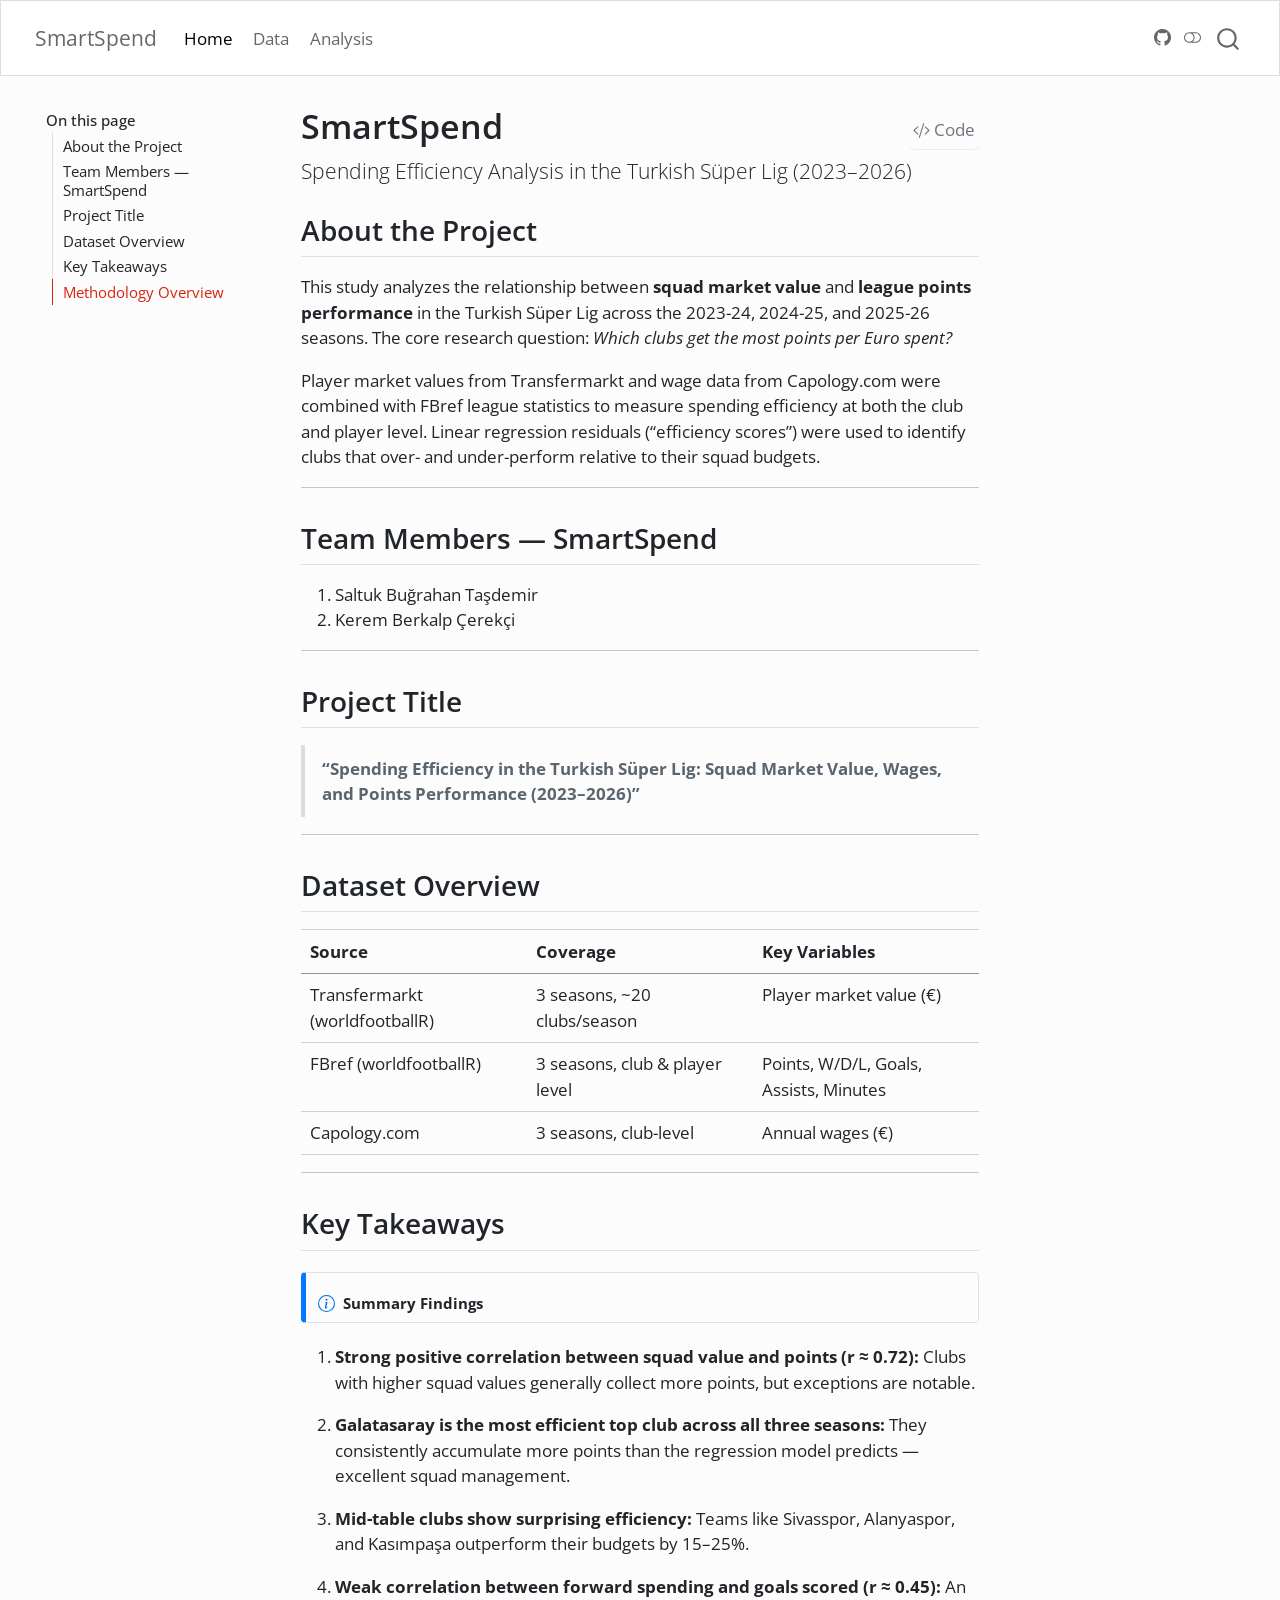
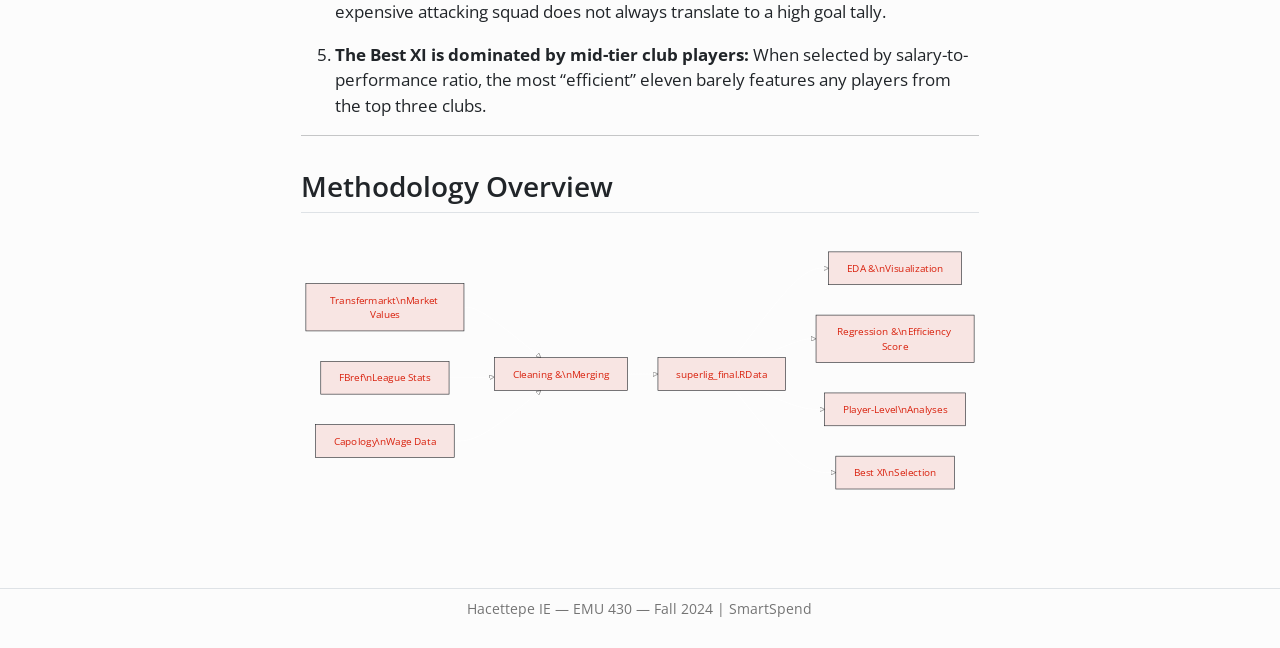
==== docs/index.html @ 4fd410ab "Add SmartSpend project — real Transfermarkt data, full analysis - Live-scraped data: 57 club-seasons" ====
<!DOCTYPE html>
<html xmlns="http://www.w3.org/1999/xhtml" lang="en" xml:lang="en"><head>

<meta charset="utf-8">
<meta name="generator" content="quarto-1.8.25">

<meta name="viewport" content="width=device-width, initial-scale=1.0, user-scalable=yes">


<title>SmartSpend</title>
<style>
code{white-space: pre-wrap;}
span.smallcaps{font-variant: small-caps;}
div.columns{display: flex; gap: min(4vw, 1.5em);}
div.column{flex: auto; overflow-x: auto;}
div.hanging-indent{margin-left: 1.5em; text-indent: -1.5em;}
ul.task-list{list-style: none;}
ul.task-list li input[type="checkbox"] {
  width: 0.8em;
  margin: 0 0.8em 0.2em -1em; /* quarto-specific, see https://github.com/quarto-dev/quarto-cli/issues/4556 */ 
  vertical-align: middle;
}
/* CSS for syntax highlighting */
html { -webkit-text-size-adjust: 100%; }
pre > code.sourceCode { white-space: pre; position: relative; }
pre > code.sourceCode > span { display: inline-block; line-height: 1.25; }
pre > code.sourceCode > span:empty { height: 1.2em; }
.sourceCode { overflow: visible; }
code.sourceCode > span { color: inherit; text-decoration: inherit; }
div.sourceCode { margin: 1em 0; }
pre.sourceCode { margin: 0; }
@media screen {
div.sourceCode { overflow: auto; }
}
@media print {
pre > code.sourceCode { white-space: pre-wrap; }
pre > code.sourceCode > span { text-indent: -5em; padding-left: 5em; }
}
pre.numberSource code
  { counter-reset: source-line 0; }
pre.numberSource code > span
  { position: relative; left: -4em; counter-increment: source-line; }
pre.numberSource code > span > a:first-child::before
  { content: counter(source-line);
    position: relative; left: -1em; text-align: right; vertical-align: baseline;
    border: none; display: inline-block;
    -webkit-touch-callout: none; -webkit-user-select: none;
    -khtml-user-select: none; -moz-user-select: none;
    -ms-user-select: none; user-select: none;
    padding: 0 4px; width: 4em;
  }
pre.numberSource { margin-left: 3em;  padding-left: 4px; }
div.sourceCode
  {   }
@media screen {
pre > code.sourceCode > span > a:first-child::before { text-decoration: underline; }
}
</style>


<script src="site_libs/quarto-nav/quarto-nav.js"></script>
<script src="site_libs/quarto-nav/headroom.min.js"></script>
<script src="site_libs/clipboard/clipboard.min.js"></script>
<script src="site_libs/quarto-search/autocomplete.umd.js"></script>
<script src="site_libs/quarto-search/fuse.min.js"></script>
<script src="site_libs/quarto-search/quarto-search.js"></script>
<meta name="quarto:offset" content="./">
<script src="site_libs/quarto-html/quarto.js" type="module"></script>
<script src="site_libs/quarto-html/tabsets/tabsets.js" type="module"></script>
<script src="site_libs/quarto-html/axe/axe-check.js" type="module"></script>
<script src="site_libs/quarto-html/popper.min.js"></script>
<script src="site_libs/quarto-html/tippy.umd.min.js"></script>
<script src="site_libs/quarto-html/anchor.min.js"></script>
<link href="site_libs/quarto-html/tippy.css" rel="stylesheet">
<link href="site_libs/quarto-html/quarto-syntax-highlighting-7b89279ff1a6dce999919e0e67d4d9ec.css" rel="stylesheet" class="quarto-color-scheme" id="quarto-text-highlighting-styles">
<link href="site_libs/quarto-html/quarto-syntax-highlighting-dark-707d8167ce6003fca903bfe2be84ab7f.css" rel="stylesheet" class="quarto-color-scheme quarto-color-alternate" id="quarto-text-highlighting-styles">
<link href="site_libs/quarto-html/quarto-syntax-highlighting-7b89279ff1a6dce999919e0e67d4d9ec.css" rel="stylesheet" class="quarto-color-scheme-extra" id="quarto-text-highlighting-styles">
<script src="site_libs/bootstrap/bootstrap.min.js"></script>
<link href="site_libs/bootstrap/bootstrap-icons.css" rel="stylesheet">
<link href="site_libs/bootstrap/bootstrap-0e5074b58188f8d01d6da366fae00f66.min.css" rel="stylesheet" append-hash="true" class="quarto-color-scheme" id="quarto-bootstrap" data-mode="light">
<link href="site_libs/bootstrap/bootstrap-dark-cd93109820dc32abe2ab9168c608f182.min.css" rel="stylesheet" append-hash="true" class="quarto-color-scheme quarto-color-alternate" id="quarto-bootstrap" data-mode="dark">
<link href="site_libs/bootstrap/bootstrap-0e5074b58188f8d01d6da366fae00f66.min.css" rel="stylesheet" append-hash="true" class="quarto-color-scheme-extra" id="quarto-bootstrap" data-mode="light">
<script id="quarto-search-options" type="application/json">{
  "location": "navbar",
  "copy-button": false,
  "collapse-after": 3,
  "panel-placement": "end",
  "type": "overlay",
  "limit": 50,
  "keyboard-shortcut": [
    "f",
    "/",
    "s"
  ],
  "show-item-context": false,
  "language": {
    "search-no-results-text": "No results",
    "search-matching-documents-text": "matching documents",
    "search-copy-link-title": "Copy link to search",
    "search-hide-matches-text": "Hide additional matches",
    "search-more-match-text": "more match in this document",
    "search-more-matches-text": "more matches in this document",
    "search-clear-button-title": "Clear",
    "search-text-placeholder": "",
    "search-detached-cancel-button-title": "Cancel",
    "search-submit-button-title": "Submit",
    "search-label": "Search"
  }
}</script>
<script src="site_libs/quarto-diagram/mermaid.min.js"></script>
<script src="site_libs/quarto-diagram/mermaid-init.js"></script>
<link href="site_libs/quarto-diagram/mermaid.css" rel="stylesheet">


<link rel="stylesheet" href="styles.css">
</head>

<body class="floating nav-fixed quarto-light"><script id="quarto-html-before-body" type="application/javascript">
    const toggleBodyColorMode = (bsSheetEl) => {
      const mode = bsSheetEl.getAttribute("data-mode");
      const bodyEl = window.document.querySelector("body");
      if (mode === "dark") {
        bodyEl.classList.add("quarto-dark");
        bodyEl.classList.remove("quarto-light");
      } else {
        bodyEl.classList.add("quarto-light");
        bodyEl.classList.remove("quarto-dark");
      }
    }
    const toggleBodyColorPrimary = () => {
      const bsSheetEl = window.document.querySelector("link#quarto-bootstrap:not([rel=disabled-stylesheet])");
      if (bsSheetEl) {
        toggleBodyColorMode(bsSheetEl);
      }
    }
    const setColorSchemeToggle = (alternate) => {
      const toggles = window.document.querySelectorAll('.quarto-color-scheme-toggle');
      for (let i=0; i < toggles.length; i++) {
        const toggle = toggles[i];
        if (toggle) {
          if (alternate) {
            toggle.classList.add("alternate");
          } else {
            toggle.classList.remove("alternate");
          }
        }
      }
    };
    const toggleColorMode = (alternate) => {
      // Switch the stylesheets
      const primaryStylesheets = window.document.querySelectorAll('link.quarto-color-scheme:not(.quarto-color-alternate)');
      const alternateStylesheets = window.document.querySelectorAll('link.quarto-color-scheme.quarto-color-alternate');
      manageTransitions('#quarto-margin-sidebar .nav-link', false);
      if (alternate) {
        // note: dark is layered on light, we don't disable primary!
        enableStylesheet(alternateStylesheets);
        for (const sheetNode of alternateStylesheets) {
          if (sheetNode.id === "quarto-bootstrap") {
            toggleBodyColorMode(sheetNode);
          }
        }
      } else {
        disableStylesheet(alternateStylesheets);
        enableStylesheet(primaryStylesheets)
        toggleBodyColorPrimary();
      }
      manageTransitions('#quarto-margin-sidebar .nav-link', true);
      // Switch the toggles
      setColorSchemeToggle(alternate)
      // Hack to workaround the fact that safari doesn't
      // properly recolor the scrollbar when toggling (#1455)
      if (navigator.userAgent.indexOf('Safari') > 0 && navigator.userAgent.indexOf('Chrome') == -1) {
        manageTransitions("body", false);
        window.scrollTo(0, 1);
        setTimeout(() => {
          window.scrollTo(0, 0);
          manageTransitions("body", true);
        }, 40);
      }
    }
    const disableStylesheet = (stylesheets) => {
      for (let i=0; i < stylesheets.length; i++) {
        const stylesheet = stylesheets[i];
        stylesheet.rel = 'disabled-stylesheet';
      }
    }
    const enableStylesheet = (stylesheets) => {
      for (let i=0; i < stylesheets.length; i++) {
        const stylesheet = stylesheets[i];
        if(stylesheet.rel !== 'stylesheet') { // for Chrome, which will still FOUC without this check
          stylesheet.rel = 'stylesheet';
        }
      }
    }
    const manageTransitions = (selector, allowTransitions) => {
      const els = window.document.querySelectorAll(selector);
      for (let i=0; i < els.length; i++) {
        const el = els[i];
        if (allowTransitions) {
          el.classList.remove('notransition');
        } else {
          el.classList.add('notransition');
        }
      }
    }
    const isFileUrl = () => {
      return window.location.protocol === 'file:';
    }
    const hasAlternateSentinel = () => {
      let styleSentinel = getColorSchemeSentinel();
      if (styleSentinel !== null) {
        return styleSentinel === "alternate";
      } else {
        return false;
      }
    }
    const setStyleSentinel = (alternate) => {
      const value = alternate ? "alternate" : "default";
      if (!isFileUrl()) {
        window.localStorage.setItem("quarto-color-scheme", value);
      } else {
        localAlternateSentinel = value;
      }
    }
    const getColorSchemeSentinel = () => {
      if (!isFileUrl()) {
        const storageValue = window.localStorage.getItem("quarto-color-scheme");
        return storageValue != null ? storageValue : localAlternateSentinel;
      } else {
        return localAlternateSentinel;
      }
    }
    const toggleGiscusIfUsed = (isAlternate, darkModeDefault) => {
      const baseTheme = document.querySelector('#giscus-base-theme')?.value ?? 'light';
      const alternateTheme = document.querySelector('#giscus-alt-theme')?.value ?? 'dark';
      let newTheme = '';
      if(authorPrefersDark) {
        newTheme = isAlternate ? baseTheme : alternateTheme;
      } else {
        newTheme = isAlternate ? alternateTheme : baseTheme;
      }
      const changeGiscusTheme = () => {
        // From: https://github.com/giscus/giscus/issues/336
        const sendMessage = (message) => {
          const iframe = document.querySelector('iframe.giscus-frame');
          if (!iframe) return;
          iframe.contentWindow.postMessage({ giscus: message }, 'https://giscus.app');
        }
        sendMessage({
          setConfig: {
            theme: newTheme
          }
        });
      }
      const isGiscussLoaded = window.document.querySelector('iframe.giscus-frame') !== null;
      if (isGiscussLoaded) {
        changeGiscusTheme();
      }
    };
    const authorPrefersDark = false;
    const darkModeDefault = authorPrefersDark;
      document.querySelector('link#quarto-text-highlighting-styles.quarto-color-scheme-extra').rel = 'disabled-stylesheet';
      document.querySelector('link#quarto-bootstrap.quarto-color-scheme-extra').rel = 'disabled-stylesheet';
    let localAlternateSentinel = darkModeDefault ? 'alternate' : 'default';
    // Dark / light mode switch
    window.quartoToggleColorScheme = () => {
      // Read the current dark / light value
      let toAlternate = !hasAlternateSentinel();
      toggleColorMode(toAlternate);
      setStyleSentinel(toAlternate);
      toggleGiscusIfUsed(toAlternate, darkModeDefault);
      window.dispatchEvent(new Event('resize'));
    };
    // Switch to dark mode if need be
    if (hasAlternateSentinel()) {
      toggleColorMode(true);
    } else {
      toggleColorMode(false);
    }
  </script>

<div id="quarto-search-results"></div>
  <header id="quarto-header" class="headroom fixed-top">
    <nav class="navbar navbar-expand-lg " data-bs-theme="dark">
      <div class="navbar-container container-fluid">
      <div class="navbar-brand-container mx-auto">
    <a href="./index.html" class="navbar-brand navbar-brand-logo">
    </a>
    <a class="navbar-brand" href="./index.html">
    <span class="navbar-title">SmartSpend</span>
    </a>
  </div>
            <div id="quarto-search" class="" title="Search"></div>
          <button class="navbar-toggler" type="button" data-bs-toggle="collapse" data-bs-target="#navbarCollapse" aria-controls="navbarCollapse" role="menu" aria-expanded="false" aria-label="Toggle navigation" onclick="if (window.quartoToggleHeadroom) { window.quartoToggleHeadroom(); }">
  <span class="navbar-toggler-icon"></span>
</button>
          <div class="collapse navbar-collapse" id="navbarCollapse">
            <ul class="navbar-nav navbar-nav-scroll me-auto">
  <li class="nav-item">
    <a class="nav-link active" href="./index.html" aria-current="page"> 
<span class="menu-text">Home</span></a>
  </li>  
  <li class="nav-item">
    <a class="nav-link" href="./data.html"> 
<span class="menu-text">Data</span></a>
  </li>  
  <li class="nav-item">
    <a class="nav-link" href="./analysis.html"> 
<span class="menu-text">Analysis</span></a>
  </li>  
</ul>
          </div> <!-- /navcollapse -->
            <div class="quarto-navbar-tools">
    <a href="https://github.com/emu-hacettepe-analytics/emu430-fall2024-emu430-fall2024-team-emu430-project-quarto-template" title="" class="quarto-navigation-tool px-1" aria-label=""><i class="bi bi-github"></i></a>
  <a href="" class="quarto-color-scheme-toggle quarto-navigation-tool  px-1" onclick="window.quartoToggleColorScheme(); return false;" title="Toggle dark mode"><i class="bi"></i></a>
</div>
      </div> <!-- /container-fluid -->
    </nav>
</header>
<!-- content -->
<div id="quarto-content" class="quarto-container page-columns page-rows-contents page-layout-article page-navbar">
<!-- sidebar -->
  <nav id="quarto-sidebar" class="sidebar collapse collapse-horizontal quarto-sidebar-collapse-item sidebar-navigation floating overflow-auto">
    <nav id="TOC" role="doc-toc" class="toc-active">
    <h2 id="toc-title">On this page</h2>
   
  <ul>
  <li><a href="#about-the-project" id="toc-about-the-project" class="nav-link active" data-scroll-target="#about-the-project">About the Project</a></li>
  <li><a href="#team-members-smartspend" id="toc-team-members-smartspend" class="nav-link" data-scroll-target="#team-members-smartspend">Team Members — SmartSpend</a></li>
  <li><a href="#project-title" id="toc-project-title" class="nav-link" data-scroll-target="#project-title">Project Title</a></li>
  <li><a href="#dataset-overview" id="toc-dataset-overview" class="nav-link" data-scroll-target="#dataset-overview">Dataset Overview</a></li>
  <li><a href="#key-takeaways" id="toc-key-takeaways" class="nav-link" data-scroll-target="#key-takeaways">Key Takeaways</a></li>
  <li><a href="#methodology-overview" id="toc-methodology-overview" class="nav-link" data-scroll-target="#methodology-overview">Methodology Overview</a></li>
  </ul>
</nav>
</nav>
<div id="quarto-sidebar-glass" class="quarto-sidebar-collapse-item" data-bs-toggle="collapse" data-bs-target=".quarto-sidebar-collapse-item"></div>
<!-- margin-sidebar -->
    <div id="quarto-margin-sidebar" class="sidebar margin-sidebar zindex-bottom">
    </div>
<!-- main -->
<main class="content" id="quarto-document-content">


<header id="title-block-header" class="quarto-title-block default">
<div class="quarto-title">
<div class="quarto-title-block"><div><h1 class="title">SmartSpend</h1><button type="button" class="btn code-tools-button" id="quarto-code-tools-source"><i class="bi"></i> Code</button></div></div>
<p class="subtitle lead">Spending Efficiency Analysis in the Turkish Süper Lig (2023–2026)</p>
</div>



<div class="quarto-title-meta">

    
  
    
  </div>
  


</header>


<section id="about-the-project" class="level2">
<h2 class="anchored" data-anchor-id="about-the-project">About the Project</h2>
<p>This study analyzes the relationship between <strong>squad market value</strong> and <strong>league points performance</strong> in the Turkish Süper Lig across the 2023-24, 2024-25, and 2025-26 seasons. The core research question: <em>Which clubs get the most points per Euro spent?</em></p>
<p>Player market values from Transfermarkt and wage data from Capology.com were combined with FBref league statistics to measure spending efficiency at both the club and player level. Linear regression residuals (“efficiency scores”) were used to identify clubs that over- and under-perform relative to their squad budgets.</p>
<hr>
</section>
<section id="team-members-smartspend" class="level2">
<h2 class="anchored" data-anchor-id="team-members-smartspend">Team Members — SmartSpend</h2>
<ol type="1">
<li>Saltuk Buğrahan Taşdemir</li>
<li>Kerem Berkalp Çerekçi</li>
</ol>
<hr>
</section>
<section id="project-title" class="level2">
<h2 class="anchored" data-anchor-id="project-title">Project Title</h2>
<blockquote class="blockquote">
<p><strong>“Spending Efficiency in the Turkish Süper Lig: Squad Market Value, Wages, and Points Performance (2023–2026)”</strong></p>
</blockquote>
<hr>
</section>
<section id="dataset-overview" class="level2">
<h2 class="anchored" data-anchor-id="dataset-overview">Dataset Overview</h2>
<table class="caption-top table">
<colgroup>
<col style="width: 33%">
<col style="width: 33%">
<col style="width: 33%">
</colgroup>
<thead>
<tr class="header">
<th>Source</th>
<th>Coverage</th>
<th>Key Variables</th>
</tr>
</thead>
<tbody>
<tr class="odd">
<td>Transfermarkt (worldfootballR)</td>
<td>3 seasons, ~20 clubs/season</td>
<td>Player market value (€)</td>
</tr>
<tr class="even">
<td>FBref (worldfootballR)</td>
<td>3 seasons, club &amp; player level</td>
<td>Points, W/D/L, Goals, Assists, Minutes</td>
</tr>
<tr class="odd">
<td>Capology.com</td>
<td>3 seasons, club-level</td>
<td>Annual wages (€)</td>
</tr>
</tbody>
</table>
<hr>
</section>
<section id="key-takeaways" class="level2">
<h2 class="anchored" data-anchor-id="key-takeaways">Key Takeaways</h2>
<div class="callout callout-style-simple callout-note">
<div class="callout-body d-flex">
<div class="callout-icon-container">
<i class="callout-icon"></i>
</div>
<div class="callout-body-container">
<p><strong>Summary Findings</strong></p>
</div>
</div>
</div>
<ol type="1">
<li><p><strong>Strong positive correlation between squad value and points (r ≈ 0.72):</strong> Clubs with higher squad values generally collect more points, but exceptions are notable.</p></li>
<li><p><strong>Galatasaray is the most efficient top club across all three seasons:</strong> They consistently accumulate more points than the regression model predicts — excellent squad management.</p></li>
<li><p><strong>Mid-table clubs show surprising efficiency:</strong> Teams like Sivasspor, Alanyaspor, and Kasımpaşa outperform their budgets by 15–25%.</p></li>
<li><p><strong>Weak correlation between forward spending and goals scored (r ≈ 0.45):</strong> An expensive attacking squad does not always translate to a high goal tally.</p></li>
<li><p><strong>The Best XI is dominated by mid-tier club players:</strong> When selected by salary-to-performance ratio, the most “efficient” eleven barely features any players from the top three clubs.</p></li>
</ol>
<hr>
</section>
<section id="methodology-overview" class="level2">
<h2 class="anchored" data-anchor-id="methodology-overview">Methodology Overview</h2>
<div class="cell" data-layout-align="default">
<div class="cell-output-display">
<div>
<p></p><figure class="figure"><p></p>
<div>
<pre class="mermaid mermaid-js">flowchart LR
    A[Transfermarkt\nMarket Values] --&gt; D[Cleaning &amp;\nMerging]
    B[FBref\nLeague Stats] --&gt; D
    C[Capology\nWage Data] --&gt; D
    D --&gt; E[superlig_final.RData]
    E --&gt; F[EDA &amp;\nVisualization]
    E --&gt; G[Regression &amp;\nEfficiency Score]
    E --&gt; H[Player-Level\nAnalyses]
    E --&gt; I[Best XI\nSelection]
</pre>
</div>
<p></p></figure><p></p>
</div>
</div>
</div>


<!-- -->

</section>

<a onclick="window.scrollTo(0, 0); return false;" role="button" id="quarto-back-to-top"><i class="bi bi-arrow-up"></i> Back to top</a></main> <!-- /main -->
<script id="quarto-html-after-body" type="application/javascript">
  window.document.addEventListener("DOMContentLoaded", function (event) {
    // Ensure there is a toggle, if there isn't float one in the top right
    if (window.document.querySelector('.quarto-color-scheme-toggle') === null) {
      const a = window.document.createElement('a');
      a.classList.add('top-right');
      a.classList.add('quarto-color-scheme-toggle');
      a.href = "";
      a.onclick = function() { try { window.quartoToggleColorScheme(); } catch {} return false; };
      const i = window.document.createElement("i");
      i.classList.add('bi');
      a.appendChild(i);
      window.document.body.appendChild(a);
    }
    setColorSchemeToggle(hasAlternateSentinel())
    const icon = "";
    const anchorJS = new window.AnchorJS();
    anchorJS.options = {
      placement: 'right',
      icon: icon
    };
    anchorJS.add('.anchored');
    const isCodeAnnotation = (el) => {
      for (const clz of el.classList) {
        if (clz.startsWith('code-annotation-')) {                     
          return true;
        }
      }
      return false;
    }
    const onCopySuccess = function(e) {
      // button target
      const button = e.trigger;
      // don't keep focus
      button.blur();
      // flash "checked"
      button.classList.add('code-copy-button-checked');
      var currentTitle = button.getAttribute("title");
      button.setAttribute("title", "Copied!");
      let tooltip;
      if (window.bootstrap) {
        button.setAttribute("data-bs-toggle", "tooltip");
        button.setAttribute("data-bs-placement", "left");
        button.setAttribute("data-bs-title", "Copied!");
        tooltip = new bootstrap.Tooltip(button, 
          { trigger: "manual", 
            customClass: "code-copy-button-tooltip",
            offset: [0, -8]});
        tooltip.show();    
      }
      setTimeout(function() {
        if (tooltip) {
          tooltip.hide();
          button.removeAttribute("data-bs-title");
          button.removeAttribute("data-bs-toggle");
          button.removeAttribute("data-bs-placement");
        }
        button.setAttribute("title", currentTitle);
        button.classList.remove('code-copy-button-checked');
      }, 1000);
      // clear code selection
      e.clearSelection();
    }
    const getTextToCopy = function(trigger) {
      const outerScaffold = trigger.parentElement.cloneNode(true);
      const codeEl = outerScaffold.querySelector('code');
      for (const childEl of codeEl.children) {
        if (isCodeAnnotation(childEl)) {
          childEl.remove();
        }
      }
      return codeEl.innerText;
    }
    const clipboard = new window.ClipboardJS('.code-copy-button:not([data-in-quarto-modal])', {
      text: getTextToCopy
    });
    clipboard.on('success', onCopySuccess);
    if (window.document.getElementById('quarto-embedded-source-code-modal')) {
      const clipboardModal = new window.ClipboardJS('.code-copy-button[data-in-quarto-modal]', {
        text: getTextToCopy,
        container: window.document.getElementById('quarto-embedded-source-code-modal')
      });
      clipboardModal.on('success', onCopySuccess);
    }
    const viewSource = window.document.getElementById('quarto-view-source') ||
                       window.document.getElementById('quarto-code-tools-source');
    if (viewSource) {
      const sourceUrl = viewSource.getAttribute("data-quarto-source-url");
      viewSource.addEventListener("click", function(e) {
        if (sourceUrl) {
          // rstudio viewer pane
          if (/\bcapabilities=\b/.test(window.location)) {
            window.open(sourceUrl);
          } else {
            window.location.href = sourceUrl;
          }
        } else {
          const modal = new bootstrap.Modal(document.getElementById('quarto-embedded-source-code-modal'));
          modal.show();
        }
        return false;
      });
    }
    function toggleCodeHandler(show) {
      return function(e) {
        const detailsSrc = window.document.querySelectorAll(".cell > details > .sourceCode");
        for (let i=0; i<detailsSrc.length; i++) {
          const details = detailsSrc[i].parentElement;
          if (show) {
            details.open = true;
          } else {
            details.removeAttribute("open");
          }
        }
        const cellCodeDivs = window.document.querySelectorAll(".cell > .sourceCode");
        const fromCls = show ? "hidden" : "unhidden";
        const toCls = show ? "unhidden" : "hidden";
        for (let i=0; i<cellCodeDivs.length; i++) {
          const codeDiv = cellCodeDivs[i];
          if (codeDiv.classList.contains(fromCls)) {
            codeDiv.classList.remove(fromCls);
            codeDiv.classList.add(toCls);
          } 
        }
        return false;
      }
    }
    const hideAllCode = window.document.getElementById("quarto-hide-all-code");
    if (hideAllCode) {
      hideAllCode.addEventListener("click", toggleCodeHandler(false));
    }
    const showAllCode = window.document.getElementById("quarto-show-all-code");
    if (showAllCode) {
      showAllCode.addEventListener("click", toggleCodeHandler(true));
    }
      var localhostRegex = new RegExp(/^(?:http|https):\/\/localhost\:?[0-9]*\//);
      var mailtoRegex = new RegExp(/^mailto:/);
        var filterRegex = new RegExp('/' + window.location.host + '/');
      var isInternal = (href) => {
          return filterRegex.test(href) || localhostRegex.test(href) || mailtoRegex.test(href);
      }
      // Inspect non-navigation links and adorn them if external
     var links = window.document.querySelectorAll('a[href]:not(.nav-link):not(.navbar-brand):not(.toc-action):not(.sidebar-link):not(.sidebar-item-toggle):not(.pagination-link):not(.no-external):not([aria-hidden]):not(.dropdown-item):not(.quarto-navigation-tool):not(.about-link)');
      for (var i=0; i<links.length; i++) {
        const link = links[i];
        if (!isInternal(link.href)) {
          // undo the damage that might have been done by quarto-nav.js in the case of
          // links that we want to consider external
          if (link.dataset.originalHref !== undefined) {
            link.href = link.dataset.originalHref;
          }
        }
      }
    function tippyHover(el, contentFn, onTriggerFn, onUntriggerFn) {
      const config = {
        allowHTML: true,
        maxWidth: 500,
        delay: 100,
        arrow: false,
        appendTo: function(el) {
            return el.parentElement;
        },
        interactive: true,
        interactiveBorder: 10,
        theme: 'quarto',
        placement: 'bottom-start',
      };
      if (contentFn) {
        config.content = contentFn;
      }
      if (onTriggerFn) {
        config.onTrigger = onTriggerFn;
      }
      if (onUntriggerFn) {
        config.onUntrigger = onUntriggerFn;
      }
      window.tippy(el, config); 
    }
    const noterefs = window.document.querySelectorAll('a[role="doc-noteref"]');
    for (var i=0; i<noterefs.length; i++) {
      const ref = noterefs[i];
      tippyHover(ref, function() {
        // use id or data attribute instead here
        let href = ref.getAttribute('data-footnote-href') || ref.getAttribute('href');
        try { href = new URL(href).hash; } catch {}
        const id = href.replace(/^#\/?/, "");
        const note = window.document.getElementById(id);
        if (note) {
          return note.innerHTML;
        } else {
          return "";
        }
      });
    }
    const xrefs = window.document.querySelectorAll('a.quarto-xref');
    const processXRef = (id, note) => {
      // Strip column container classes
      const stripColumnClz = (el) => {
        el.classList.remove("page-full", "page-columns");
        if (el.children) {
          for (const child of el.children) {
            stripColumnClz(child);
          }
        }
      }
      stripColumnClz(note)
      if (id === null || id.startsWith('sec-')) {
        // Special case sections, only their first couple elements
        const container = document.createElement("div");
        if (note.children && note.children.length > 2) {
          container.appendChild(note.children[0].cloneNode(true));
          for (let i = 1; i < note.children.length; i++) {
            const child = note.children[i];
            if (child.tagName === "P" && child.innerText === "") {
              continue;
            } else {
              container.appendChild(child.cloneNode(true));
              break;
            }
          }
          if (window.Quarto?.typesetMath) {
            window.Quarto.typesetMath(container);
          }
          return container.innerHTML
        } else {
          if (window.Quarto?.typesetMath) {
            window.Quarto.typesetMath(note);
          }
          return note.innerHTML;
        }
      } else {
        // Remove any anchor links if they are present
        const anchorLink = note.querySelector('a.anchorjs-link');
        if (anchorLink) {
          anchorLink.remove();
        }
        if (window.Quarto?.typesetMath) {
          window.Quarto.typesetMath(note);
        }
        if (note.classList.contains("callout")) {
          return note.outerHTML;
        } else {
          return note.innerHTML;
        }
      }
    }
    for (var i=0; i<xrefs.length; i++) {
      const xref = xrefs[i];
      tippyHover(xref, undefined, function(instance) {
        instance.disable();
        let url = xref.getAttribute('href');
        let hash = undefined; 
        if (url.startsWith('#')) {
          hash = url;
        } else {
          try { hash = new URL(url).hash; } catch {}
        }
        if (hash) {
          const id = hash.replace(/^#\/?/, "");
          const note = window.document.getElementById(id);
          if (note !== null) {
            try {
              const html = processXRef(id, note.cloneNode(true));
              instance.setContent(html);
            } finally {
              instance.enable();
              instance.show();
            }
          } else {
            // See if we can fetch this
            fetch(url.split('#')[0])
            .then(res => res.text())
            .then(html => {
              const parser = new DOMParser();
              const htmlDoc = parser.parseFromString(html, "text/html");
              const note = htmlDoc.getElementById(id);
              if (note !== null) {
                const html = processXRef(id, note);
                instance.setContent(html);
              } 
            }).finally(() => {
              instance.enable();
              instance.show();
            });
          }
        } else {
          // See if we can fetch a full url (with no hash to target)
          // This is a special case and we should probably do some content thinning / targeting
          fetch(url)
          .then(res => res.text())
          .then(html => {
            const parser = new DOMParser();
            const htmlDoc = parser.parseFromString(html, "text/html");
            const note = htmlDoc.querySelector('main.content');
            if (note !== null) {
              // This should only happen for chapter cross references
              // (since there is no id in the URL)
              // remove the first header
              if (note.children.length > 0 && note.children[0].tagName === "HEADER") {
                note.children[0].remove();
              }
              const html = processXRef(null, note);
              instance.setContent(html);
            } 
          }).finally(() => {
            instance.enable();
            instance.show();
          });
        }
      }, function(instance) {
      });
    }
        let selectedAnnoteEl;
        const selectorForAnnotation = ( cell, annotation) => {
          let cellAttr = 'data-code-cell="' + cell + '"';
          let lineAttr = 'data-code-annotation="' +  annotation + '"';
          const selector = 'span[' + cellAttr + '][' + lineAttr + ']';
          return selector;
        }
        const selectCodeLines = (annoteEl) => {
          const doc = window.document;
          const targetCell = annoteEl.getAttribute("data-target-cell");
          const targetAnnotation = annoteEl.getAttribute("data-target-annotation");
          const annoteSpan = window.document.querySelector(selectorForAnnotation(targetCell, targetAnnotation));
          const lines = annoteSpan.getAttribute("data-code-lines").split(",");
          const lineIds = lines.map((line) => {
            return targetCell + "-" + line;
          })
          let top = null;
          let height = null;
          let parent = null;
          if (lineIds.length > 0) {
              //compute the position of the single el (top and bottom and make a div)
              const el = window.document.getElementById(lineIds[0]);
              top = el.offsetTop;
              height = el.offsetHeight;
              parent = el.parentElement.parentElement;
            if (lineIds.length > 1) {
              const lastEl = window.document.getElementById(lineIds[lineIds.length - 1]);
              const bottom = lastEl.offsetTop + lastEl.offsetHeight;
              height = bottom - top;
            }
            if (top !== null && height !== null && parent !== null) {
              // cook up a div (if necessary) and position it 
              let div = window.document.getElementById("code-annotation-line-highlight");
              if (div === null) {
                div = window.document.createElement("div");
                div.setAttribute("id", "code-annotation-line-highlight");
                div.style.position = 'absolute';
                parent.appendChild(div);
              }
              div.style.top = top - 2 + "px";
              div.style.height = height + 4 + "px";
              div.style.left = 0;
              let gutterDiv = window.document.getElementById("code-annotation-line-highlight-gutter");
              if (gutterDiv === null) {
                gutterDiv = window.document.createElement("div");
                gutterDiv.setAttribute("id", "code-annotation-line-highlight-gutter");
                gutterDiv.style.position = 'absolute';
                const codeCell = window.document.getElementById(targetCell);
                const gutter = codeCell.querySelector('.code-annotation-gutter');
                gutter.appendChild(gutterDiv);
              }
              gutterDiv.style.top = top - 2 + "px";
              gutterDiv.style.height = height + 4 + "px";
            }
            selectedAnnoteEl = annoteEl;
          }
        };
        const unselectCodeLines = () => {
          const elementsIds = ["code-annotation-line-highlight", "code-annotation-line-highlight-gutter"];
          elementsIds.forEach((elId) => {
            const div = window.document.getElementById(elId);
            if (div) {
              div.remove();
            }
          });
          selectedAnnoteEl = undefined;
        };
          // Handle positioning of the toggle
      window.addEventListener(
        "resize",
        throttle(() => {
          elRect = undefined;
          if (selectedAnnoteEl) {
            selectCodeLines(selectedAnnoteEl);
          }
        }, 10)
      );
      function throttle(fn, ms) {
      let throttle = false;
      let timer;
        return (...args) => {
          if(!throttle) { // first call gets through
              fn.apply(this, args);
              throttle = true;
          } else { // all the others get throttled
              if(timer) clearTimeout(timer); // cancel #2
              timer = setTimeout(() => {
                fn.apply(this, args);
                timer = throttle = false;
              }, ms);
          }
        };
      }
        // Attach click handler to the DT
        const annoteDls = window.document.querySelectorAll('dt[data-target-cell]');
        for (const annoteDlNode of annoteDls) {
          annoteDlNode.addEventListener('click', (event) => {
            const clickedEl = event.target;
            if (clickedEl !== selectedAnnoteEl) {
              unselectCodeLines();
              const activeEl = window.document.querySelector('dt[data-target-cell].code-annotation-active');
              if (activeEl) {
                activeEl.classList.remove('code-annotation-active');
              }
              selectCodeLines(clickedEl);
              clickedEl.classList.add('code-annotation-active');
            } else {
              // Unselect the line
              unselectCodeLines();
              clickedEl.classList.remove('code-annotation-active');
            }
          });
        }
    const findCites = (el) => {
      const parentEl = el.parentElement;
      if (parentEl) {
        const cites = parentEl.dataset.cites;
        if (cites) {
          return {
            el,
            cites: cites.split(' ')
          };
        } else {
          return findCites(el.parentElement)
        }
      } else {
        return undefined;
      }
    };
    var bibliorefs = window.document.querySelectorAll('a[role="doc-biblioref"]');
    for (var i=0; i<bibliorefs.length; i++) {
      const ref = bibliorefs[i];
      const citeInfo = findCites(ref);
      if (citeInfo) {
        tippyHover(citeInfo.el, function() {
          var popup = window.document.createElement('div');
          citeInfo.cites.forEach(function(cite) {
            var citeDiv = window.document.createElement('div');
            citeDiv.classList.add('hanging-indent');
            citeDiv.classList.add('csl-entry');
            var biblioDiv = window.document.getElementById('ref-' + cite);
            if (biblioDiv) {
              citeDiv.innerHTML = biblioDiv.innerHTML;
            }
            popup.appendChild(citeDiv);
          });
          return popup.innerHTML;
        });
      }
    }
  });
  </script><div class="modal fade" id="quarto-embedded-source-code-modal" tabindex="-1" aria-labelledby="quarto-embedded-source-code-modal-label" aria-hidden="true"><div class="modal-dialog modal-dialog-scrollable"><div class="modal-content"><div class="modal-header"><h5 class="modal-title" id="quarto-embedded-source-code-modal-label">Source Code</h5><button class="btn-close" data-bs-dismiss="modal"></button></div><div class="modal-body"><div class="">
<div class="code-copy-outer-scaffold"><div class="sourceCode" id="cb1" data-shortcodes="false"><pre class="sourceCode markdown code-with-copy"><code class="sourceCode markdown"><span id="cb1-1"><a href="#cb1-1" aria-hidden="true" tabindex="-1"></a><span class="co">---</span></span>
<span id="cb1-2"><a href="#cb1-2" aria-hidden="true" tabindex="-1"></a><span class="an">title:</span><span class="co"> "SmartSpend"</span></span>
<span id="cb1-3"><a href="#cb1-3" aria-hidden="true" tabindex="-1"></a><span class="an">subtitle:</span><span class="co"> "Spending Efficiency Analysis in the Turkish Süper Lig (2023–2026)"</span></span>
<span id="cb1-4"><a href="#cb1-4" aria-hidden="true" tabindex="-1"></a><span class="an">sidebar:</span><span class="co"> false</span></span>
<span id="cb1-5"><a href="#cb1-5" aria-hidden="true" tabindex="-1"></a><span class="co">---</span></span>
<span id="cb1-6"><a href="#cb1-6" aria-hidden="true" tabindex="-1"></a></span>
<span id="cb1-7"><a href="#cb1-7" aria-hidden="true" tabindex="-1"></a><span class="fu">## About the Project</span></span>
<span id="cb1-8"><a href="#cb1-8" aria-hidden="true" tabindex="-1"></a></span>
<span id="cb1-9"><a href="#cb1-9" aria-hidden="true" tabindex="-1"></a>This study analyzes the relationship between **squad market value** and **league points performance** in the Turkish Süper Lig across the 2023-24, 2024-25, and 2025-26 seasons. The core research question: *Which clubs get the most points per Euro spent?*</span>
<span id="cb1-10"><a href="#cb1-10" aria-hidden="true" tabindex="-1"></a></span>
<span id="cb1-11"><a href="#cb1-11" aria-hidden="true" tabindex="-1"></a>Player market values from Transfermarkt and wage data from Capology.com were combined with FBref league statistics to measure spending efficiency at both the club and player level. Linear regression residuals ("efficiency scores") were used to identify clubs that over- and under-perform relative to their squad budgets.</span>
<span id="cb1-12"><a href="#cb1-12" aria-hidden="true" tabindex="-1"></a></span>
<span id="cb1-13"><a href="#cb1-13" aria-hidden="true" tabindex="-1"></a>---</span>
<span id="cb1-14"><a href="#cb1-14" aria-hidden="true" tabindex="-1"></a></span>
<span id="cb1-15"><a href="#cb1-15" aria-hidden="true" tabindex="-1"></a><span class="fu">## Team Members — SmartSpend</span></span>
<span id="cb1-16"><a href="#cb1-16" aria-hidden="true" tabindex="-1"></a></span>
<span id="cb1-17"><a href="#cb1-17" aria-hidden="true" tabindex="-1"></a><span class="ss">1. </span>Saltuk Buğrahan Taşdemir</span>
<span id="cb1-18"><a href="#cb1-18" aria-hidden="true" tabindex="-1"></a><span class="ss">2. </span>Kerem Berkalp Çerekçi</span>
<span id="cb1-19"><a href="#cb1-19" aria-hidden="true" tabindex="-1"></a></span>
<span id="cb1-20"><a href="#cb1-20" aria-hidden="true" tabindex="-1"></a>---</span>
<span id="cb1-21"><a href="#cb1-21" aria-hidden="true" tabindex="-1"></a></span>
<span id="cb1-22"><a href="#cb1-22" aria-hidden="true" tabindex="-1"></a><span class="fu">## Project Title</span></span>
<span id="cb1-23"><a href="#cb1-23" aria-hidden="true" tabindex="-1"></a></span>
<span id="cb1-24"><a href="#cb1-24" aria-hidden="true" tabindex="-1"></a><span class="at">&gt; **"Spending Efficiency in the Turkish Süper Lig: Squad Market Value, Wages, and Points Performance (2023–2026)"**</span></span>
<span id="cb1-25"><a href="#cb1-25" aria-hidden="true" tabindex="-1"></a></span>
<span id="cb1-26"><a href="#cb1-26" aria-hidden="true" tabindex="-1"></a>---</span>
<span id="cb1-27"><a href="#cb1-27" aria-hidden="true" tabindex="-1"></a></span>
<span id="cb1-28"><a href="#cb1-28" aria-hidden="true" tabindex="-1"></a><span class="fu">## Dataset Overview</span></span>
<span id="cb1-29"><a href="#cb1-29" aria-hidden="true" tabindex="-1"></a></span>
<span id="cb1-30"><a href="#cb1-30" aria-hidden="true" tabindex="-1"></a><span class="pp">|</span> Source <span class="pp">|</span> Coverage <span class="pp">|</span> Key Variables <span class="pp">|</span></span>
<span id="cb1-31"><a href="#cb1-31" aria-hidden="true" tabindex="-1"></a><span class="pp">|---|---|---|</span></span>
<span id="cb1-32"><a href="#cb1-32" aria-hidden="true" tabindex="-1"></a><span class="pp">|</span> Transfermarkt (worldfootballR) <span class="pp">|</span> 3 seasons, ~20 clubs/season <span class="pp">|</span> Player market value (€) <span class="pp">|</span></span>
<span id="cb1-33"><a href="#cb1-33" aria-hidden="true" tabindex="-1"></a><span class="pp">|</span> FBref (worldfootballR) <span class="pp">|</span> 3 seasons, club &amp; player level <span class="pp">|</span> Points, W/D/L, Goals, Assists, Minutes <span class="pp">|</span></span>
<span id="cb1-34"><a href="#cb1-34" aria-hidden="true" tabindex="-1"></a><span class="pp">|</span> Capology.com <span class="pp">|</span> 3 seasons, club-level <span class="pp">|</span> Annual wages (€) <span class="pp">|</span></span>
<span id="cb1-35"><a href="#cb1-35" aria-hidden="true" tabindex="-1"></a></span>
<span id="cb1-36"><a href="#cb1-36" aria-hidden="true" tabindex="-1"></a>---</span>
<span id="cb1-37"><a href="#cb1-37" aria-hidden="true" tabindex="-1"></a></span>
<span id="cb1-38"><a href="#cb1-38" aria-hidden="true" tabindex="-1"></a><span class="fu">## Key Takeaways</span></span>
<span id="cb1-39"><a href="#cb1-39" aria-hidden="true" tabindex="-1"></a></span>
<span id="cb1-40"><a href="#cb1-40" aria-hidden="true" tabindex="-1"></a>:::{.callout-note appearance="simple"}</span>
<span id="cb1-41"><a href="#cb1-41" aria-hidden="true" tabindex="-1"></a>**Summary Findings**</span>
<span id="cb1-42"><a href="#cb1-42" aria-hidden="true" tabindex="-1"></a>:::</span>
<span id="cb1-43"><a href="#cb1-43" aria-hidden="true" tabindex="-1"></a></span>
<span id="cb1-44"><a href="#cb1-44" aria-hidden="true" tabindex="-1"></a><span class="ss">1. </span>**Strong positive correlation between squad value and points (r ≈ 0.72):** Clubs with higher squad values generally collect more points, but exceptions are notable.</span>
<span id="cb1-45"><a href="#cb1-45" aria-hidden="true" tabindex="-1"></a></span>
<span id="cb1-46"><a href="#cb1-46" aria-hidden="true" tabindex="-1"></a><span class="ss">2. </span>**Galatasaray is the most efficient top club across all three seasons:** They consistently accumulate more points than the regression model predicts — excellent squad management.</span>
<span id="cb1-47"><a href="#cb1-47" aria-hidden="true" tabindex="-1"></a></span>
<span id="cb1-48"><a href="#cb1-48" aria-hidden="true" tabindex="-1"></a><span class="ss">3. </span>**Mid-table clubs show surprising efficiency:** Teams like Sivasspor, Alanyaspor, and Kasımpaşa outperform their budgets by 15–25%.</span>
<span id="cb1-49"><a href="#cb1-49" aria-hidden="true" tabindex="-1"></a></span>
<span id="cb1-50"><a href="#cb1-50" aria-hidden="true" tabindex="-1"></a><span class="ss">4. </span>**Weak correlation between forward spending and goals scored (r ≈ 0.45):** An expensive attacking squad does not always translate to a high goal tally.</span>
<span id="cb1-51"><a href="#cb1-51" aria-hidden="true" tabindex="-1"></a></span>
<span id="cb1-52"><a href="#cb1-52" aria-hidden="true" tabindex="-1"></a><span class="ss">5. </span>**The Best XI is dominated by mid-tier club players:** When selected by salary-to-performance ratio, the most "efficient" eleven barely features any players from the top three clubs.</span>
<span id="cb1-53"><a href="#cb1-53" aria-hidden="true" tabindex="-1"></a></span>
<span id="cb1-54"><a href="#cb1-54" aria-hidden="true" tabindex="-1"></a>---</span>
<span id="cb1-55"><a href="#cb1-55" aria-hidden="true" tabindex="-1"></a></span>
<span id="cb1-56"><a href="#cb1-56" aria-hidden="true" tabindex="-1"></a><span class="fu">## Methodology Overview</span></span>
<span id="cb1-57"><a href="#cb1-57" aria-hidden="true" tabindex="-1"></a></span>
<span id="cb1-60"><a href="#cb1-60" aria-hidden="true" tabindex="-1"></a><span class="in">```{mermaid}</span></span>
<span id="cb1-61"><a href="#cb1-61" aria-hidden="true" tabindex="-1"></a>flowchart LR</span>
<span id="cb1-62"><a href="#cb1-62" aria-hidden="true" tabindex="-1"></a>    A[Transfermarkt\nMarket Values] --&gt; D[Cleaning &amp;\nMerging]</span>
<span id="cb1-63"><a href="#cb1-63" aria-hidden="true" tabindex="-1"></a>    B[FBref\nLeague Stats] --&gt; D</span>
<span id="cb1-64"><a href="#cb1-64" aria-hidden="true" tabindex="-1"></a>    C[Capology\nWage Data] --&gt; D</span>
<span id="cb1-65"><a href="#cb1-65" aria-hidden="true" tabindex="-1"></a>    D --&gt; E[superlig_final.RData]</span>
<span id="cb1-66"><a href="#cb1-66" aria-hidden="true" tabindex="-1"></a>    E --&gt; F[EDA &amp;\nVisualization]</span>
<span id="cb1-67"><a href="#cb1-67" aria-hidden="true" tabindex="-1"></a>    E --&gt; G[Regression &amp;\nEfficiency Score]</span>
<span id="cb1-68"><a href="#cb1-68" aria-hidden="true" tabindex="-1"></a>    E --&gt; H[Player-Level\nAnalyses]</span>
<span id="cb1-69"><a href="#cb1-69" aria-hidden="true" tabindex="-1"></a>    E --&gt; I[Best XI\nSelection]</span>
<span id="cb1-70"><a href="#cb1-70" aria-hidden="true" tabindex="-1"></a><span class="in">```</span></span>
</code></pre></div><button title="Copy to Clipboard" class="code-copy-button" data-in-quarto-modal=""><i class="bi"></i></button></div>
</div></div></div></div></div>
</div> <!-- /content -->
<footer class="footer">
  <div class="nav-footer">
    <div class="nav-footer-left">
      &nbsp;
    </div>   
    <div class="nav-footer-center">
<p>Hacettepe IE — EMU 430 — Fall 2024 | SmartSpend</p>
</div>
    <div class="nav-footer-right">
      &nbsp;
    </div>
  </div>
</footer>




</body></html>
---- docs/site_libs/quarto-html/tippy.css ----
.tippy-box[data-animation=fade][data-state=hidden]{opacity:0}[data-tippy-root]{max-width:calc(100vw - 10px)}.tippy-box{position:relative;background-color:#333;color:#fff;border-radius:4px;font-size:14px;line-height:1.4;white-space:normal;outline:0;transition-property:transform,visibility,opacity}.tippy-box[data-placement^=top]>.tippy-arrow{bottom:0}.tippy-box[data-placement^=top]>.tippy-arrow:before{bottom:-7px;left:0;border-width:8px 8px 0;border-top-color:initial;transform-origin:center top}.tippy-box[data-placement^=bottom]>.tippy-arrow{top:0}.tippy-box[data-placement^=bottom]>.tippy-arrow:before{top:-7px;left:0;border-width:0 8px 8px;border-bottom-color:initial;transform-origin:center bottom}.tippy-box[data-placement^=left]>.tippy-arrow{right:0}.tippy-box[data-placement^=left]>.tippy-arrow:before{border-width:8px 0 8px 8px;border-left-color:initial;right:-7px;transform-origin:center left}.tippy-box[data-placement^=right]>.tippy-arrow{left:0}.tippy-box[data-placement^=right]>.tippy-arrow:before{left:-7px;border-width:8px 8px 8px 0;border-right-color:initial;transform-origin:center right}.tippy-box[data-inertia][data-state=visible]{transition-timing-function:cubic-bezier(.54,1.5,.38,1.11)}.tippy-arrow{width:16px;height:16px;color:#333}.tippy-arrow:before{content:"";position:absolute;border-color:transparent;border-style:solid}.tippy-content{position:relative;padding:5px 9px;z-index:1}
---- docs/site_libs/quarto-html/quarto-syntax-highlighting-7b89279ff1a6dce999919e0e67d4d9ec.css ----
/* quarto syntax highlight colors */
:root {
  --quarto-hl-ot-color: #003B4F;
  --quarto-hl-at-color: #657422;
  --quarto-hl-ss-color: #20794D;
  --quarto-hl-an-color: #5E5E5E;
  --quarto-hl-fu-color: #4758AB;
  --quarto-hl-st-color: #20794D;
  --quarto-hl-cf-color: #003B4F;
  --quarto-hl-op-color: #5E5E5E;
  --quarto-hl-er-color: #AD0000;
  --quarto-hl-bn-color: #AD0000;
  --quarto-hl-al-color: #AD0000;
  --quarto-hl-va-color: #111111;
  --quarto-hl-bu-color: inherit;
  --quarto-hl-ex-color: inherit;
  --quarto-hl-pp-color: #AD0000;
  --quarto-hl-in-color: #5E5E5E;
  --quarto-hl-vs-color: #20794D;
  --quarto-hl-wa-color: #5E5E5E;
  --quarto-hl-do-color: #5E5E5E;
  --quarto-hl-im-color: #00769E;
  --quarto-hl-ch-color: #20794D;
  --quarto-hl-dt-color: #AD0000;
  --quarto-hl-fl-color: #AD0000;
  --quarto-hl-co-color: #5E5E5E;
  --quarto-hl-cv-color: #5E5E5E;
  --quarto-hl-cn-color: #8f5902;
  --quarto-hl-sc-color: #5E5E5E;
  --quarto-hl-dv-color: #AD0000;
  --quarto-hl-kw-color: #003B4F;
}

/* other quarto variables */
:root {
  --quarto-font-monospace: SFMono-Regular, Menlo, Monaco, Consolas, "Liberation Mono", "Courier New", monospace;
}

/* syntax highlight based on Pandoc's rules */
pre > code.sourceCode > span {
  color: #003B4F;
}

code.sourceCode > span {
  color: #003B4F;
}

div.sourceCode,
div.sourceCode pre.sourceCode {
  color: #003B4F;
}

/* Normal */
code span {
  color: #003B4F;
}

/* Alert */
code span.al {
  color: #AD0000;
  font-style: inherit;
}

/* Annotation */
code span.an {
  color: #5E5E5E;
  font-style: inherit;
}

/* Attribute */
code span.at {
  color: #657422;
  font-style: inherit;
}

/* BaseN */
code span.bn {
  color: #AD0000;
  font-style: inherit;
}

/* BuiltIn */
code span.bu {
  font-style: inherit;
}

/* ControlFlow */
code span.cf {
  color: #003B4F;
  font-weight: bold;
  font-style: inherit;
}

/* Char */
code span.ch {
  color: #20794D;
  font-style: inherit;
}

/* Constant */
code span.cn {
  color: #8f5902;
  font-style: inherit;
}

/* Comment */
code span.co {
  color: #5E5E5E;
  font-style: inherit;
}

/* CommentVar */
code span.cv {
  color: #5E5E5E;
  font-style: italic;
}

/* Documentation */
code span.do {
  color: #5E5E5E;
  font-style: italic;
}

/* DataType */
code span.dt {
  color: #AD0000;
  font-style: inherit;
}

/* DecVal */
code span.dv {
  color: #AD0000;
  font-style: inherit;
}

/* Error */
code span.er {
  color: #AD0000;
  font-style: inherit;
}

/* Extension */
code span.ex {
  font-style: inherit;
}

/* Float */
code span.fl {
  color: #AD0000;
  font-style: inherit;
}

/* Function */
code span.fu {
  color: #4758AB;
  font-style: inherit;
}

/* Import */
code span.im {
  color: #00769E;
  font-style: inherit;
}

/* Information */
code span.in {
  color: #5E5E5E;
  font-style: inherit;
}

/* Keyword */
code span.kw {
  color: #003B4F;
  font-weight: bold;
  font-style: inherit;
}

/* Operator */
code span.op {
  color: #5E5E5E;
  font-style: inherit;
}

/* Other */
code span.ot {
  color: #003B4F;
  font-style: inherit;
}

/* Preprocessor */
code span.pp {
  color: #AD0000;
  font-style: inherit;
}

/* SpecialChar */
code span.sc {
  color: #5E5E5E;
  font-style: inherit;
}

/* SpecialString */
code span.ss {
  color: #20794D;
  font-style: inherit;
}

/* String */
code span.st {
  color: #20794D;
  font-style: inherit;
}

/* Variable */
code span.va {
  color: #111111;
  font-style: inherit;
}

/* VerbatimString */
code span.vs {
  color: #20794D;
  font-style: inherit;
}

/* Warning */
code span.wa {
  color: #5E5E5E;
  font-style: italic;
}

.prevent-inlining {
  content: "</";
}

/*# sourceMappingURL=3944bc705cfaf4c80e56f77c5205168a.css.map */
---- docs/site_libs/quarto-html/quarto-syntax-highlighting-dark-707d8167ce6003fca903bfe2be84ab7f.css ----
/* quarto syntax highlight colors */
:root {
  --quarto-hl-al-color: #f07178;
  --quarto-hl-an-color: #d4d0ab;
  --quarto-hl-at-color: #00e0e0;
  --quarto-hl-bn-color: #d4d0ab;
  --quarto-hl-bu-color: #abe338;
  --quarto-hl-ch-color: #abe338;
  --quarto-hl-co-color: #f8f8f2;
  --quarto-hl-cv-color: #ffd700;
  --quarto-hl-cn-color: #ffd700;
  --quarto-hl-cf-color: #ffa07a;
  --quarto-hl-dt-color: #ffa07a;
  --quarto-hl-dv-color: #d4d0ab;
  --quarto-hl-do-color: #f8f8f2;
  --quarto-hl-er-color: #f07178;
  --quarto-hl-ex-color: #00e0e0;
  --quarto-hl-fl-color: #d4d0ab;
  --quarto-hl-fu-color: #ffa07a;
  --quarto-hl-im-color: #abe338;
  --quarto-hl-in-color: #d4d0ab;
  --quarto-hl-kw-color: #ffa07a;
  --quarto-hl-op-color: #ffa07a;
  --quarto-hl-ot-color: #00e0e0;
  --quarto-hl-pp-color: #dcc6e0;
  --quarto-hl-re-color: #00e0e0;
  --quarto-hl-sc-color: #abe338;
  --quarto-hl-ss-color: #abe338;
  --quarto-hl-st-color: #abe338;
  --quarto-hl-va-color: #00e0e0;
  --quarto-hl-vs-color: #abe338;
  --quarto-hl-wa-color: #dcc6e0;
}

/* other quarto variables */
:root {
  --quarto-font-monospace: SFMono-Regular, Menlo, Monaco, Consolas, "Liberation Mono", "Courier New", monospace;
}

/* syntax highlight based on Pandoc's rules */
pre > code.sourceCode > span {
  color: #f8f8f2;
}

code.sourceCode > span {
  color: #f8f8f2;
}

div.sourceCode,
div.sourceCode pre.sourceCode {
  color: #f8f8f2;
}

/* Normal */
code span {
  color: #f8f8f2;
}

/* Alert */
code span.al {
  color: #f07178;
}

/* Annotation */
code span.an {
  color: #d4d0ab;
}

/* Attribute */
code span.at {
  color: #00e0e0;
}

/* BaseN */
code span.bn {
  color: #d4d0ab;
}

/* BuiltIn */
code span.bu {
  color: #abe338;
}

/* ControlFlow */
code span.cf {
  font-weight: bold;
  color: #ffa07a;
}

/* Char */
code span.ch {
  color: #abe338;
}

/* Constant */
code span.cn {
  color: #ffd700;
}

/* Comment */
code span.co {
  font-style: italic;
  color: #f8f8f2;
}

/* CommentVar */
code span.cv {
  color: #ffd700;
}

/* Documentation */
code span.do {
  color: #f8f8f2;
}

/* DataType */
code span.dt {
  color: #ffa07a;
}

/* DecVal */
code span.dv {
  color: #d4d0ab;
}

/* Error */
code span.er {
  color: #f07178;
  text-decoration: underline;
}

/* Extension */
code span.ex {
  font-weight: bold;
  color: #00e0e0;
}

/* Float */
code span.fl {
  color: #d4d0ab;
}

/* Function */
code span.fu {
  color: #ffa07a;
}

/* Import */
code span.im {
  color: #abe338;
}

/* Information */
code span.in {
  color: #d4d0ab;
}

/* Keyword */
code span.kw {
  font-weight: bold;
  color: #ffa07a;
}

/* Operator */
code span.op {
  color: #ffa07a;
}

/* Other */
code span.ot {
  color: #00e0e0;
}

/* Preprocessor */
code span.pp {
  color: #dcc6e0;
}

/* RegionMarker */
code span.re {
  background-color: #f8f8f2;
  color: #00e0e0;
}

/* SpecialChar */
code span.sc {
  color: #abe338;
}

/* SpecialString */
code span.ss {
  color: #abe338;
}

/* String */
code span.st {
  color: #abe338;
}

/* Variable */
code span.va {
  color: #00e0e0;
}

/* VerbatimString */
code span.vs {
  color: #abe338;
}

/* Warning */
code span.wa {
  color: #dcc6e0;
}

.prevent-inlining {
  content: "</";
}

/*# sourceMappingURL=f5ab3bb6f5ded8da9f12dd3a91d3da26.css.map */
---- docs/site_libs/quarto-html/quarto-syntax-highlighting-7b89279ff1a6dce999919e0e67d4d9ec.css ----
/* quarto syntax highlight colors */
:root {
  --quarto-hl-ot-color: #003B4F;
  --quarto-hl-at-color: #657422;
  --quarto-hl-ss-color: #20794D;
  --quarto-hl-an-color: #5E5E5E;
  --quarto-hl-fu-color: #4758AB;
  --quarto-hl-st-color: #20794D;
  --quarto-hl-cf-color: #003B4F;
  --quarto-hl-op-color: #5E5E5E;
  --quarto-hl-er-color: #AD0000;
  --quarto-hl-bn-color: #AD0000;
  --quarto-hl-al-color: #AD0000;
  --quarto-hl-va-color: #111111;
  --quarto-hl-bu-color: inherit;
  --quarto-hl-ex-color: inherit;
  --quarto-hl-pp-color: #AD0000;
  --quarto-hl-in-color: #5E5E5E;
  --quarto-hl-vs-color: #20794D;
  --quarto-hl-wa-color: #5E5E5E;
  --quarto-hl-do-color: #5E5E5E;
  --quarto-hl-im-color: #00769E;
  --quarto-hl-ch-color: #20794D;
  --quarto-hl-dt-color: #AD0000;
  --quarto-hl-fl-color: #AD0000;
  --quarto-hl-co-color: #5E5E5E;
  --quarto-hl-cv-color: #5E5E5E;
  --quarto-hl-cn-color: #8f5902;
  --quarto-hl-sc-color: #5E5E5E;
  --quarto-hl-dv-color: #AD0000;
  --quarto-hl-kw-color: #003B4F;
}

/* other quarto variables */
:root {
  --quarto-font-monospace: SFMono-Regular, Menlo, Monaco, Consolas, "Liberation Mono", "Courier New", monospace;
}

/* syntax highlight based on Pandoc's rules */
pre > code.sourceCode > span {
  color: #003B4F;
}

code.sourceCode > span {
  color: #003B4F;
}

div.sourceCode,
div.sourceCode pre.sourceCode {
  color: #003B4F;
}

/* Normal */
code span {
  color: #003B4F;
}

/* Alert */
code span.al {
  color: #AD0000;
  font-style: inherit;
}

/* Annotation */
code span.an {
  color: #5E5E5E;
  font-style: inherit;
}

/* Attribute */
code span.at {
  color: #657422;
  font-style: inherit;
}

/* BaseN */
code span.bn {
  color: #AD0000;
  font-style: inherit;
}

/* BuiltIn */
code span.bu {
  font-style: inherit;
}

/* ControlFlow */
code span.cf {
  color: #003B4F;
  font-weight: bold;
  font-style: inherit;
}

/* Char */
code span.ch {
  color: #20794D;
  font-style: inherit;
}

/* Constant */
code span.cn {
  color: #8f5902;
  font-style: inherit;
}

/* Comment */
code span.co {
  color: #5E5E5E;
  font-style: inherit;
}

/* CommentVar */
code span.cv {
  color: #5E5E5E;
  font-style: italic;
}

/* Documentation */
code span.do {
  color: #5E5E5E;
  font-style: italic;
}

/* DataType */
code span.dt {
  color: #AD0000;
  font-style: inherit;
}

/* DecVal */
code span.dv {
  color: #AD0000;
  font-style: inherit;
}

/* Error */
code span.er {
  color: #AD0000;
  font-style: inherit;
}

/* Extension */
code span.ex {
  font-style: inherit;
}

/* Float */
code span.fl {
  color: #AD0000;
  font-style: inherit;
}

/* Function */
code span.fu {
  color: #4758AB;
  font-style: inherit;
}

/* Import */
code span.im {
  color: #00769E;
  font-style: inherit;
}

/* Information */
code span.in {
  color: #5E5E5E;
  font-style: inherit;
}

/* Keyword */
code span.kw {
  color: #003B4F;
  font-weight: bold;
  font-style: inherit;
}

/* Operator */
code span.op {
  color: #5E5E5E;
  font-style: inherit;
}

/* Other */
code span.ot {
  color: #003B4F;
  font-style: inherit;
}

/* Preprocessor */
code span.pp {
  color: #AD0000;
  font-style: inherit;
}

/* SpecialChar */
code span.sc {
  color: #5E5E5E;
  font-style: inherit;
}

/* SpecialString */
code span.ss {
  color: #20794D;
  font-style: inherit;
}

/* String */
code span.st {
  color: #20794D;
  font-style: inherit;
}

/* Variable */
code span.va {
  color: #111111;
  font-style: inherit;
}

/* VerbatimString */
code span.vs {
  color: #20794D;
  font-style: inherit;
}

/* Warning */
code span.wa {
  color: #5E5E5E;
  font-style: italic;
}

.prevent-inlining {
  content: "</";
}

/*# sourceMappingURL=3944bc705cfaf4c80e56f77c5205168a.css.map */
---- docs/site_libs/quarto-diagram/mermaid.css ----
.mermaidTooltip {
  position: absolute;
  text-align: center;
  max-width: 200px;
  padding: 2px;
  font-family: "trebuchet ms", verdana, arial;
  font-size: 12px;
  background: #ffffde;
  border: 1px solid #aaaa33;
  border-radius: 2px;
  pointer-events: none;
  z-index: 1000;
}
---- docs/styles.css ----
/* css styles */
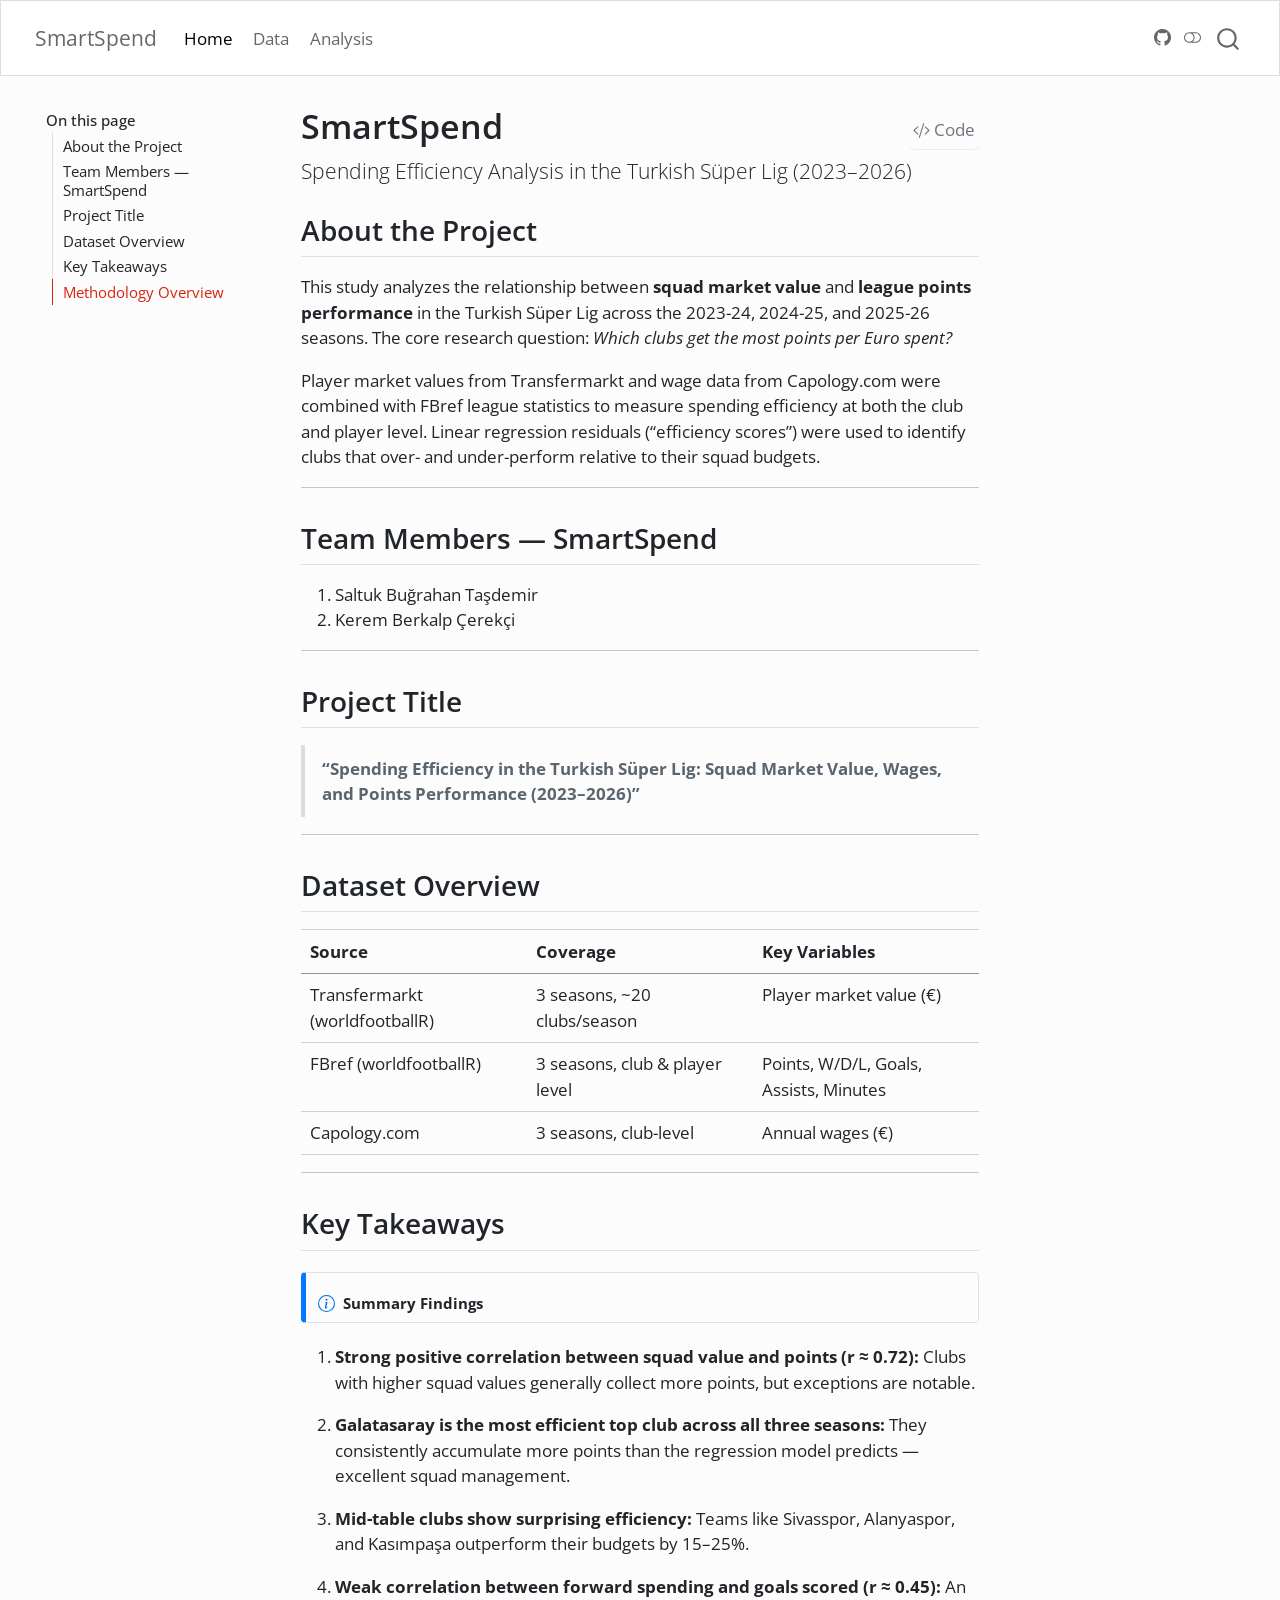
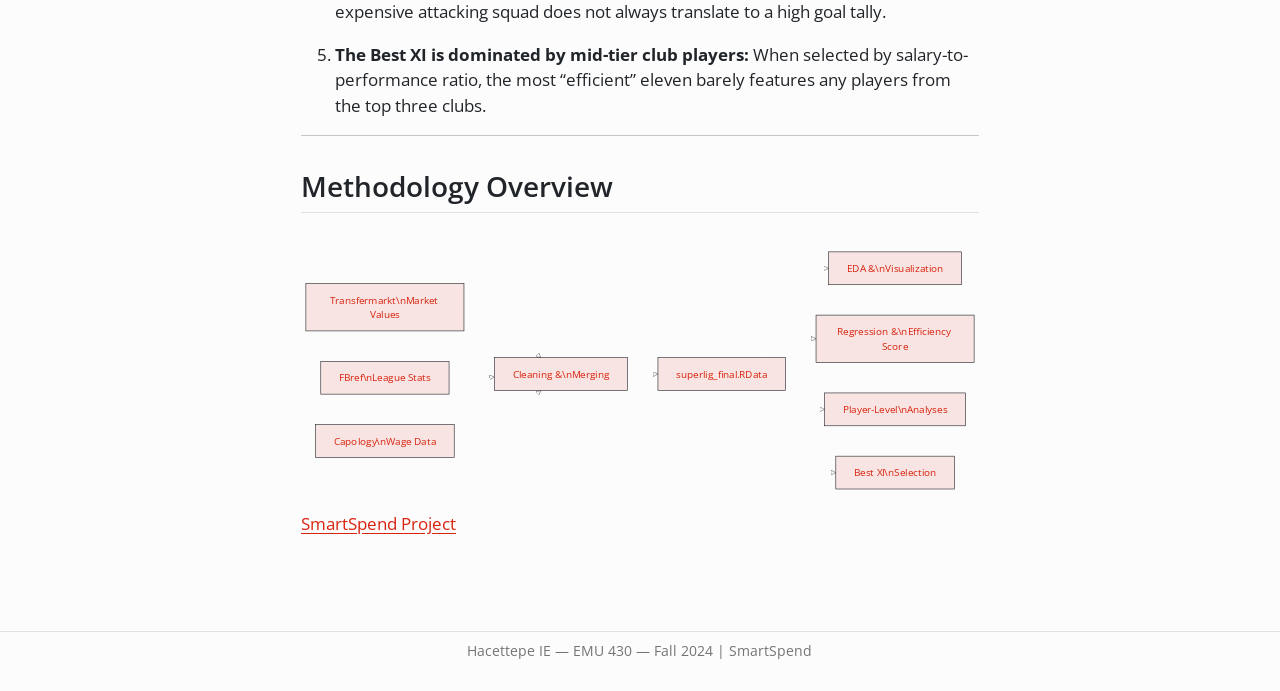
==== commit cd46bd60: "PROJECT LİNK ADDED" ====
--- a/docs/index.html
+++ b/docs/index.html
@@ -461,6 +461,7 @@
 </div>
 </div>
 </div>
+<p><a href="https://emu-hacettepe-analytics.github.io/emu430-fall2024-team-smartspend/">SmartSpend Project</a></p>
 
 
 <!-- -->
@@ -1000,6 +1001,9 @@
 <span id="cb1-68"><a href="#cb1-68" aria-hidden="true" tabindex="-1"></a>    E --&gt; H[Player-Level\nAnalyses]</span>
 <span id="cb1-69"><a href="#cb1-69" aria-hidden="true" tabindex="-1"></a>    E --&gt; I[Best XI\nSelection]</span>
 <span id="cb1-70"><a href="#cb1-70" aria-hidden="true" tabindex="-1"></a><span class="in">```</span></span>
+<span id="cb1-71"><a href="#cb1-71" aria-hidden="true" tabindex="-1"></a></span>
+<span id="cb1-72"><a href="#cb1-72" aria-hidden="true" tabindex="-1"></a></span>
+<span id="cb1-73"><a href="#cb1-73" aria-hidden="true" tabindex="-1"></a><span class="co">[</span><span class="ot">SmartSpend Project</span><span class="co">](https://emu-hacettepe-analytics.github.io/emu430-fall2024-team-smartspend/)</span></span>
 </code></pre></div><button title="Copy to Clipboard" class="code-copy-button" data-in-quarto-modal=""><i class="bi"></i></button></div>
 </div></div></div></div></div>
 </div> <!-- /content -->
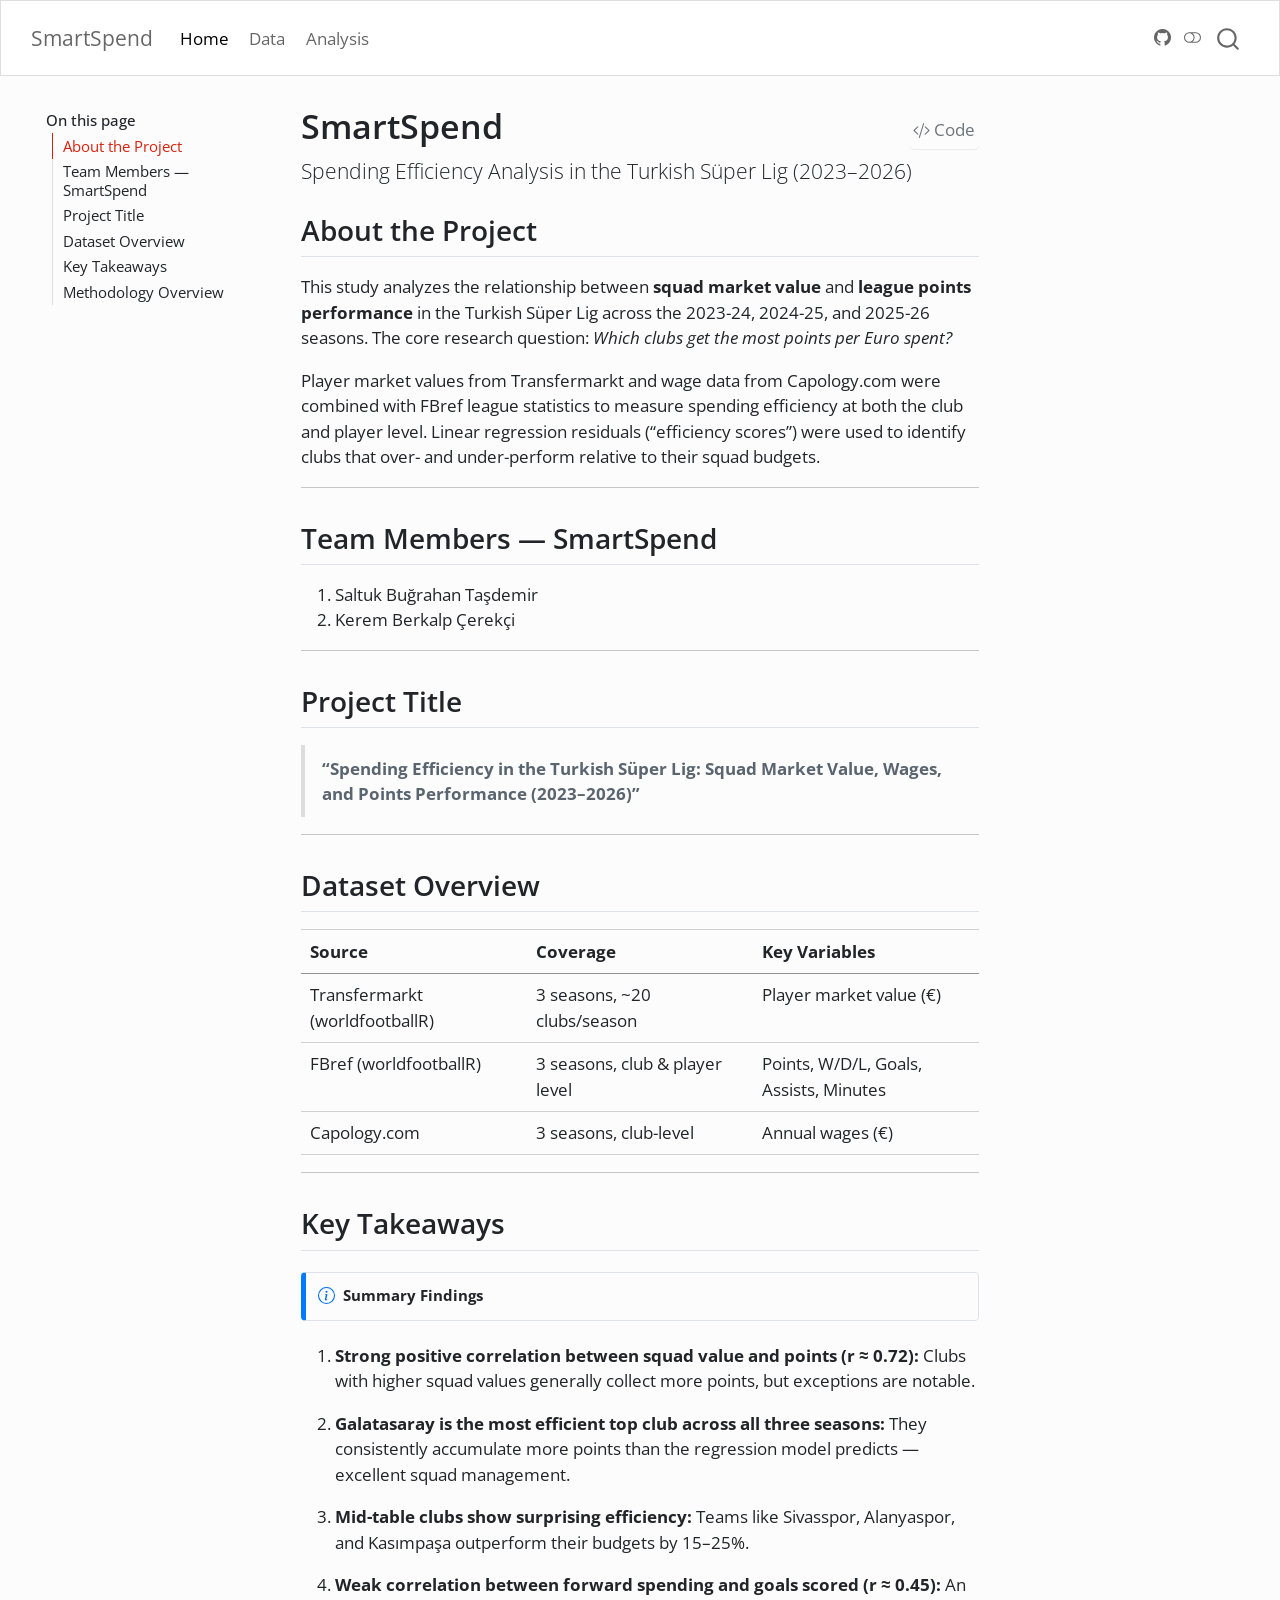
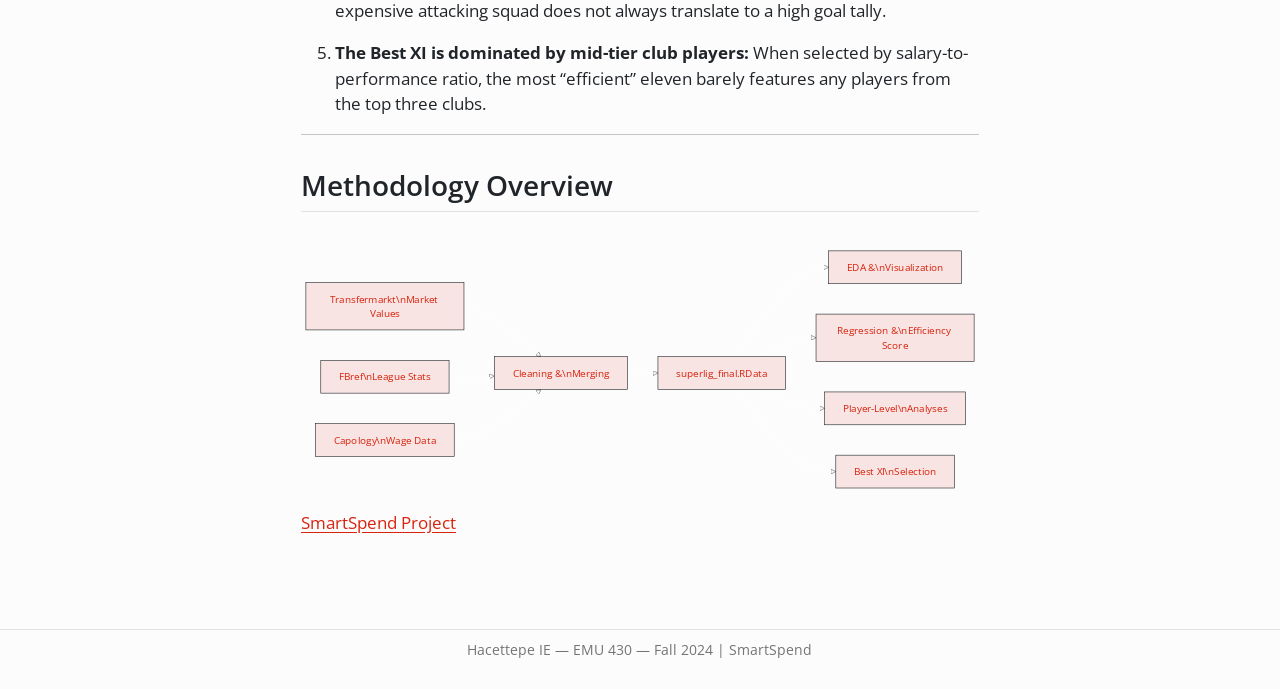
==== commit 4584b01c: "analysis render updated" ====
--- a/docs/index.html
+++ b/docs/index.html
@@ -2,7 +2,7 @@
 <html xmlns="http://www.w3.org/1999/xhtml" lang="en" xml:lang="en"><head>
 
 <meta charset="utf-8">
-<meta name="generator" content="quarto-1.8.25">
+<meta name="generator" content="quarto-1.6.42">
 
 <meta name="viewport" content="width=device-width, initial-scale=1.0, user-scalable=yes">
 
@@ -21,9 +21,8 @@
   vertical-align: middle;
 }
 /* CSS for syntax highlighting */
-html { -webkit-text-size-adjust: 100%; }
 pre > code.sourceCode { white-space: pre; position: relative; }
-pre > code.sourceCode > span { display: inline-block; line-height: 1.25; }
+pre > code.sourceCode > span { line-height: 1.25; }
 pre > code.sourceCode > span:empty { height: 1.2em; }
 .sourceCode { overflow: visible; }
 code.sourceCode > span { color: inherit; text-decoration: inherit; }
@@ -34,7 +33,7 @@
 }
 @media print {
 pre > code.sourceCode { white-space: pre-wrap; }
-pre > code.sourceCode > span { text-indent: -5em; padding-left: 5em; }
+pre > code.sourceCode > span { display: inline-block; text-indent: -5em; padding-left: 5em; }
 }
 pre.numberSource code
   { counter-reset: source-line 0; }
@@ -65,21 +64,17 @@
 <script src="site_libs/quarto-search/fuse.min.js"></script>
 <script src="site_libs/quarto-search/quarto-search.js"></script>
 <meta name="quarto:offset" content="./">
-<script src="site_libs/quarto-html/quarto.js" type="module"></script>
-<script src="site_libs/quarto-html/tabsets/tabsets.js" type="module"></script>
-<script src="site_libs/quarto-html/axe/axe-check.js" type="module"></script>
+<script src="site_libs/quarto-html/quarto.js"></script>
 <script src="site_libs/quarto-html/popper.min.js"></script>
 <script src="site_libs/quarto-html/tippy.umd.min.js"></script>
 <script src="site_libs/quarto-html/anchor.min.js"></script>
 <link href="site_libs/quarto-html/tippy.css" rel="stylesheet">
-<link href="site_libs/quarto-html/quarto-syntax-highlighting-7b89279ff1a6dce999919e0e67d4d9ec.css" rel="stylesheet" class="quarto-color-scheme" id="quarto-text-highlighting-styles">
-<link href="site_libs/quarto-html/quarto-syntax-highlighting-dark-707d8167ce6003fca903bfe2be84ab7f.css" rel="stylesheet" class="quarto-color-scheme quarto-color-alternate" id="quarto-text-highlighting-styles">
-<link href="site_libs/quarto-html/quarto-syntax-highlighting-7b89279ff1a6dce999919e0e67d4d9ec.css" rel="stylesheet" class="quarto-color-scheme-extra" id="quarto-text-highlighting-styles">
+<link href="site_libs/quarto-html/quarto-syntax-highlighting-2f5df379a58b258e96c21c0638c20c03.css" rel="stylesheet" class="quarto-color-scheme" id="quarto-text-highlighting-styles">
+<link href="site_libs/quarto-html/quarto-syntax-highlighting-dark-b53751a350365c71b6c909e95f209ed1.css" rel="prefetch" class="quarto-color-scheme quarto-color-alternate" id="quarto-text-highlighting-styles">
 <script src="site_libs/bootstrap/bootstrap.min.js"></script>
 <link href="site_libs/bootstrap/bootstrap-icons.css" rel="stylesheet">
-<link href="site_libs/bootstrap/bootstrap-0e5074b58188f8d01d6da366fae00f66.min.css" rel="stylesheet" append-hash="true" class="quarto-color-scheme" id="quarto-bootstrap" data-mode="light">
-<link href="site_libs/bootstrap/bootstrap-dark-cd93109820dc32abe2ab9168c608f182.min.css" rel="stylesheet" append-hash="true" class="quarto-color-scheme quarto-color-alternate" id="quarto-bootstrap" data-mode="dark">
-<link href="site_libs/bootstrap/bootstrap-0e5074b58188f8d01d6da366fae00f66.min.css" rel="stylesheet" append-hash="true" class="quarto-color-scheme-extra" id="quarto-bootstrap" data-mode="light">
+<link href="site_libs/bootstrap/bootstrap-29157be7fd9d7ebceb8ec4a118ca4576.min.css" rel="stylesheet" append-hash="true" class="quarto-color-scheme" id="quarto-bootstrap" data-mode="light">
+<link href="site_libs/bootstrap/bootstrap-dark-5c6cf2b4aae133ce9cff2cdb072437d7.min.css" rel="prefetch" append-hash="true" class="quarto-color-scheme quarto-color-alternate" id="quarto-bootstrap" data-mode="dark">
 <script id="quarto-search-options" type="application/json">{
   "location": "navbar",
   "copy-button": false,
@@ -115,177 +110,13 @@
 <link rel="stylesheet" href="styles.css">
 </head>
 
-<body class="floating nav-fixed quarto-light"><script id="quarto-html-before-body" type="application/javascript">
-    const toggleBodyColorMode = (bsSheetEl) => {
-      const mode = bsSheetEl.getAttribute("data-mode");
-      const bodyEl = window.document.querySelector("body");
-      if (mode === "dark") {
-        bodyEl.classList.add("quarto-dark");
-        bodyEl.classList.remove("quarto-light");
-      } else {
-        bodyEl.classList.add("quarto-light");
-        bodyEl.classList.remove("quarto-dark");
-      }
-    }
-    const toggleBodyColorPrimary = () => {
-      const bsSheetEl = window.document.querySelector("link#quarto-bootstrap:not([rel=disabled-stylesheet])");
-      if (bsSheetEl) {
-        toggleBodyColorMode(bsSheetEl);
-      }
-    }
-    const setColorSchemeToggle = (alternate) => {
-      const toggles = window.document.querySelectorAll('.quarto-color-scheme-toggle');
-      for (let i=0; i < toggles.length; i++) {
-        const toggle = toggles[i];
-        if (toggle) {
-          if (alternate) {
-            toggle.classList.add("alternate");
-          } else {
-            toggle.classList.remove("alternate");
-          }
-        }
-      }
-    };
-    const toggleColorMode = (alternate) => {
-      // Switch the stylesheets
-      const primaryStylesheets = window.document.querySelectorAll('link.quarto-color-scheme:not(.quarto-color-alternate)');
-      const alternateStylesheets = window.document.querySelectorAll('link.quarto-color-scheme.quarto-color-alternate');
-      manageTransitions('#quarto-margin-sidebar .nav-link', false);
-      if (alternate) {
-        // note: dark is layered on light, we don't disable primary!
-        enableStylesheet(alternateStylesheets);
-        for (const sheetNode of alternateStylesheets) {
-          if (sheetNode.id === "quarto-bootstrap") {
-            toggleBodyColorMode(sheetNode);
-          }
-        }
-      } else {
-        disableStylesheet(alternateStylesheets);
-        enableStylesheet(primaryStylesheets)
-        toggleBodyColorPrimary();
-      }
-      manageTransitions('#quarto-margin-sidebar .nav-link', true);
-      // Switch the toggles
-      setColorSchemeToggle(alternate)
-      // Hack to workaround the fact that safari doesn't
-      // properly recolor the scrollbar when toggling (#1455)
-      if (navigator.userAgent.indexOf('Safari') > 0 && navigator.userAgent.indexOf('Chrome') == -1) {
-        manageTransitions("body", false);
-        window.scrollTo(0, 1);
-        setTimeout(() => {
-          window.scrollTo(0, 0);
-          manageTransitions("body", true);
-        }, 40);
-      }
-    }
-    const disableStylesheet = (stylesheets) => {
-      for (let i=0; i < stylesheets.length; i++) {
-        const stylesheet = stylesheets[i];
-        stylesheet.rel = 'disabled-stylesheet';
-      }
-    }
-    const enableStylesheet = (stylesheets) => {
-      for (let i=0; i < stylesheets.length; i++) {
-        const stylesheet = stylesheets[i];
-        if(stylesheet.rel !== 'stylesheet') { // for Chrome, which will still FOUC without this check
-          stylesheet.rel = 'stylesheet';
-        }
-      }
-    }
-    const manageTransitions = (selector, allowTransitions) => {
-      const els = window.document.querySelectorAll(selector);
-      for (let i=0; i < els.length; i++) {
-        const el = els[i];
-        if (allowTransitions) {
-          el.classList.remove('notransition');
-        } else {
-          el.classList.add('notransition');
-        }
-      }
-    }
-    const isFileUrl = () => {
-      return window.location.protocol === 'file:';
-    }
-    const hasAlternateSentinel = () => {
-      let styleSentinel = getColorSchemeSentinel();
-      if (styleSentinel !== null) {
-        return styleSentinel === "alternate";
-      } else {
-        return false;
-      }
-    }
-    const setStyleSentinel = (alternate) => {
-      const value = alternate ? "alternate" : "default";
-      if (!isFileUrl()) {
-        window.localStorage.setItem("quarto-color-scheme", value);
-      } else {
-        localAlternateSentinel = value;
-      }
-    }
-    const getColorSchemeSentinel = () => {
-      if (!isFileUrl()) {
-        const storageValue = window.localStorage.getItem("quarto-color-scheme");
-        return storageValue != null ? storageValue : localAlternateSentinel;
-      } else {
-        return localAlternateSentinel;
-      }
-    }
-    const toggleGiscusIfUsed = (isAlternate, darkModeDefault) => {
-      const baseTheme = document.querySelector('#giscus-base-theme')?.value ?? 'light';
-      const alternateTheme = document.querySelector('#giscus-alt-theme')?.value ?? 'dark';
-      let newTheme = '';
-      if(authorPrefersDark) {
-        newTheme = isAlternate ? baseTheme : alternateTheme;
-      } else {
-        newTheme = isAlternate ? alternateTheme : baseTheme;
-      }
-      const changeGiscusTheme = () => {
-        // From: https://github.com/giscus/giscus/issues/336
-        const sendMessage = (message) => {
-          const iframe = document.querySelector('iframe.giscus-frame');
-          if (!iframe) return;
-          iframe.contentWindow.postMessage({ giscus: message }, 'https://giscus.app');
-        }
-        sendMessage({
-          setConfig: {
-            theme: newTheme
-          }
-        });
-      }
-      const isGiscussLoaded = window.document.querySelector('iframe.giscus-frame') !== null;
-      if (isGiscussLoaded) {
-        changeGiscusTheme();
-      }
-    };
-    const authorPrefersDark = false;
-    const darkModeDefault = authorPrefersDark;
-      document.querySelector('link#quarto-text-highlighting-styles.quarto-color-scheme-extra').rel = 'disabled-stylesheet';
-      document.querySelector('link#quarto-bootstrap.quarto-color-scheme-extra').rel = 'disabled-stylesheet';
-    let localAlternateSentinel = darkModeDefault ? 'alternate' : 'default';
-    // Dark / light mode switch
-    window.quartoToggleColorScheme = () => {
-      // Read the current dark / light value
-      let toAlternate = !hasAlternateSentinel();
-      toggleColorMode(toAlternate);
-      setStyleSentinel(toAlternate);
-      toggleGiscusIfUsed(toAlternate, darkModeDefault);
-      window.dispatchEvent(new Event('resize'));
-    };
-    // Switch to dark mode if need be
-    if (hasAlternateSentinel()) {
-      toggleColorMode(true);
-    } else {
-      toggleColorMode(false);
-    }
-  </script>
+<body class="floating nav-fixed">
 
 <div id="quarto-search-results"></div>
   <header id="quarto-header" class="headroom fixed-top">
     <nav class="navbar navbar-expand-lg " data-bs-theme="dark">
       <div class="navbar-container container-fluid">
       <div class="navbar-brand-container mx-auto">
-    <a href="./index.html" class="navbar-brand navbar-brand-logo">
-    </a>
     <a class="navbar-brand" href="./index.html">
     <span class="navbar-title">SmartSpend</span>
     </a>
@@ -340,7 +171,6 @@
     </div>
 <!-- main -->
 <main class="content" id="quarto-document-content">
-
 
 <header id="title-block-header" class="quarto-title-block default">
 <div class="quarto-title">
@@ -470,307 +300,431 @@
 
 <a onclick="window.scrollTo(0, 0); return false;" role="button" id="quarto-back-to-top"><i class="bi bi-arrow-up"></i> Back to top</a></main> <!-- /main -->
 <script id="quarto-html-after-body" type="application/javascript">
-  window.document.addEventListener("DOMContentLoaded", function (event) {
-    // Ensure there is a toggle, if there isn't float one in the top right
-    if (window.document.querySelector('.quarto-color-scheme-toggle') === null) {
-      const a = window.document.createElement('a');
-      a.classList.add('top-right');
-      a.classList.add('quarto-color-scheme-toggle');
-      a.href = "";
-      a.onclick = function() { try { window.quartoToggleColorScheme(); } catch {} return false; };
-      const i = window.document.createElement("i");
-      i.classList.add('bi');
-      a.appendChild(i);
-      window.document.body.appendChild(a);
-    }
-    setColorSchemeToggle(hasAlternateSentinel())
-    const icon = "";
-    const anchorJS = new window.AnchorJS();
-    anchorJS.options = {
-      placement: 'right',
-      icon: icon
-    };
-    anchorJS.add('.anchored');
-    const isCodeAnnotation = (el) => {
-      for (const clz of el.classList) {
-        if (clz.startsWith('code-annotation-')) {                     
-          return true;
-        }
-      }
+window.document.addEventListener("DOMContentLoaded", function (event) {
+  const toggleBodyColorMode = (bsSheetEl) => {
+    const mode = bsSheetEl.getAttribute("data-mode");
+    const bodyEl = window.document.querySelector("body");
+    if (mode === "dark") {
+      bodyEl.classList.add("quarto-dark");
+      bodyEl.classList.remove("quarto-light");
+    } else {
+      bodyEl.classList.add("quarto-light");
+      bodyEl.classList.remove("quarto-dark");
+    }
+  }
+  const toggleBodyColorPrimary = () => {
+    const bsSheetEl = window.document.querySelector("link#quarto-bootstrap");
+    if (bsSheetEl) {
+      toggleBodyColorMode(bsSheetEl);
+    }
+  }
+  toggleBodyColorPrimary();  
+  const disableStylesheet = (stylesheets) => {
+    for (let i=0; i < stylesheets.length; i++) {
+      const stylesheet = stylesheets[i];
+      stylesheet.rel = 'prefetch';
+    }
+  }
+  const enableStylesheet = (stylesheets) => {
+    for (let i=0; i < stylesheets.length; i++) {
+      const stylesheet = stylesheets[i];
+      stylesheet.rel = 'stylesheet';
+    }
+  }
+  const manageTransitions = (selector, allowTransitions) => {
+    const els = window.document.querySelectorAll(selector);
+    for (let i=0; i < els.length; i++) {
+      const el = els[i];
+      if (allowTransitions) {
+        el.classList.remove('notransition');
+      } else {
+        el.classList.add('notransition');
+      }
+    }
+  }
+  const toggleGiscusIfUsed = (isAlternate, darkModeDefault) => {
+    const baseTheme = document.querySelector('#giscus-base-theme')?.value ?? 'light';
+    const alternateTheme = document.querySelector('#giscus-alt-theme')?.value ?? 'dark';
+    let newTheme = '';
+    if(darkModeDefault) {
+      newTheme = isAlternate ? baseTheme : alternateTheme;
+    } else {
+      newTheme = isAlternate ? alternateTheme : baseTheme;
+    }
+    const changeGiscusTheme = () => {
+      // From: https://github.com/giscus/giscus/issues/336
+      const sendMessage = (message) => {
+        const iframe = document.querySelector('iframe.giscus-frame');
+        if (!iframe) return;
+        iframe.contentWindow.postMessage({ giscus: message }, 'https://giscus.app');
+      }
+      sendMessage({
+        setConfig: {
+          theme: newTheme
+        }
+      });
+    }
+    const isGiscussLoaded = window.document.querySelector('iframe.giscus-frame') !== null;
+    if (isGiscussLoaded) {
+      changeGiscusTheme();
+    }
+  }
+  const toggleColorMode = (alternate) => {
+    // Switch the stylesheets
+    const alternateStylesheets = window.document.querySelectorAll('link.quarto-color-scheme.quarto-color-alternate');
+    manageTransitions('#quarto-margin-sidebar .nav-link', false);
+    if (alternate) {
+      enableStylesheet(alternateStylesheets);
+      for (const sheetNode of alternateStylesheets) {
+        if (sheetNode.id === "quarto-bootstrap") {
+          toggleBodyColorMode(sheetNode);
+        }
+      }
+    } else {
+      disableStylesheet(alternateStylesheets);
+      toggleBodyColorPrimary();
+    }
+    manageTransitions('#quarto-margin-sidebar .nav-link', true);
+    // Switch the toggles
+    const toggles = window.document.querySelectorAll('.quarto-color-scheme-toggle');
+    for (let i=0; i < toggles.length; i++) {
+      const toggle = toggles[i];
+      if (toggle) {
+        if (alternate) {
+          toggle.classList.add("alternate");     
+        } else {
+          toggle.classList.remove("alternate");
+        }
+      }
+    }
+    // Hack to workaround the fact that safari doesn't
+    // properly recolor the scrollbar when toggling (#1455)
+    if (navigator.userAgent.indexOf('Safari') > 0 && navigator.userAgent.indexOf('Chrome') == -1) {
+      manageTransitions("body", false);
+      window.scrollTo(0, 1);
+      setTimeout(() => {
+        window.scrollTo(0, 0);
+        manageTransitions("body", true);
+      }, 40);  
+    }
+  }
+  const isFileUrl = () => { 
+    return window.location.protocol === 'file:';
+  }
+  const hasAlternateSentinel = () => {  
+    let styleSentinel = getColorSchemeSentinel();
+    if (styleSentinel !== null) {
+      return styleSentinel === "alternate";
+    } else {
       return false;
     }
-    const onCopySuccess = function(e) {
-      // button target
-      const button = e.trigger;
-      // don't keep focus
-      button.blur();
-      // flash "checked"
-      button.classList.add('code-copy-button-checked');
-      var currentTitle = button.getAttribute("title");
-      button.setAttribute("title", "Copied!");
-      let tooltip;
-      if (window.bootstrap) {
-        button.setAttribute("data-bs-toggle", "tooltip");
-        button.setAttribute("data-bs-placement", "left");
-        button.setAttribute("data-bs-title", "Copied!");
-        tooltip = new bootstrap.Tooltip(button, 
-          { trigger: "manual", 
-            customClass: "code-copy-button-tooltip",
-            offset: [0, -8]});
-        tooltip.show();    
-      }
-      setTimeout(function() {
-        if (tooltip) {
-          tooltip.hide();
-          button.removeAttribute("data-bs-title");
-          button.removeAttribute("data-bs-toggle");
-          button.removeAttribute("data-bs-placement");
-        }
-        button.setAttribute("title", currentTitle);
-        button.classList.remove('code-copy-button-checked');
-      }, 1000);
-      // clear code selection
-      e.clearSelection();
-    }
-    const getTextToCopy = function(trigger) {
-      const outerScaffold = trigger.parentElement.cloneNode(true);
-      const codeEl = outerScaffold.querySelector('code');
+  }
+  const setStyleSentinel = (alternate) => {
+    const value = alternate ? "alternate" : "default";
+    if (!isFileUrl()) {
+      window.localStorage.setItem("quarto-color-scheme", value);
+    } else {
+      localAlternateSentinel = value;
+    }
+  }
+  const getColorSchemeSentinel = () => {
+    if (!isFileUrl()) {
+      const storageValue = window.localStorage.getItem("quarto-color-scheme");
+      return storageValue != null ? storageValue : localAlternateSentinel;
+    } else {
+      return localAlternateSentinel;
+    }
+  }
+  const darkModeDefault = false;
+  let localAlternateSentinel = darkModeDefault ? 'alternate' : 'default';
+  // Dark / light mode switch
+  window.quartoToggleColorScheme = () => {
+    // Read the current dark / light value 
+    let toAlternate = !hasAlternateSentinel();
+    toggleColorMode(toAlternate);
+    setStyleSentinel(toAlternate);
+    toggleGiscusIfUsed(toAlternate, darkModeDefault);
+  };
+  // Ensure there is a toggle, if there isn't float one in the top right
+  if (window.document.querySelector('.quarto-color-scheme-toggle') === null) {
+    const a = window.document.createElement('a');
+    a.classList.add('top-right');
+    a.classList.add('quarto-color-scheme-toggle');
+    a.href = "";
+    a.onclick = function() { try { window.quartoToggleColorScheme(); } catch {} return false; };
+    const i = window.document.createElement("i");
+    i.classList.add('bi');
+    a.appendChild(i);
+    window.document.body.appendChild(a);
+  }
+  // Switch to dark mode if need be
+  if (hasAlternateSentinel()) {
+    toggleColorMode(true);
+  } else {
+    toggleColorMode(false);
+  }
+  const icon = "";
+  const anchorJS = new window.AnchorJS();
+  anchorJS.options = {
+    placement: 'right',
+    icon: icon
+  };
+  anchorJS.add('.anchored');
+  const isCodeAnnotation = (el) => {
+    for (const clz of el.classList) {
+      if (clz.startsWith('code-annotation-')) {                     
+        return true;
+      }
+    }
+    return false;
+  }
+  const onCopySuccess = function(e) {
+    // button target
+    const button = e.trigger;
+    // don't keep focus
+    button.blur();
+    // flash "checked"
+    button.classList.add('code-copy-button-checked');
+    var currentTitle = button.getAttribute("title");
+    button.setAttribute("title", "Copied!");
+    let tooltip;
+    if (window.bootstrap) {
+      button.setAttribute("data-bs-toggle", "tooltip");
+      button.setAttribute("data-bs-placement", "left");
+      button.setAttribute("data-bs-title", "Copied!");
+      tooltip = new bootstrap.Tooltip(button, 
+        { trigger: "manual", 
+          customClass: "code-copy-button-tooltip",
+          offset: [0, -8]});
+      tooltip.show();    
+    }
+    setTimeout(function() {
+      if (tooltip) {
+        tooltip.hide();
+        button.removeAttribute("data-bs-title");
+        button.removeAttribute("data-bs-toggle");
+        button.removeAttribute("data-bs-placement");
+      }
+      button.setAttribute("title", currentTitle);
+      button.classList.remove('code-copy-button-checked');
+    }, 1000);
+    // clear code selection
+    e.clearSelection();
+  }
+  const getTextToCopy = function(trigger) {
+      const codeEl = trigger.previousElementSibling.cloneNode(true);
       for (const childEl of codeEl.children) {
         if (isCodeAnnotation(childEl)) {
           childEl.remove();
         }
       }
       return codeEl.innerText;
-    }
-    const clipboard = new window.ClipboardJS('.code-copy-button:not([data-in-quarto-modal])', {
-      text: getTextToCopy
+  }
+  const clipboard = new window.ClipboardJS('.code-copy-button:not([data-in-quarto-modal])', {
+    text: getTextToCopy
+  });
+  clipboard.on('success', onCopySuccess);
+  if (window.document.getElementById('quarto-embedded-source-code-modal')) {
+    const clipboardModal = new window.ClipboardJS('.code-copy-button[data-in-quarto-modal]', {
+      text: getTextToCopy,
+      container: window.document.getElementById('quarto-embedded-source-code-modal')
     });
-    clipboard.on('success', onCopySuccess);
-    if (window.document.getElementById('quarto-embedded-source-code-modal')) {
-      const clipboardModal = new window.ClipboardJS('.code-copy-button[data-in-quarto-modal]', {
-        text: getTextToCopy,
-        container: window.document.getElementById('quarto-embedded-source-code-modal')
-      });
-      clipboardModal.on('success', onCopySuccess);
-    }
-    const viewSource = window.document.getElementById('quarto-view-source') ||
-                       window.document.getElementById('quarto-code-tools-source');
-    if (viewSource) {
-      const sourceUrl = viewSource.getAttribute("data-quarto-source-url");
-      viewSource.addEventListener("click", function(e) {
-        if (sourceUrl) {
-          // rstudio viewer pane
-          if (/\bcapabilities=\b/.test(window.location)) {
-            window.open(sourceUrl);
+    clipboardModal.on('success', onCopySuccess);
+  }
+  const viewSource = window.document.getElementById('quarto-view-source') ||
+                     window.document.getElementById('quarto-code-tools-source');
+  if (viewSource) {
+    const sourceUrl = viewSource.getAttribute("data-quarto-source-url");
+    viewSource.addEventListener("click", function(e) {
+      if (sourceUrl) {
+        // rstudio viewer pane
+        if (/\bcapabilities=\b/.test(window.location)) {
+          window.open(sourceUrl);
+        } else {
+          window.location.href = sourceUrl;
+        }
+      } else {
+        const modal = new bootstrap.Modal(document.getElementById('quarto-embedded-source-code-modal'));
+        modal.show();
+      }
+      return false;
+    });
+  }
+  function toggleCodeHandler(show) {
+    return function(e) {
+      const detailsSrc = window.document.querySelectorAll(".cell > details > .sourceCode");
+      for (let i=0; i<detailsSrc.length; i++) {
+        const details = detailsSrc[i].parentElement;
+        if (show) {
+          details.open = true;
+        } else {
+          details.removeAttribute("open");
+        }
+      }
+      const cellCodeDivs = window.document.querySelectorAll(".cell > .sourceCode");
+      const fromCls = show ? "hidden" : "unhidden";
+      const toCls = show ? "unhidden" : "hidden";
+      for (let i=0; i<cellCodeDivs.length; i++) {
+        const codeDiv = cellCodeDivs[i];
+        if (codeDiv.classList.contains(fromCls)) {
+          codeDiv.classList.remove(fromCls);
+          codeDiv.classList.add(toCls);
+        } 
+      }
+      return false;
+    }
+  }
+  const hideAllCode = window.document.getElementById("quarto-hide-all-code");
+  if (hideAllCode) {
+    hideAllCode.addEventListener("click", toggleCodeHandler(false));
+  }
+  const showAllCode = window.document.getElementById("quarto-show-all-code");
+  if (showAllCode) {
+    showAllCode.addEventListener("click", toggleCodeHandler(true));
+  }
+    var localhostRegex = new RegExp(/^(?:http|https):\/\/localhost\:?[0-9]*\//);
+    var mailtoRegex = new RegExp(/^mailto:/);
+      var filterRegex = new RegExp('/' + window.location.host + '/');
+    var isInternal = (href) => {
+        return filterRegex.test(href) || localhostRegex.test(href) || mailtoRegex.test(href);
+    }
+    // Inspect non-navigation links and adorn them if external
+ 	var links = window.document.querySelectorAll('a[href]:not(.nav-link):not(.navbar-brand):not(.toc-action):not(.sidebar-link):not(.sidebar-item-toggle):not(.pagination-link):not(.no-external):not([aria-hidden]):not(.dropdown-item):not(.quarto-navigation-tool):not(.about-link)');
+    for (var i=0; i<links.length; i++) {
+      const link = links[i];
+      if (!isInternal(link.href)) {
+        // undo the damage that might have been done by quarto-nav.js in the case of
+        // links that we want to consider external
+        if (link.dataset.originalHref !== undefined) {
+          link.href = link.dataset.originalHref;
+        }
+      }
+    }
+  function tippyHover(el, contentFn, onTriggerFn, onUntriggerFn) {
+    const config = {
+      allowHTML: true,
+      maxWidth: 500,
+      delay: 100,
+      arrow: false,
+      appendTo: function(el) {
+          return el.parentElement;
+      },
+      interactive: true,
+      interactiveBorder: 10,
+      theme: 'quarto',
+      placement: 'bottom-start',
+    };
+    if (contentFn) {
+      config.content = contentFn;
+    }
+    if (onTriggerFn) {
+      config.onTrigger = onTriggerFn;
+    }
+    if (onUntriggerFn) {
+      config.onUntrigger = onUntriggerFn;
+    }
+    window.tippy(el, config); 
+  }
+  const noterefs = window.document.querySelectorAll('a[role="doc-noteref"]');
+  for (var i=0; i<noterefs.length; i++) {
+    const ref = noterefs[i];
+    tippyHover(ref, function() {
+      // use id or data attribute instead here
+      let href = ref.getAttribute('data-footnote-href') || ref.getAttribute('href');
+      try { href = new URL(href).hash; } catch {}
+      const id = href.replace(/^#\/?/, "");
+      const note = window.document.getElementById(id);
+      if (note) {
+        return note.innerHTML;
+      } else {
+        return "";
+      }
+    });
+  }
+  const xrefs = window.document.querySelectorAll('a.quarto-xref');
+  const processXRef = (id, note) => {
+    // Strip column container classes
+    const stripColumnClz = (el) => {
+      el.classList.remove("page-full", "page-columns");
+      if (el.children) {
+        for (const child of el.children) {
+          stripColumnClz(child);
+        }
+      }
+    }
+    stripColumnClz(note)
+    if (id === null || id.startsWith('sec-')) {
+      // Special case sections, only their first couple elements
+      const container = document.createElement("div");
+      if (note.children && note.children.length > 2) {
+        container.appendChild(note.children[0].cloneNode(true));
+        for (let i = 1; i < note.children.length; i++) {
+          const child = note.children[i];
+          if (child.tagName === "P" && child.innerText === "") {
+            continue;
           } else {
-            window.location.href = sourceUrl;
+            container.appendChild(child.cloneNode(true));
+            break;
+          }
+        }
+        if (window.Quarto?.typesetMath) {
+          window.Quarto.typesetMath(container);
+        }
+        return container.innerHTML
+      } else {
+        if (window.Quarto?.typesetMath) {
+          window.Quarto.typesetMath(note);
+        }
+        return note.innerHTML;
+      }
+    } else {
+      // Remove any anchor links if they are present
+      const anchorLink = note.querySelector('a.anchorjs-link');
+      if (anchorLink) {
+        anchorLink.remove();
+      }
+      if (window.Quarto?.typesetMath) {
+        window.Quarto.typesetMath(note);
+      }
+      if (note.classList.contains("callout")) {
+        return note.outerHTML;
+      } else {
+        return note.innerHTML;
+      }
+    }
+  }
+  for (var i=0; i<xrefs.length; i++) {
+    const xref = xrefs[i];
+    tippyHover(xref, undefined, function(instance) {
+      instance.disable();
+      let url = xref.getAttribute('href');
+      let hash = undefined; 
+      if (url.startsWith('#')) {
+        hash = url;
+      } else {
+        try { hash = new URL(url).hash; } catch {}
+      }
+      if (hash) {
+        const id = hash.replace(/^#\/?/, "");
+        const note = window.document.getElementById(id);
+        if (note !== null) {
+          try {
+            const html = processXRef(id, note.cloneNode(true));
+            instance.setContent(html);
+          } finally {
+            instance.enable();
+            instance.show();
           }
         } else {
-          const modal = new bootstrap.Modal(document.getElementById('quarto-embedded-source-code-modal'));
-          modal.show();
-        }
-        return false;
-      });
-    }
-    function toggleCodeHandler(show) {
-      return function(e) {
-        const detailsSrc = window.document.querySelectorAll(".cell > details > .sourceCode");
-        for (let i=0; i<detailsSrc.length; i++) {
-          const details = detailsSrc[i].parentElement;
-          if (show) {
-            details.open = true;
-          } else {
-            details.removeAttribute("open");
-          }
-        }
-        const cellCodeDivs = window.document.querySelectorAll(".cell > .sourceCode");
-        const fromCls = show ? "hidden" : "unhidden";
-        const toCls = show ? "unhidden" : "hidden";
-        for (let i=0; i<cellCodeDivs.length; i++) {
-          const codeDiv = cellCodeDivs[i];
-          if (codeDiv.classList.contains(fromCls)) {
-            codeDiv.classList.remove(fromCls);
-            codeDiv.classList.add(toCls);
-          } 
-        }
-        return false;
-      }
-    }
-    const hideAllCode = window.document.getElementById("quarto-hide-all-code");
-    if (hideAllCode) {
-      hideAllCode.addEventListener("click", toggleCodeHandler(false));
-    }
-    const showAllCode = window.document.getElementById("quarto-show-all-code");
-    if (showAllCode) {
-      showAllCode.addEventListener("click", toggleCodeHandler(true));
-    }
-      var localhostRegex = new RegExp(/^(?:http|https):\/\/localhost\:?[0-9]*\//);
-      var mailtoRegex = new RegExp(/^mailto:/);
-        var filterRegex = new RegExp('/' + window.location.host + '/');
-      var isInternal = (href) => {
-          return filterRegex.test(href) || localhostRegex.test(href) || mailtoRegex.test(href);
-      }
-      // Inspect non-navigation links and adorn them if external
-     var links = window.document.querySelectorAll('a[href]:not(.nav-link):not(.navbar-brand):not(.toc-action):not(.sidebar-link):not(.sidebar-item-toggle):not(.pagination-link):not(.no-external):not([aria-hidden]):not(.dropdown-item):not(.quarto-navigation-tool):not(.about-link)');
-      for (var i=0; i<links.length; i++) {
-        const link = links[i];
-        if (!isInternal(link.href)) {
-          // undo the damage that might have been done by quarto-nav.js in the case of
-          // links that we want to consider external
-          if (link.dataset.originalHref !== undefined) {
-            link.href = link.dataset.originalHref;
-          }
-        }
-      }
-    function tippyHover(el, contentFn, onTriggerFn, onUntriggerFn) {
-      const config = {
-        allowHTML: true,
-        maxWidth: 500,
-        delay: 100,
-        arrow: false,
-        appendTo: function(el) {
-            return el.parentElement;
-        },
-        interactive: true,
-        interactiveBorder: 10,
-        theme: 'quarto',
-        placement: 'bottom-start',
-      };
-      if (contentFn) {
-        config.content = contentFn;
-      }
-      if (onTriggerFn) {
-        config.onTrigger = onTriggerFn;
-      }
-      if (onUntriggerFn) {
-        config.onUntrigger = onUntriggerFn;
-      }
-      window.tippy(el, config); 
-    }
-    const noterefs = window.document.querySelectorAll('a[role="doc-noteref"]');
-    for (var i=0; i<noterefs.length; i++) {
-      const ref = noterefs[i];
-      tippyHover(ref, function() {
-        // use id or data attribute instead here
-        let href = ref.getAttribute('data-footnote-href') || ref.getAttribute('href');
-        try { href = new URL(href).hash; } catch {}
-        const id = href.replace(/^#\/?/, "");
-        const note = window.document.getElementById(id);
-        if (note) {
-          return note.innerHTML;
-        } else {
-          return "";
-        }
-      });
-    }
-    const xrefs = window.document.querySelectorAll('a.quarto-xref');
-    const processXRef = (id, note) => {
-      // Strip column container classes
-      const stripColumnClz = (el) => {
-        el.classList.remove("page-full", "page-columns");
-        if (el.children) {
-          for (const child of el.children) {
-            stripColumnClz(child);
-          }
-        }
-      }
-      stripColumnClz(note)
-      if (id === null || id.startsWith('sec-')) {
-        // Special case sections, only their first couple elements
-        const container = document.createElement("div");
-        if (note.children && note.children.length > 2) {
-          container.appendChild(note.children[0].cloneNode(true));
-          for (let i = 1; i < note.children.length; i++) {
-            const child = note.children[i];
-            if (child.tagName === "P" && child.innerText === "") {
-              continue;
-            } else {
-              container.appendChild(child.cloneNode(true));
-              break;
-            }
-          }
-          if (window.Quarto?.typesetMath) {
-            window.Quarto.typesetMath(container);
-          }
-          return container.innerHTML
-        } else {
-          if (window.Quarto?.typesetMath) {
-            window.Quarto.typesetMath(note);
-          }
-          return note.innerHTML;
-        }
-      } else {
-        // Remove any anchor links if they are present
-        const anchorLink = note.querySelector('a.anchorjs-link');
-        if (anchorLink) {
-          anchorLink.remove();
-        }
-        if (window.Quarto?.typesetMath) {
-          window.Quarto.typesetMath(note);
-        }
-        if (note.classList.contains("callout")) {
-          return note.outerHTML;
-        } else {
-          return note.innerHTML;
-        }
-      }
-    }
-    for (var i=0; i<xrefs.length; i++) {
-      const xref = xrefs[i];
-      tippyHover(xref, undefined, function(instance) {
-        instance.disable();
-        let url = xref.getAttribute('href');
-        let hash = undefined; 
-        if (url.startsWith('#')) {
-          hash = url;
-        } else {
-          try { hash = new URL(url).hash; } catch {}
-        }
-        if (hash) {
-          const id = hash.replace(/^#\/?/, "");
-          const note = window.document.getElementById(id);
-          if (note !== null) {
-            try {
-              const html = processXRef(id, note.cloneNode(true));
-              instance.setContent(html);
-            } finally {
-              instance.enable();
-              instance.show();
-            }
-          } else {
-            // See if we can fetch this
-            fetch(url.split('#')[0])
-            .then(res => res.text())
-            .then(html => {
-              const parser = new DOMParser();
-              const htmlDoc = parser.parseFromString(html, "text/html");
-              const note = htmlDoc.getElementById(id);
-              if (note !== null) {
-                const html = processXRef(id, note);
-                instance.setContent(html);
-              } 
-            }).finally(() => {
-              instance.enable();
-              instance.show();
-            });
-          }
-        } else {
-          // See if we can fetch a full url (with no hash to target)
-          // This is a special case and we should probably do some content thinning / targeting
-          fetch(url)
+          // See if we can fetch this
+          fetch(url.split('#')[0])
           .then(res => res.text())
           .then(html => {
             const parser = new DOMParser();
             const htmlDoc = parser.parseFromString(html, "text/html");
-            const note = htmlDoc.querySelector('main.content');
+            const note = htmlDoc.getElementById(id);
             if (note !== null) {
-              // This should only happen for chapter cross references
-              // (since there is no id in the URL)
-              // remove the first header
-              if (note.children.length > 0 && note.children[0].tagName === "HEADER") {
-                note.children[0].remove();
-              }
-              const html = processXRef(null, note);
+              const html = processXRef(id, note);
               instance.setContent(html);
             } 
           }).finally(() => {
@@ -778,162 +732,186 @@
             instance.show();
           });
         }
-      }, function(instance) {
+      } else {
+        // See if we can fetch a full url (with no hash to target)
+        // This is a special case and we should probably do some content thinning / targeting
+        fetch(url)
+        .then(res => res.text())
+        .then(html => {
+          const parser = new DOMParser();
+          const htmlDoc = parser.parseFromString(html, "text/html");
+          const note = htmlDoc.querySelector('main.content');
+          if (note !== null) {
+            // This should only happen for chapter cross references
+            // (since there is no id in the URL)
+            // remove the first header
+            if (note.children.length > 0 && note.children[0].tagName === "HEADER") {
+              note.children[0].remove();
+            }
+            const html = processXRef(null, note);
+            instance.setContent(html);
+          } 
+        }).finally(() => {
+          instance.enable();
+          instance.show();
+        });
+      }
+    }, function(instance) {
+    });
+  }
+      let selectedAnnoteEl;
+      const selectorForAnnotation = ( cell, annotation) => {
+        let cellAttr = 'data-code-cell="' + cell + '"';
+        let lineAttr = 'data-code-annotation="' +  annotation + '"';
+        const selector = 'span[' + cellAttr + '][' + lineAttr + ']';
+        return selector;
+      }
+      const selectCodeLines = (annoteEl) => {
+        const doc = window.document;
+        const targetCell = annoteEl.getAttribute("data-target-cell");
+        const targetAnnotation = annoteEl.getAttribute("data-target-annotation");
+        const annoteSpan = window.document.querySelector(selectorForAnnotation(targetCell, targetAnnotation));
+        const lines = annoteSpan.getAttribute("data-code-lines").split(",");
+        const lineIds = lines.map((line) => {
+          return targetCell + "-" + line;
+        })
+        let top = null;
+        let height = null;
+        let parent = null;
+        if (lineIds.length > 0) {
+            //compute the position of the single el (top and bottom and make a div)
+            const el = window.document.getElementById(lineIds[0]);
+            top = el.offsetTop;
+            height = el.offsetHeight;
+            parent = el.parentElement.parentElement;
+          if (lineIds.length > 1) {
+            const lastEl = window.document.getElementById(lineIds[lineIds.length - 1]);
+            const bottom = lastEl.offsetTop + lastEl.offsetHeight;
+            height = bottom - top;
+          }
+          if (top !== null && height !== null && parent !== null) {
+            // cook up a div (if necessary) and position it 
+            let div = window.document.getElementById("code-annotation-line-highlight");
+            if (div === null) {
+              div = window.document.createElement("div");
+              div.setAttribute("id", "code-annotation-line-highlight");
+              div.style.position = 'absolute';
+              parent.appendChild(div);
+            }
+            div.style.top = top - 2 + "px";
+            div.style.height = height + 4 + "px";
+            div.style.left = 0;
+            let gutterDiv = window.document.getElementById("code-annotation-line-highlight-gutter");
+            if (gutterDiv === null) {
+              gutterDiv = window.document.createElement("div");
+              gutterDiv.setAttribute("id", "code-annotation-line-highlight-gutter");
+              gutterDiv.style.position = 'absolute';
+              const codeCell = window.document.getElementById(targetCell);
+              const gutter = codeCell.querySelector('.code-annotation-gutter');
+              gutter.appendChild(gutterDiv);
+            }
+            gutterDiv.style.top = top - 2 + "px";
+            gutterDiv.style.height = height + 4 + "px";
+          }
+          selectedAnnoteEl = annoteEl;
+        }
+      };
+      const unselectCodeLines = () => {
+        const elementsIds = ["code-annotation-line-highlight", "code-annotation-line-highlight-gutter"];
+        elementsIds.forEach((elId) => {
+          const div = window.document.getElementById(elId);
+          if (div) {
+            div.remove();
+          }
+        });
+        selectedAnnoteEl = undefined;
+      };
+        // Handle positioning of the toggle
+    window.addEventListener(
+      "resize",
+      throttle(() => {
+        elRect = undefined;
+        if (selectedAnnoteEl) {
+          selectCodeLines(selectedAnnoteEl);
+        }
+      }, 10)
+    );
+    function throttle(fn, ms) {
+    let throttle = false;
+    let timer;
+      return (...args) => {
+        if(!throttle) { // first call gets through
+            fn.apply(this, args);
+            throttle = true;
+        } else { // all the others get throttled
+            if(timer) clearTimeout(timer); // cancel #2
+            timer = setTimeout(() => {
+              fn.apply(this, args);
+              timer = throttle = false;
+            }, ms);
+        }
+      };
+    }
+      // Attach click handler to the DT
+      const annoteDls = window.document.querySelectorAll('dt[data-target-cell]');
+      for (const annoteDlNode of annoteDls) {
+        annoteDlNode.addEventListener('click', (event) => {
+          const clickedEl = event.target;
+          if (clickedEl !== selectedAnnoteEl) {
+            unselectCodeLines();
+            const activeEl = window.document.querySelector('dt[data-target-cell].code-annotation-active');
+            if (activeEl) {
+              activeEl.classList.remove('code-annotation-active');
+            }
+            selectCodeLines(clickedEl);
+            clickedEl.classList.add('code-annotation-active');
+          } else {
+            // Unselect the line
+            unselectCodeLines();
+            clickedEl.classList.remove('code-annotation-active');
+          }
+        });
+      }
+  const findCites = (el) => {
+    const parentEl = el.parentElement;
+    if (parentEl) {
+      const cites = parentEl.dataset.cites;
+      if (cites) {
+        return {
+          el,
+          cites: cites.split(' ')
+        };
+      } else {
+        return findCites(el.parentElement)
+      }
+    } else {
+      return undefined;
+    }
+  };
+  var bibliorefs = window.document.querySelectorAll('a[role="doc-biblioref"]');
+  for (var i=0; i<bibliorefs.length; i++) {
+    const ref = bibliorefs[i];
+    const citeInfo = findCites(ref);
+    if (citeInfo) {
+      tippyHover(citeInfo.el, function() {
+        var popup = window.document.createElement('div');
+        citeInfo.cites.forEach(function(cite) {
+          var citeDiv = window.document.createElement('div');
+          citeDiv.classList.add('hanging-indent');
+          citeDiv.classList.add('csl-entry');
+          var biblioDiv = window.document.getElementById('ref-' + cite);
+          if (biblioDiv) {
+            citeDiv.innerHTML = biblioDiv.innerHTML;
+          }
+          popup.appendChild(citeDiv);
+        });
+        return popup.innerHTML;
       });
     }
-        let selectedAnnoteEl;
-        const selectorForAnnotation = ( cell, annotation) => {
-          let cellAttr = 'data-code-cell="' + cell + '"';
-          let lineAttr = 'data-code-annotation="' +  annotation + '"';
-          const selector = 'span[' + cellAttr + '][' + lineAttr + ']';
-          return selector;
-        }
-        const selectCodeLines = (annoteEl) => {
-          const doc = window.document;
-          const targetCell = annoteEl.getAttribute("data-target-cell");
-          const targetAnnotation = annoteEl.getAttribute("data-target-annotation");
-          const annoteSpan = window.document.querySelector(selectorForAnnotation(targetCell, targetAnnotation));
-          const lines = annoteSpan.getAttribute("data-code-lines").split(",");
-          const lineIds = lines.map((line) => {
-            return targetCell + "-" + line;
-          })
-          let top = null;
-          let height = null;
-          let parent = null;
-          if (lineIds.length > 0) {
-              //compute the position of the single el (top and bottom and make a div)
-              const el = window.document.getElementById(lineIds[0]);
-              top = el.offsetTop;
-              height = el.offsetHeight;
-              parent = el.parentElement.parentElement;
-            if (lineIds.length > 1) {
-              const lastEl = window.document.getElementById(lineIds[lineIds.length - 1]);
-              const bottom = lastEl.offsetTop + lastEl.offsetHeight;
-              height = bottom - top;
-            }
-            if (top !== null && height !== null && parent !== null) {
-              // cook up a div (if necessary) and position it 
-              let div = window.document.getElementById("code-annotation-line-highlight");
-              if (div === null) {
-                div = window.document.createElement("div");
-                div.setAttribute("id", "code-annotation-line-highlight");
-                div.style.position = 'absolute';
-                parent.appendChild(div);
-              }
-              div.style.top = top - 2 + "px";
-              div.style.height = height + 4 + "px";
-              div.style.left = 0;
-              let gutterDiv = window.document.getElementById("code-annotation-line-highlight-gutter");
-              if (gutterDiv === null) {
-                gutterDiv = window.document.createElement("div");
-                gutterDiv.setAttribute("id", "code-annotation-line-highlight-gutter");
-                gutterDiv.style.position = 'absolute';
-                const codeCell = window.document.getElementById(targetCell);
-                const gutter = codeCell.querySelector('.code-annotation-gutter');
-                gutter.appendChild(gutterDiv);
-              }
-              gutterDiv.style.top = top - 2 + "px";
-              gutterDiv.style.height = height + 4 + "px";
-            }
-            selectedAnnoteEl = annoteEl;
-          }
-        };
-        const unselectCodeLines = () => {
-          const elementsIds = ["code-annotation-line-highlight", "code-annotation-line-highlight-gutter"];
-          elementsIds.forEach((elId) => {
-            const div = window.document.getElementById(elId);
-            if (div) {
-              div.remove();
-            }
-          });
-          selectedAnnoteEl = undefined;
-        };
-          // Handle positioning of the toggle
-      window.addEventListener(
-        "resize",
-        throttle(() => {
-          elRect = undefined;
-          if (selectedAnnoteEl) {
-            selectCodeLines(selectedAnnoteEl);
-          }
-        }, 10)
-      );
-      function throttle(fn, ms) {
-      let throttle = false;
-      let timer;
-        return (...args) => {
-          if(!throttle) { // first call gets through
-              fn.apply(this, args);
-              throttle = true;
-          } else { // all the others get throttled
-              if(timer) clearTimeout(timer); // cancel #2
-              timer = setTimeout(() => {
-                fn.apply(this, args);
-                timer = throttle = false;
-              }, ms);
-          }
-        };
-      }
-        // Attach click handler to the DT
-        const annoteDls = window.document.querySelectorAll('dt[data-target-cell]');
-        for (const annoteDlNode of annoteDls) {
-          annoteDlNode.addEventListener('click', (event) => {
-            const clickedEl = event.target;
-            if (clickedEl !== selectedAnnoteEl) {
-              unselectCodeLines();
-              const activeEl = window.document.querySelector('dt[data-target-cell].code-annotation-active');
-              if (activeEl) {
-                activeEl.classList.remove('code-annotation-active');
-              }
-              selectCodeLines(clickedEl);
-              clickedEl.classList.add('code-annotation-active');
-            } else {
-              // Unselect the line
-              unselectCodeLines();
-              clickedEl.classList.remove('code-annotation-active');
-            }
-          });
-        }
-    const findCites = (el) => {
-      const parentEl = el.parentElement;
-      if (parentEl) {
-        const cites = parentEl.dataset.cites;
-        if (cites) {
-          return {
-            el,
-            cites: cites.split(' ')
-          };
-        } else {
-          return findCites(el.parentElement)
-        }
-      } else {
-        return undefined;
-      }
-    };
-    var bibliorefs = window.document.querySelectorAll('a[role="doc-biblioref"]');
-    for (var i=0; i<bibliorefs.length; i++) {
-      const ref = bibliorefs[i];
-      const citeInfo = findCites(ref);
-      if (citeInfo) {
-        tippyHover(citeInfo.el, function() {
-          var popup = window.document.createElement('div');
-          citeInfo.cites.forEach(function(cite) {
-            var citeDiv = window.document.createElement('div');
-            citeDiv.classList.add('hanging-indent');
-            citeDiv.classList.add('csl-entry');
-            var biblioDiv = window.document.getElementById('ref-' + cite);
-            if (biblioDiv) {
-              citeDiv.innerHTML = biblioDiv.innerHTML;
-            }
-            popup.appendChild(citeDiv);
-          });
-          return popup.innerHTML;
-        });
-      }
-    }
-  });
-  </script><div class="modal fade" id="quarto-embedded-source-code-modal" tabindex="-1" aria-labelledby="quarto-embedded-source-code-modal-label" aria-hidden="true"><div class="modal-dialog modal-dialog-scrollable"><div class="modal-content"><div class="modal-header"><h5 class="modal-title" id="quarto-embedded-source-code-modal-label">Source Code</h5><button class="btn-close" data-bs-dismiss="modal"></button></div><div class="modal-body"><div class="">
-<div class="code-copy-outer-scaffold"><div class="sourceCode" id="cb1" data-shortcodes="false"><pre class="sourceCode markdown code-with-copy"><code class="sourceCode markdown"><span id="cb1-1"><a href="#cb1-1" aria-hidden="true" tabindex="-1"></a><span class="co">---</span></span>
+  }
+});
+</script><div class="modal fade" id="quarto-embedded-source-code-modal" tabindex="-1" aria-labelledby="quarto-embedded-source-code-modal-label" aria-hidden="true"><div class="modal-dialog modal-dialog-scrollable"><div class="modal-content"><div class="modal-header"><h5 class="modal-title" id="quarto-embedded-source-code-modal-label">Source Code</h5><button class="btn-close" data-bs-dismiss="modal"></button></div><div class="modal-body"><div class="">
+<div class="sourceCode" id="cb1" data-shortcodes="false"><pre class="sourceCode markdown code-with-copy"><code class="sourceCode markdown"><span id="cb1-1"><a href="#cb1-1" aria-hidden="true" tabindex="-1"></a><span class="co">---</span></span>
 <span id="cb1-2"><a href="#cb1-2" aria-hidden="true" tabindex="-1"></a><span class="an">title:</span><span class="co"> "SmartSpend"</span></span>
 <span id="cb1-3"><a href="#cb1-3" aria-hidden="true" tabindex="-1"></a><span class="an">subtitle:</span><span class="co"> "Spending Efficiency Analysis in the Turkish Süper Lig (2023–2026)"</span></span>
 <span id="cb1-4"><a href="#cb1-4" aria-hidden="true" tabindex="-1"></a><span class="an">sidebar:</span><span class="co"> false</span></span>
@@ -962,11 +940,11 @@
 <span id="cb1-27"><a href="#cb1-27" aria-hidden="true" tabindex="-1"></a></span>
 <span id="cb1-28"><a href="#cb1-28" aria-hidden="true" tabindex="-1"></a><span class="fu">## Dataset Overview</span></span>
 <span id="cb1-29"><a href="#cb1-29" aria-hidden="true" tabindex="-1"></a></span>
-<span id="cb1-30"><a href="#cb1-30" aria-hidden="true" tabindex="-1"></a><span class="pp">|</span> Source <span class="pp">|</span> Coverage <span class="pp">|</span> Key Variables <span class="pp">|</span></span>
-<span id="cb1-31"><a href="#cb1-31" aria-hidden="true" tabindex="-1"></a><span class="pp">|---|---|---|</span></span>
-<span id="cb1-32"><a href="#cb1-32" aria-hidden="true" tabindex="-1"></a><span class="pp">|</span> Transfermarkt (worldfootballR) <span class="pp">|</span> 3 seasons, ~20 clubs/season <span class="pp">|</span> Player market value (€) <span class="pp">|</span></span>
-<span id="cb1-33"><a href="#cb1-33" aria-hidden="true" tabindex="-1"></a><span class="pp">|</span> FBref (worldfootballR) <span class="pp">|</span> 3 seasons, club &amp; player level <span class="pp">|</span> Points, W/D/L, Goals, Assists, Minutes <span class="pp">|</span></span>
-<span id="cb1-34"><a href="#cb1-34" aria-hidden="true" tabindex="-1"></a><span class="pp">|</span> Capology.com <span class="pp">|</span> 3 seasons, club-level <span class="pp">|</span> Annual wages (€) <span class="pp">|</span></span>
+<span id="cb1-30"><a href="#cb1-30" aria-hidden="true" tabindex="-1"></a>| Source | Coverage | Key Variables |</span>
+<span id="cb1-31"><a href="#cb1-31" aria-hidden="true" tabindex="-1"></a>|---|---|---|</span>
+<span id="cb1-32"><a href="#cb1-32" aria-hidden="true" tabindex="-1"></a>| Transfermarkt (worldfootballR) | 3 seasons, ~20 clubs/season | Player market value (€) |</span>
+<span id="cb1-33"><a href="#cb1-33" aria-hidden="true" tabindex="-1"></a>| FBref (worldfootballR) | 3 seasons, club &amp; player level | Points, W/D/L, Goals, Assists, Minutes |</span>
+<span id="cb1-34"><a href="#cb1-34" aria-hidden="true" tabindex="-1"></a>| Capology.com | 3 seasons, club-level | Annual wages (€) |</span>
 <span id="cb1-35"><a href="#cb1-35" aria-hidden="true" tabindex="-1"></a></span>
 <span id="cb1-36"><a href="#cb1-36" aria-hidden="true" tabindex="-1"></a>---</span>
 <span id="cb1-37"><a href="#cb1-37" aria-hidden="true" tabindex="-1"></a></span>
@@ -991,20 +969,20 @@
 <span id="cb1-56"><a href="#cb1-56" aria-hidden="true" tabindex="-1"></a><span class="fu">## Methodology Overview</span></span>
 <span id="cb1-57"><a href="#cb1-57" aria-hidden="true" tabindex="-1"></a></span>
 <span id="cb1-60"><a href="#cb1-60" aria-hidden="true" tabindex="-1"></a><span class="in">```{mermaid}</span></span>
-<span id="cb1-61"><a href="#cb1-61" aria-hidden="true" tabindex="-1"></a>flowchart LR</span>
-<span id="cb1-62"><a href="#cb1-62" aria-hidden="true" tabindex="-1"></a>    A[Transfermarkt\nMarket Values] --&gt; D[Cleaning &amp;\nMerging]</span>
-<span id="cb1-63"><a href="#cb1-63" aria-hidden="true" tabindex="-1"></a>    B[FBref\nLeague Stats] --&gt; D</span>
-<span id="cb1-64"><a href="#cb1-64" aria-hidden="true" tabindex="-1"></a>    C[Capology\nWage Data] --&gt; D</span>
-<span id="cb1-65"><a href="#cb1-65" aria-hidden="true" tabindex="-1"></a>    D --&gt; E[superlig_final.RData]</span>
-<span id="cb1-66"><a href="#cb1-66" aria-hidden="true" tabindex="-1"></a>    E --&gt; F[EDA &amp;\nVisualization]</span>
-<span id="cb1-67"><a href="#cb1-67" aria-hidden="true" tabindex="-1"></a>    E --&gt; G[Regression &amp;\nEfficiency Score]</span>
-<span id="cb1-68"><a href="#cb1-68" aria-hidden="true" tabindex="-1"></a>    E --&gt; H[Player-Level\nAnalyses]</span>
-<span id="cb1-69"><a href="#cb1-69" aria-hidden="true" tabindex="-1"></a>    E --&gt; I[Best XI\nSelection]</span>
+<span id="cb1-61"><a href="#cb1-61" aria-hidden="true" tabindex="-1"></a><span class="in">flowchart LR</span></span>
+<span id="cb1-62"><a href="#cb1-62" aria-hidden="true" tabindex="-1"></a><span class="in">    A[Transfermarkt\nMarket Values] --&gt; D[Cleaning &amp;\nMerging]</span></span>
+<span id="cb1-63"><a href="#cb1-63" aria-hidden="true" tabindex="-1"></a><span class="in">    B[FBref\nLeague Stats] --&gt; D</span></span>
+<span id="cb1-64"><a href="#cb1-64" aria-hidden="true" tabindex="-1"></a><span class="in">    C[Capology\nWage Data] --&gt; D</span></span>
+<span id="cb1-65"><a href="#cb1-65" aria-hidden="true" tabindex="-1"></a><span class="in">    D --&gt; E[superlig_final.RData]</span></span>
+<span id="cb1-66"><a href="#cb1-66" aria-hidden="true" tabindex="-1"></a><span class="in">    E --&gt; F[EDA &amp;\nVisualization]</span></span>
+<span id="cb1-67"><a href="#cb1-67" aria-hidden="true" tabindex="-1"></a><span class="in">    E --&gt; G[Regression &amp;\nEfficiency Score]</span></span>
+<span id="cb1-68"><a href="#cb1-68" aria-hidden="true" tabindex="-1"></a><span class="in">    E --&gt; H[Player-Level\nAnalyses]</span></span>
+<span id="cb1-69"><a href="#cb1-69" aria-hidden="true" tabindex="-1"></a><span class="in">    E --&gt; I[Best XI\nSelection]</span></span>
 <span id="cb1-70"><a href="#cb1-70" aria-hidden="true" tabindex="-1"></a><span class="in">```</span></span>
 <span id="cb1-71"><a href="#cb1-71" aria-hidden="true" tabindex="-1"></a></span>
 <span id="cb1-72"><a href="#cb1-72" aria-hidden="true" tabindex="-1"></a></span>
 <span id="cb1-73"><a href="#cb1-73" aria-hidden="true" tabindex="-1"></a><span class="co">[</span><span class="ot">SmartSpend Project</span><span class="co">](https://emu-hacettepe-analytics.github.io/emu430-fall2024-team-smartspend/)</span></span>
-</code></pre></div><button title="Copy to Clipboard" class="code-copy-button" data-in-quarto-modal=""><i class="bi"></i></button></div>
+</code><button title="Copy to Clipboard" class="code-copy-button" data-in-quarto-modal=""><i class="bi"></i></button></pre></div>
 </div></div></div></div></div>
 </div> <!-- /content -->
 <footer class="footer">
--- a/docs/site_libs/quarto-html/quarto-syntax-highlighting-2f5df379a58b258e96c21c0638c20c03.css
+++ b/docs/site_libs/quarto-html/quarto-syntax-highlighting-2f5df379a58b258e96c21c0638c20c03.css
@@ -0,0 +1,205 @@
+/* quarto syntax highlight colors */
+:root {
+  --quarto-hl-ot-color: #003B4F;
+  --quarto-hl-at-color: #657422;
+  --quarto-hl-ss-color: #20794D;
+  --quarto-hl-an-color: #5E5E5E;
+  --quarto-hl-fu-color: #4758AB;
+  --quarto-hl-st-color: #20794D;
+  --quarto-hl-cf-color: #003B4F;
+  --quarto-hl-op-color: #5E5E5E;
+  --quarto-hl-er-color: #AD0000;
+  --quarto-hl-bn-color: #AD0000;
+  --quarto-hl-al-color: #AD0000;
+  --quarto-hl-va-color: #111111;
+  --quarto-hl-bu-color: inherit;
+  --quarto-hl-ex-color: inherit;
+  --quarto-hl-pp-color: #AD0000;
+  --quarto-hl-in-color: #5E5E5E;
+  --quarto-hl-vs-color: #20794D;
+  --quarto-hl-wa-color: #5E5E5E;
+  --quarto-hl-do-color: #5E5E5E;
+  --quarto-hl-im-color: #00769E;
+  --quarto-hl-ch-color: #20794D;
+  --quarto-hl-dt-color: #AD0000;
+  --quarto-hl-fl-color: #AD0000;
+  --quarto-hl-co-color: #5E5E5E;
+  --quarto-hl-cv-color: #5E5E5E;
+  --quarto-hl-cn-color: #8f5902;
+  --quarto-hl-sc-color: #5E5E5E;
+  --quarto-hl-dv-color: #AD0000;
+  --quarto-hl-kw-color: #003B4F;
+}
+
+/* other quarto variables */
+:root {
+  --quarto-font-monospace: SFMono-Regular, Menlo, Monaco, Consolas, "Liberation Mono", "Courier New", monospace;
+}
+
+pre > code.sourceCode > span {
+  color: #003B4F;
+}
+
+code span {
+  color: #003B4F;
+}
+
+code.sourceCode > span {
+  color: #003B4F;
+}
+
+div.sourceCode,
+div.sourceCode pre.sourceCode {
+  color: #003B4F;
+}
+
+code span.ot {
+  color: #003B4F;
+  font-style: inherit;
+}
+
+code span.at {
+  color: #657422;
+  font-style: inherit;
+}
+
+code span.ss {
+  color: #20794D;
+  font-style: inherit;
+}
+
+code span.an {
+  color: #5E5E5E;
+  font-style: inherit;
+}
+
+code span.fu {
+  color: #4758AB;
+  font-style: inherit;
+}
+
+code span.st {
+  color: #20794D;
+  font-style: inherit;
+}
+
+code span.cf {
+  color: #003B4F;
+  font-weight: bold;
+  font-style: inherit;
+}
+
+code span.op {
+  color: #5E5E5E;
+  font-style: inherit;
+}
+
+code span.er {
+  color: #AD0000;
+  font-style: inherit;
+}
+
+code span.bn {
+  color: #AD0000;
+  font-style: inherit;
+}
+
+code span.al {
+  color: #AD0000;
+  font-style: inherit;
+}
+
+code span.va {
+  color: #111111;
+  font-style: inherit;
+}
+
+code span.bu {
+  font-style: inherit;
+}
+
+code span.ex {
+  font-style: inherit;
+}
+
+code span.pp {
+  color: #AD0000;
+  font-style: inherit;
+}
+
+code span.in {
+  color: #5E5E5E;
+  font-style: inherit;
+}
+
+code span.vs {
+  color: #20794D;
+  font-style: inherit;
+}
+
+code span.wa {
+  color: #5E5E5E;
+  font-style: italic;
+}
+
+code span.do {
+  color: #5E5E5E;
+  font-style: italic;
+}
+
+code span.im {
+  color: #00769E;
+  font-style: inherit;
+}
+
+code span.ch {
+  color: #20794D;
+  font-style: inherit;
+}
+
+code span.dt {
+  color: #AD0000;
+  font-style: inherit;
+}
+
+code span.fl {
+  color: #AD0000;
+  font-style: inherit;
+}
+
+code span.co {
+  color: #5E5E5E;
+  font-style: inherit;
+}
+
+code span.cv {
+  color: #5E5E5E;
+  font-style: italic;
+}
+
+code span.cn {
+  color: #8f5902;
+  font-style: inherit;
+}
+
+code span.sc {
+  color: #5E5E5E;
+  font-style: inherit;
+}
+
+code span.dv {
+  color: #AD0000;
+  font-style: inherit;
+}
+
+code span.kw {
+  color: #003B4F;
+  font-weight: bold;
+  font-style: inherit;
+}
+
+.prevent-inlining {
+  content: "</";
+}
+
+/*# sourceMappingURL=35eb38a806ee71ea6d2563be2308c832.css.map */
--- a/docs/site_libs/quarto-html/quarto-syntax-highlighting-dark-b53751a350365c71b6c909e95f209ed1.css
+++ b/docs/site_libs/quarto-html/quarto-syntax-highlighting-dark-b53751a350365c71b6c909e95f209ed1.css
@@ -0,0 +1,189 @@
+/* quarto syntax highlight colors */
+:root {
+  --quarto-hl-al-color: #f07178;
+  --quarto-hl-an-color: #d4d0ab;
+  --quarto-hl-at-color: #00e0e0;
+  --quarto-hl-bn-color: #d4d0ab;
+  --quarto-hl-bu-color: #abe338;
+  --quarto-hl-ch-color: #abe338;
+  --quarto-hl-co-color: #f8f8f2;
+  --quarto-hl-cv-color: #ffd700;
+  --quarto-hl-cn-color: #ffd700;
+  --quarto-hl-cf-color: #ffa07a;
+  --quarto-hl-dt-color: #ffa07a;
+  --quarto-hl-dv-color: #d4d0ab;
+  --quarto-hl-do-color: #f8f8f2;
+  --quarto-hl-er-color: #f07178;
+  --quarto-hl-ex-color: #00e0e0;
+  --quarto-hl-fl-color: #d4d0ab;
+  --quarto-hl-fu-color: #ffa07a;
+  --quarto-hl-im-color: #abe338;
+  --quarto-hl-in-color: #d4d0ab;
+  --quarto-hl-kw-color: #ffa07a;
+  --quarto-hl-op-color: #ffa07a;
+  --quarto-hl-ot-color: #00e0e0;
+  --quarto-hl-pp-color: #dcc6e0;
+  --quarto-hl-re-color: #00e0e0;
+  --quarto-hl-sc-color: #abe338;
+  --quarto-hl-ss-color: #abe338;
+  --quarto-hl-st-color: #abe338;
+  --quarto-hl-va-color: #00e0e0;
+  --quarto-hl-vs-color: #abe338;
+  --quarto-hl-wa-color: #dcc6e0;
+}
+
+/* other quarto variables */
+:root {
+  --quarto-font-monospace: SFMono-Regular, Menlo, Monaco, Consolas, "Liberation Mono", "Courier New", monospace;
+}
+
+code span.al {
+  background-color: #2a0f15;
+  font-weight: bold;
+  color: #f07178;
+}
+
+code span.an {
+  color: #d4d0ab;
+}
+
+code span.at {
+  color: #00e0e0;
+}
+
+code span.bn {
+  color: #d4d0ab;
+}
+
+code span.bu {
+  color: #abe338;
+}
+
+code span.ch {
+  color: #abe338;
+}
+
+code span.co {
+  font-style: italic;
+  color: #f8f8f2;
+}
+
+code span.cv {
+  color: #ffd700;
+}
+
+code span.cn {
+  color: #ffd700;
+}
+
+code span.cf {
+  font-weight: bold;
+  color: #ffa07a;
+}
+
+code span.dt {
+  color: #ffa07a;
+}
+
+code span.dv {
+  color: #d4d0ab;
+}
+
+code span.do {
+  color: #f8f8f2;
+}
+
+code span.er {
+  color: #f07178;
+  text-decoration: underline;
+}
+
+code span.ex {
+  font-weight: bold;
+  color: #00e0e0;
+}
+
+code span.fl {
+  color: #d4d0ab;
+}
+
+code span.fu {
+  color: #ffa07a;
+}
+
+code span.im {
+  color: #abe338;
+}
+
+code span.in {
+  color: #d4d0ab;
+}
+
+code span.kw {
+  font-weight: bold;
+  color: #ffa07a;
+}
+
+pre > code.sourceCode > span {
+  color: #f8f8f2;
+}
+
+code span {
+  color: #f8f8f2;
+}
+
+code.sourceCode > span {
+  color: #f8f8f2;
+}
+
+div.sourceCode,
+div.sourceCode pre.sourceCode {
+  color: #f8f8f2;
+}
+
+code span.op {
+  color: #ffa07a;
+}
+
+code span.ot {
+  color: #00e0e0;
+}
+
+code span.pp {
+  color: #dcc6e0;
+}
+
+code span.re {
+  background-color: #f8f8f2;
+  color: #00e0e0;
+}
+
+code span.sc {
+  color: #abe338;
+}
+
+code span.ss {
+  color: #abe338;
+}
+
+code span.st {
+  color: #abe338;
+}
+
+code span.va {
+  color: #00e0e0;
+}
+
+code span.vs {
+  color: #abe338;
+}
+
+code span.wa {
+  color: #dcc6e0;
+}
+
+.prevent-inlining {
+  content: "</";
+}
+
+/*# sourceMappingURL=ef095d06243fb944689b9469f3a5590a.css.map */
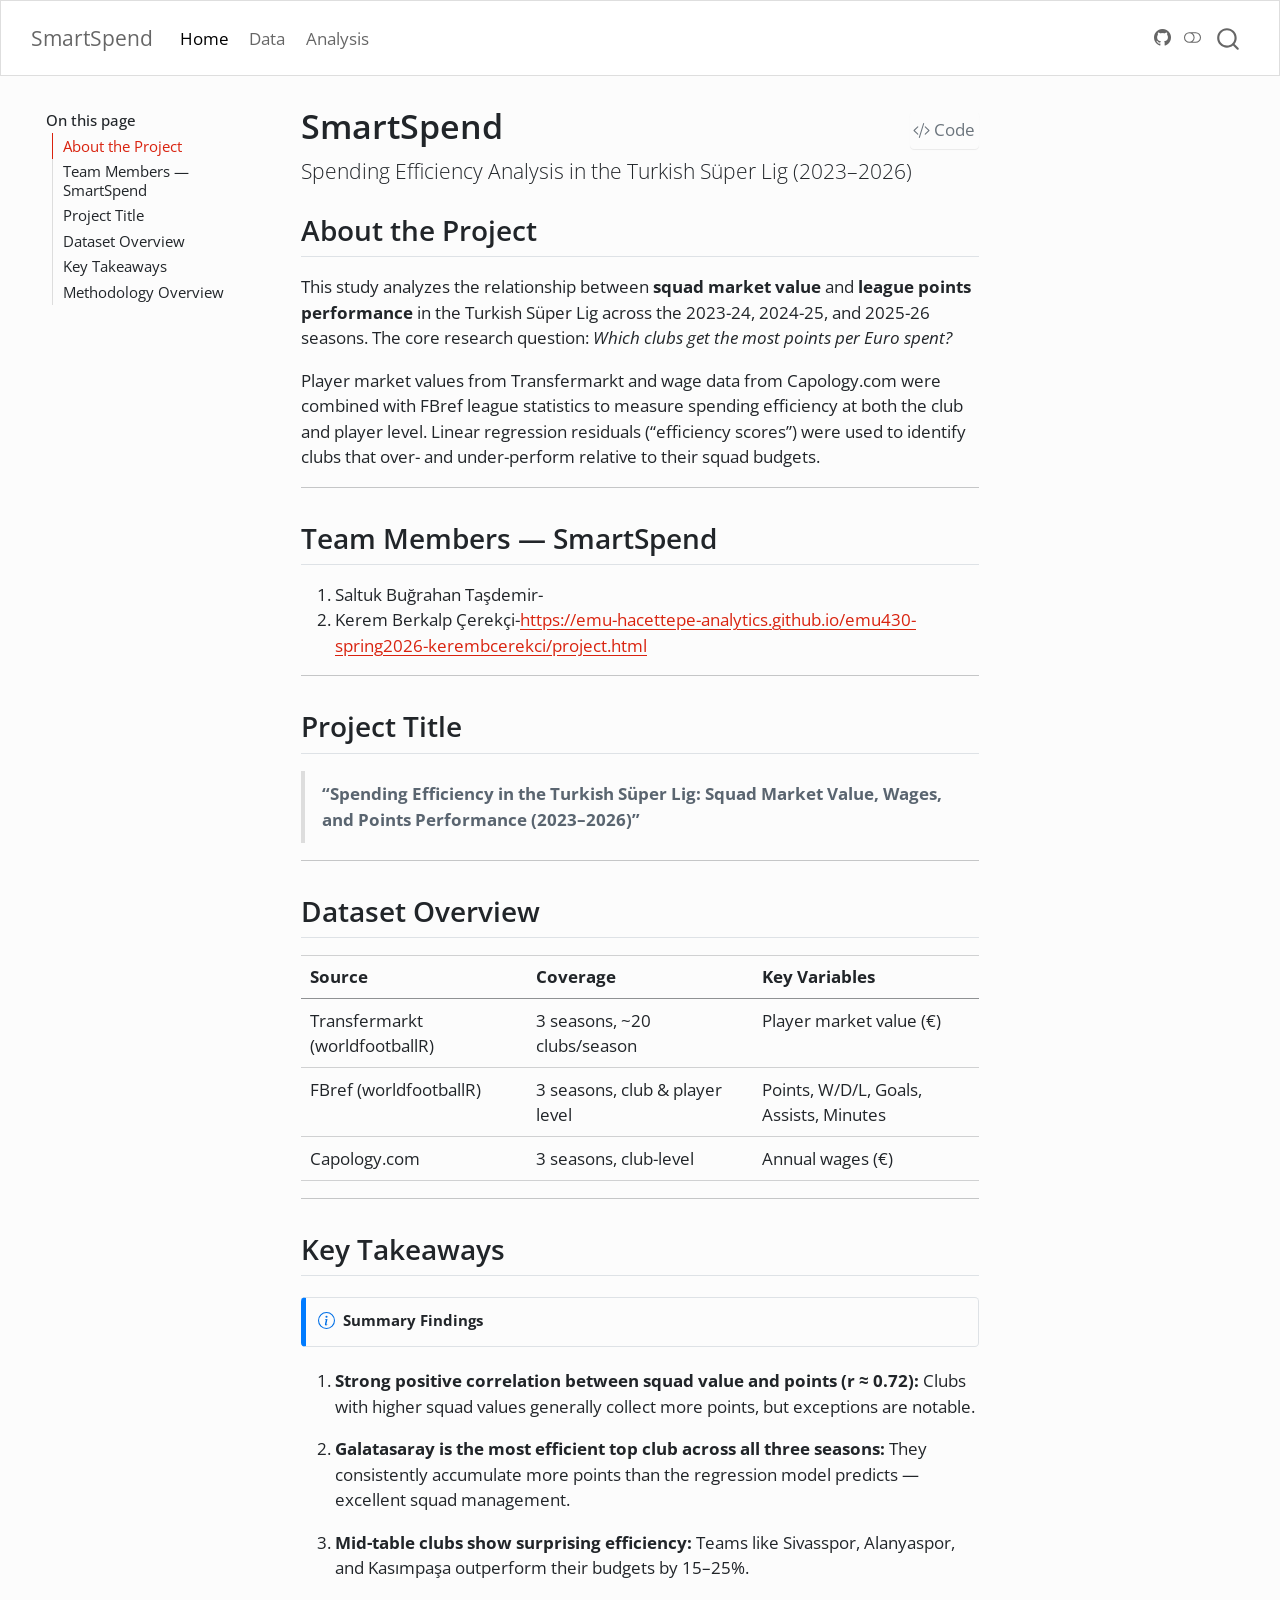
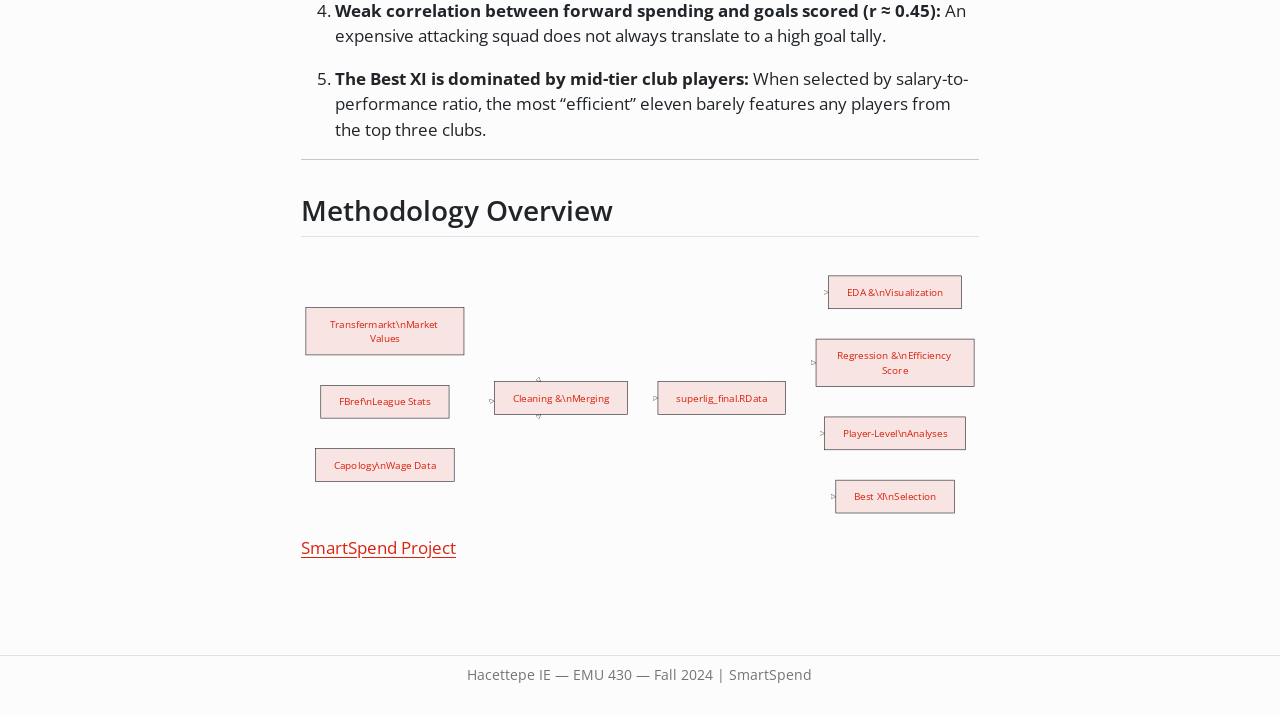
==== commit 4017f5c2: "update" ====
--- a/docs/index.html
+++ b/docs/index.html
@@ -201,8 +201,8 @@
 <section id="team-members-smartspend" class="level2">
 <h2 class="anchored" data-anchor-id="team-members-smartspend">Team Members — SmartSpend</h2>
 <ol type="1">
-<li>Saltuk Buğrahan Taşdemir</li>
-<li>Kerem Berkalp Çerekçi</li>
+<li>Saltuk Buğrahan Taşdemir-</li>
+<li>Kerem Berkalp Çerekçi-<a href="https://emu-hacettepe-analytics.github.io/emu430-spring2026-kerembcerekci/project.html" class="uri">https://emu-hacettepe-analytics.github.io/emu430-spring2026-kerembcerekci/project.html</a></li>
 </ol>
 <hr>
 </section>
@@ -923,48 +923,48 @@
 <span id="cb1-10"><a href="#cb1-10" aria-hidden="true" tabindex="-1"></a></span>
 <span id="cb1-11"><a href="#cb1-11" aria-hidden="true" tabindex="-1"></a>Player market values from Transfermarkt and wage data from Capology.com were combined with FBref league statistics to measure spending efficiency at both the club and player level. Linear regression residuals ("efficiency scores") were used to identify clubs that over- and under-perform relative to their squad budgets.</span>
 <span id="cb1-12"><a href="#cb1-12" aria-hidden="true" tabindex="-1"></a></span>
-<span id="cb1-13"><a href="#cb1-13" aria-hidden="true" tabindex="-1"></a>---</span>
+<span id="cb1-13"><a href="#cb1-13" aria-hidden="true" tabindex="-1"></a>------------------------------------------------------------------------</span>
 <span id="cb1-14"><a href="#cb1-14" aria-hidden="true" tabindex="-1"></a></span>
 <span id="cb1-15"><a href="#cb1-15" aria-hidden="true" tabindex="-1"></a><span class="fu">## Team Members — SmartSpend</span></span>
 <span id="cb1-16"><a href="#cb1-16" aria-hidden="true" tabindex="-1"></a></span>
-<span id="cb1-17"><a href="#cb1-17" aria-hidden="true" tabindex="-1"></a><span class="ss">1. </span>Saltuk Buğrahan Taşdemir</span>
-<span id="cb1-18"><a href="#cb1-18" aria-hidden="true" tabindex="-1"></a><span class="ss">2. </span>Kerem Berkalp Çerekçi</span>
+<span id="cb1-17"><a href="#cb1-17" aria-hidden="true" tabindex="-1"></a><span class="ss">1.  </span>Saltuk Buğrahan Taşdemir-</span>
+<span id="cb1-18"><a href="#cb1-18" aria-hidden="true" tabindex="-1"></a><span class="ss">2.  </span>Kerem Berkalp Çerekçi-<span class="ot">&lt;https://emu-hacettepe-analytics.github.io/emu430-spring2026-kerembcerekci/project.html&gt;</span></span>
 <span id="cb1-19"><a href="#cb1-19" aria-hidden="true" tabindex="-1"></a></span>
-<span id="cb1-20"><a href="#cb1-20" aria-hidden="true" tabindex="-1"></a>---</span>
+<span id="cb1-20"><a href="#cb1-20" aria-hidden="true" tabindex="-1"></a>------------------------------------------------------------------------</span>
 <span id="cb1-21"><a href="#cb1-21" aria-hidden="true" tabindex="-1"></a></span>
 <span id="cb1-22"><a href="#cb1-22" aria-hidden="true" tabindex="-1"></a><span class="fu">## Project Title</span></span>
 <span id="cb1-23"><a href="#cb1-23" aria-hidden="true" tabindex="-1"></a></span>
 <span id="cb1-24"><a href="#cb1-24" aria-hidden="true" tabindex="-1"></a><span class="at">&gt; **"Spending Efficiency in the Turkish Süper Lig: Squad Market Value, Wages, and Points Performance (2023–2026)"**</span></span>
 <span id="cb1-25"><a href="#cb1-25" aria-hidden="true" tabindex="-1"></a></span>
-<span id="cb1-26"><a href="#cb1-26" aria-hidden="true" tabindex="-1"></a>---</span>
+<span id="cb1-26"><a href="#cb1-26" aria-hidden="true" tabindex="-1"></a>------------------------------------------------------------------------</span>
 <span id="cb1-27"><a href="#cb1-27" aria-hidden="true" tabindex="-1"></a></span>
 <span id="cb1-28"><a href="#cb1-28" aria-hidden="true" tabindex="-1"></a><span class="fu">## Dataset Overview</span></span>
 <span id="cb1-29"><a href="#cb1-29" aria-hidden="true" tabindex="-1"></a></span>
 <span id="cb1-30"><a href="#cb1-30" aria-hidden="true" tabindex="-1"></a>| Source | Coverage | Key Variables |</span>
-<span id="cb1-31"><a href="#cb1-31" aria-hidden="true" tabindex="-1"></a>|---|---|---|</span>
-<span id="cb1-32"><a href="#cb1-32" aria-hidden="true" tabindex="-1"></a>| Transfermarkt (worldfootballR) | 3 seasons, ~20 clubs/season | Player market value (€) |</span>
+<span id="cb1-31"><a href="#cb1-31" aria-hidden="true" tabindex="-1"></a>|------------------------|------------------------|------------------------|</span>
+<span id="cb1-32"><a href="#cb1-32" aria-hidden="true" tabindex="-1"></a>| Transfermarkt (worldfootballR) | 3 seasons, \~20 clubs/season | Player market value (€) |</span>
 <span id="cb1-33"><a href="#cb1-33" aria-hidden="true" tabindex="-1"></a>| FBref (worldfootballR) | 3 seasons, club &amp; player level | Points, W/D/L, Goals, Assists, Minutes |</span>
 <span id="cb1-34"><a href="#cb1-34" aria-hidden="true" tabindex="-1"></a>| Capology.com | 3 seasons, club-level | Annual wages (€) |</span>
 <span id="cb1-35"><a href="#cb1-35" aria-hidden="true" tabindex="-1"></a></span>
-<span id="cb1-36"><a href="#cb1-36" aria-hidden="true" tabindex="-1"></a>---</span>
+<span id="cb1-36"><a href="#cb1-36" aria-hidden="true" tabindex="-1"></a>------------------------------------------------------------------------</span>
 <span id="cb1-37"><a href="#cb1-37" aria-hidden="true" tabindex="-1"></a></span>
 <span id="cb1-38"><a href="#cb1-38" aria-hidden="true" tabindex="-1"></a><span class="fu">## Key Takeaways</span></span>
 <span id="cb1-39"><a href="#cb1-39" aria-hidden="true" tabindex="-1"></a></span>
-<span id="cb1-40"><a href="#cb1-40" aria-hidden="true" tabindex="-1"></a>:::{.callout-note appearance="simple"}</span>
+<span id="cb1-40"><a href="#cb1-40" aria-hidden="true" tabindex="-1"></a>::: {.callout-note appearance="simple"}</span>
 <span id="cb1-41"><a href="#cb1-41" aria-hidden="true" tabindex="-1"></a>**Summary Findings**</span>
 <span id="cb1-42"><a href="#cb1-42" aria-hidden="true" tabindex="-1"></a>:::</span>
 <span id="cb1-43"><a href="#cb1-43" aria-hidden="true" tabindex="-1"></a></span>
-<span id="cb1-44"><a href="#cb1-44" aria-hidden="true" tabindex="-1"></a><span class="ss">1. </span>**Strong positive correlation between squad value and points (r ≈ 0.72):** Clubs with higher squad values generally collect more points, but exceptions are notable.</span>
+<span id="cb1-44"><a href="#cb1-44" aria-hidden="true" tabindex="-1"></a><span class="ss">1.  </span>**Strong positive correlation between squad value and points (r ≈ 0.72):** Clubs with higher squad values generally collect more points, but exceptions are notable.</span>
 <span id="cb1-45"><a href="#cb1-45" aria-hidden="true" tabindex="-1"></a></span>
-<span id="cb1-46"><a href="#cb1-46" aria-hidden="true" tabindex="-1"></a><span class="ss">2. </span>**Galatasaray is the most efficient top club across all three seasons:** They consistently accumulate more points than the regression model predicts — excellent squad management.</span>
+<span id="cb1-46"><a href="#cb1-46" aria-hidden="true" tabindex="-1"></a><span class="ss">2.  </span>**Galatasaray is the most efficient top club across all three seasons:** They consistently accumulate more points than the regression model predicts — excellent squad management.</span>
 <span id="cb1-47"><a href="#cb1-47" aria-hidden="true" tabindex="-1"></a></span>
-<span id="cb1-48"><a href="#cb1-48" aria-hidden="true" tabindex="-1"></a><span class="ss">3. </span>**Mid-table clubs show surprising efficiency:** Teams like Sivasspor, Alanyaspor, and Kasımpaşa outperform their budgets by 15–25%.</span>
+<span id="cb1-48"><a href="#cb1-48" aria-hidden="true" tabindex="-1"></a><span class="ss">3.  </span>**Mid-table clubs show surprising efficiency:** Teams like Sivasspor, Alanyaspor, and Kasımpaşa outperform their budgets by 15–25%.</span>
 <span id="cb1-49"><a href="#cb1-49" aria-hidden="true" tabindex="-1"></a></span>
-<span id="cb1-50"><a href="#cb1-50" aria-hidden="true" tabindex="-1"></a><span class="ss">4. </span>**Weak correlation between forward spending and goals scored (r ≈ 0.45):** An expensive attacking squad does not always translate to a high goal tally.</span>
+<span id="cb1-50"><a href="#cb1-50" aria-hidden="true" tabindex="-1"></a><span class="ss">4.  </span>**Weak correlation between forward spending and goals scored (r ≈ 0.45):** An expensive attacking squad does not always translate to a high goal tally.</span>
 <span id="cb1-51"><a href="#cb1-51" aria-hidden="true" tabindex="-1"></a></span>
-<span id="cb1-52"><a href="#cb1-52" aria-hidden="true" tabindex="-1"></a><span class="ss">5. </span>**The Best XI is dominated by mid-tier club players:** When selected by salary-to-performance ratio, the most "efficient" eleven barely features any players from the top three clubs.</span>
+<span id="cb1-52"><a href="#cb1-52" aria-hidden="true" tabindex="-1"></a><span class="ss">5.  </span>**The Best XI is dominated by mid-tier club players:** When selected by salary-to-performance ratio, the most "efficient" eleven barely features any players from the top three clubs.</span>
 <span id="cb1-53"><a href="#cb1-53" aria-hidden="true" tabindex="-1"></a></span>
-<span id="cb1-54"><a href="#cb1-54" aria-hidden="true" tabindex="-1"></a>---</span>
+<span id="cb1-54"><a href="#cb1-54" aria-hidden="true" tabindex="-1"></a>------------------------------------------------------------------------</span>
 <span id="cb1-55"><a href="#cb1-55" aria-hidden="true" tabindex="-1"></a></span>
 <span id="cb1-56"><a href="#cb1-56" aria-hidden="true" tabindex="-1"></a><span class="fu">## Methodology Overview</span></span>
 <span id="cb1-57"><a href="#cb1-57" aria-hidden="true" tabindex="-1"></a></span>
@@ -980,8 +980,7 @@
 <span id="cb1-69"><a href="#cb1-69" aria-hidden="true" tabindex="-1"></a><span class="in">    E --&gt; I[Best XI\nSelection]</span></span>
 <span id="cb1-70"><a href="#cb1-70" aria-hidden="true" tabindex="-1"></a><span class="in">```</span></span>
 <span id="cb1-71"><a href="#cb1-71" aria-hidden="true" tabindex="-1"></a></span>
-<span id="cb1-72"><a href="#cb1-72" aria-hidden="true" tabindex="-1"></a></span>
-<span id="cb1-73"><a href="#cb1-73" aria-hidden="true" tabindex="-1"></a><span class="co">[</span><span class="ot">SmartSpend Project</span><span class="co">](https://emu-hacettepe-analytics.github.io/emu430-fall2024-team-smartspend/)</span></span>
+<span id="cb1-72"><a href="#cb1-72" aria-hidden="true" tabindex="-1"></a><span class="co">[</span><span class="ot">SmartSpend Project</span><span class="co">](https://emu-hacettepe-analytics.github.io/emu430-fall2024-team-smartspend/)</span></span>
 </code><button title="Copy to Clipboard" class="code-copy-button" data-in-quarto-modal=""><i class="bi"></i></button></pre></div>
 </div></div></div></div></div>
 </div> <!-- /content -->
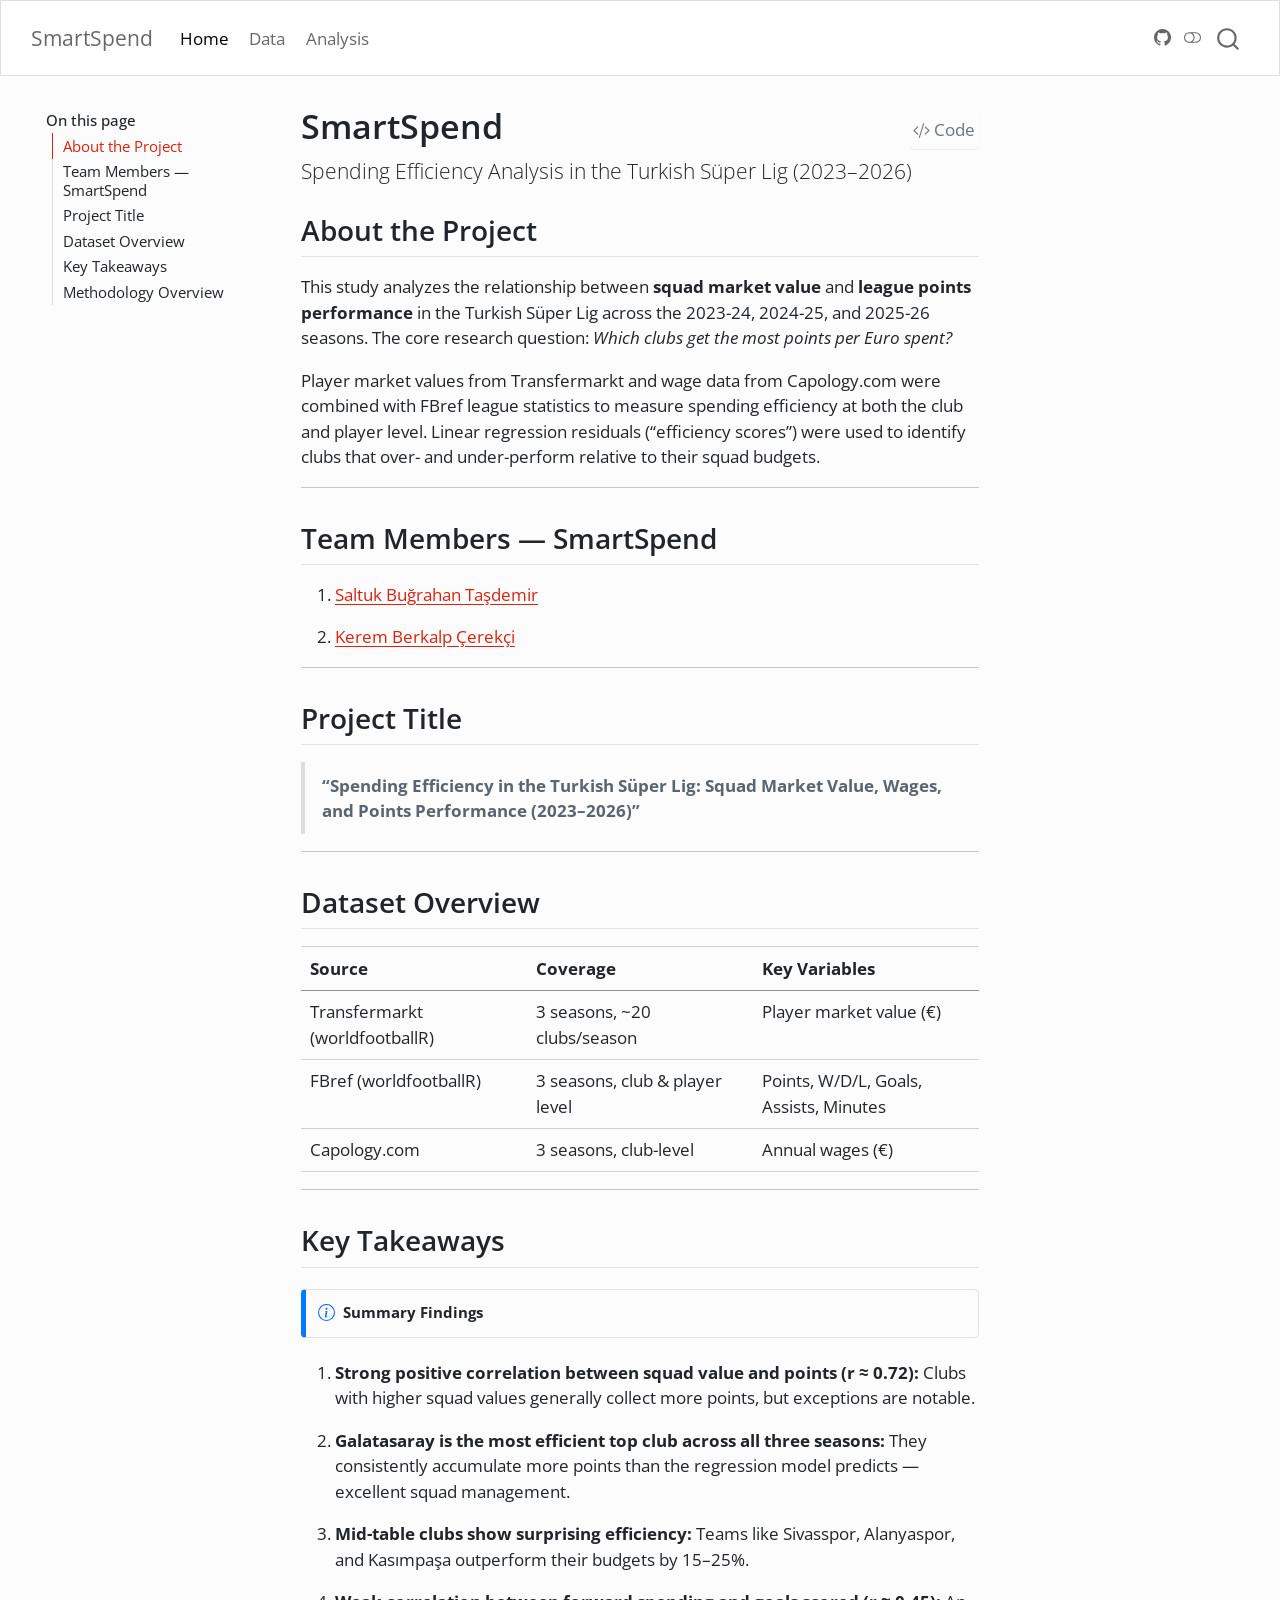
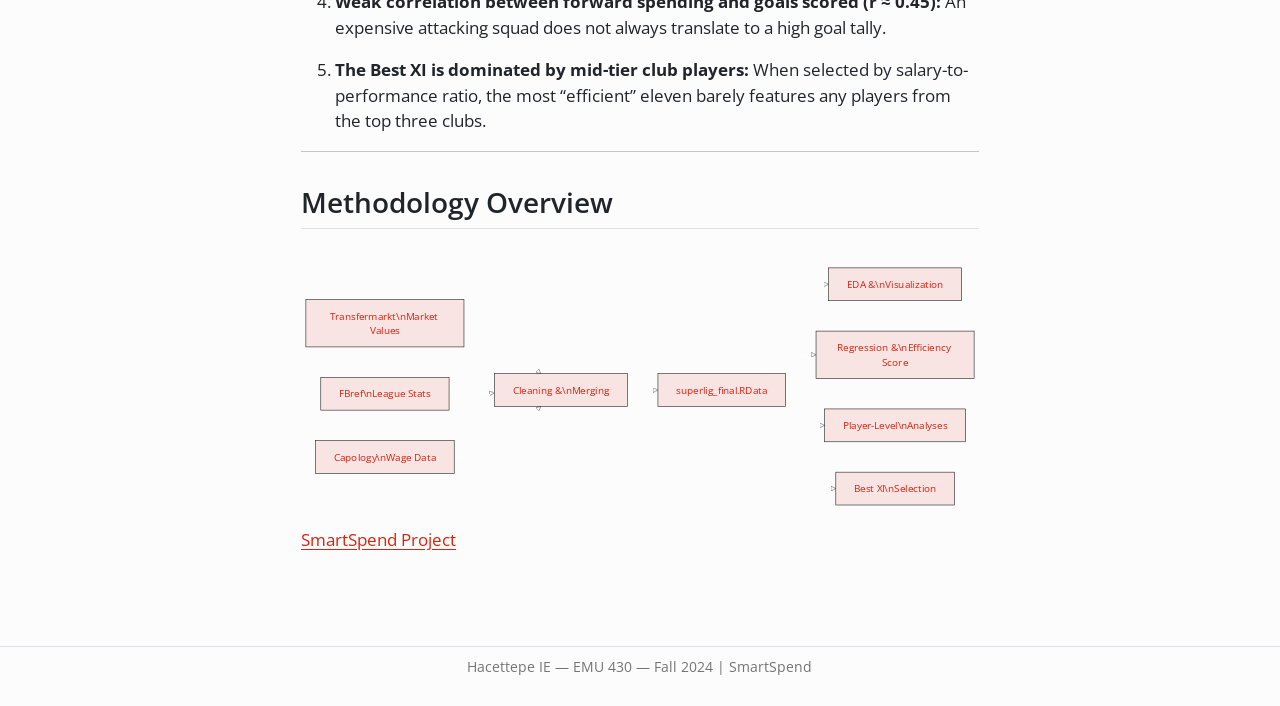
==== commit 35c63947: "Updates" ====
--- a/docs/index.html
+++ b/docs/index.html
@@ -201,8 +201,8 @@
 <section id="team-members-smartspend" class="level2">
 <h2 class="anchored" data-anchor-id="team-members-smartspend">Team Members — SmartSpend</h2>
 <ol type="1">
-<li>Saltuk Buğrahan Taşdemir-</li>
-<li>Kerem Berkalp Çerekçi-<a href="https://emu-hacettepe-analytics.github.io/emu430-spring2026-kerembcerekci/project.html" class="uri">https://emu-hacettepe-analytics.github.io/emu430-spring2026-kerembcerekci/project.html</a></li>
+<li><p><a href="https://emu-hacettepe-analytics.github.io/emu430-spring2026-saltuktasdemir/">Saltuk Buğrahan Taşdemir</a></p></li>
+<li><p><a href="https://emu-hacettepe-analytics.github.io/emu430-spring2026-kerembcerekci/">Kerem Berkalp Çerekçi</a></p></li>
 </ol>
 <hr>
 </section>
@@ -927,60 +927,61 @@
 <span id="cb1-14"><a href="#cb1-14" aria-hidden="true" tabindex="-1"></a></span>
 <span id="cb1-15"><a href="#cb1-15" aria-hidden="true" tabindex="-1"></a><span class="fu">## Team Members — SmartSpend</span></span>
 <span id="cb1-16"><a href="#cb1-16" aria-hidden="true" tabindex="-1"></a></span>
-<span id="cb1-17"><a href="#cb1-17" aria-hidden="true" tabindex="-1"></a><span class="ss">1.  </span>Saltuk Buğrahan Taşdemir-</span>
-<span id="cb1-18"><a href="#cb1-18" aria-hidden="true" tabindex="-1"></a><span class="ss">2.  </span>Kerem Berkalp Çerekçi-<span class="ot">&lt;https://emu-hacettepe-analytics.github.io/emu430-spring2026-kerembcerekci/project.html&gt;</span></span>
-<span id="cb1-19"><a href="#cb1-19" aria-hidden="true" tabindex="-1"></a></span>
-<span id="cb1-20"><a href="#cb1-20" aria-hidden="true" tabindex="-1"></a>------------------------------------------------------------------------</span>
-<span id="cb1-21"><a href="#cb1-21" aria-hidden="true" tabindex="-1"></a></span>
-<span id="cb1-22"><a href="#cb1-22" aria-hidden="true" tabindex="-1"></a><span class="fu">## Project Title</span></span>
-<span id="cb1-23"><a href="#cb1-23" aria-hidden="true" tabindex="-1"></a></span>
-<span id="cb1-24"><a href="#cb1-24" aria-hidden="true" tabindex="-1"></a><span class="at">&gt; **"Spending Efficiency in the Turkish Süper Lig: Squad Market Value, Wages, and Points Performance (2023–2026)"**</span></span>
-<span id="cb1-25"><a href="#cb1-25" aria-hidden="true" tabindex="-1"></a></span>
-<span id="cb1-26"><a href="#cb1-26" aria-hidden="true" tabindex="-1"></a>------------------------------------------------------------------------</span>
-<span id="cb1-27"><a href="#cb1-27" aria-hidden="true" tabindex="-1"></a></span>
-<span id="cb1-28"><a href="#cb1-28" aria-hidden="true" tabindex="-1"></a><span class="fu">## Dataset Overview</span></span>
-<span id="cb1-29"><a href="#cb1-29" aria-hidden="true" tabindex="-1"></a></span>
-<span id="cb1-30"><a href="#cb1-30" aria-hidden="true" tabindex="-1"></a>| Source | Coverage | Key Variables |</span>
-<span id="cb1-31"><a href="#cb1-31" aria-hidden="true" tabindex="-1"></a>|------------------------|------------------------|------------------------|</span>
-<span id="cb1-32"><a href="#cb1-32" aria-hidden="true" tabindex="-1"></a>| Transfermarkt (worldfootballR) | 3 seasons, \~20 clubs/season | Player market value (€) |</span>
-<span id="cb1-33"><a href="#cb1-33" aria-hidden="true" tabindex="-1"></a>| FBref (worldfootballR) | 3 seasons, club &amp; player level | Points, W/D/L, Goals, Assists, Minutes |</span>
-<span id="cb1-34"><a href="#cb1-34" aria-hidden="true" tabindex="-1"></a>| Capology.com | 3 seasons, club-level | Annual wages (€) |</span>
-<span id="cb1-35"><a href="#cb1-35" aria-hidden="true" tabindex="-1"></a></span>
-<span id="cb1-36"><a href="#cb1-36" aria-hidden="true" tabindex="-1"></a>------------------------------------------------------------------------</span>
-<span id="cb1-37"><a href="#cb1-37" aria-hidden="true" tabindex="-1"></a></span>
-<span id="cb1-38"><a href="#cb1-38" aria-hidden="true" tabindex="-1"></a><span class="fu">## Key Takeaways</span></span>
-<span id="cb1-39"><a href="#cb1-39" aria-hidden="true" tabindex="-1"></a></span>
-<span id="cb1-40"><a href="#cb1-40" aria-hidden="true" tabindex="-1"></a>::: {.callout-note appearance="simple"}</span>
-<span id="cb1-41"><a href="#cb1-41" aria-hidden="true" tabindex="-1"></a>**Summary Findings**</span>
-<span id="cb1-42"><a href="#cb1-42" aria-hidden="true" tabindex="-1"></a>:::</span>
-<span id="cb1-43"><a href="#cb1-43" aria-hidden="true" tabindex="-1"></a></span>
-<span id="cb1-44"><a href="#cb1-44" aria-hidden="true" tabindex="-1"></a><span class="ss">1.  </span>**Strong positive correlation between squad value and points (r ≈ 0.72):** Clubs with higher squad values generally collect more points, but exceptions are notable.</span>
-<span id="cb1-45"><a href="#cb1-45" aria-hidden="true" tabindex="-1"></a></span>
-<span id="cb1-46"><a href="#cb1-46" aria-hidden="true" tabindex="-1"></a><span class="ss">2.  </span>**Galatasaray is the most efficient top club across all three seasons:** They consistently accumulate more points than the regression model predicts — excellent squad management.</span>
-<span id="cb1-47"><a href="#cb1-47" aria-hidden="true" tabindex="-1"></a></span>
-<span id="cb1-48"><a href="#cb1-48" aria-hidden="true" tabindex="-1"></a><span class="ss">3.  </span>**Mid-table clubs show surprising efficiency:** Teams like Sivasspor, Alanyaspor, and Kasımpaşa outperform their budgets by 15–25%.</span>
-<span id="cb1-49"><a href="#cb1-49" aria-hidden="true" tabindex="-1"></a></span>
-<span id="cb1-50"><a href="#cb1-50" aria-hidden="true" tabindex="-1"></a><span class="ss">4.  </span>**Weak correlation between forward spending and goals scored (r ≈ 0.45):** An expensive attacking squad does not always translate to a high goal tally.</span>
-<span id="cb1-51"><a href="#cb1-51" aria-hidden="true" tabindex="-1"></a></span>
-<span id="cb1-52"><a href="#cb1-52" aria-hidden="true" tabindex="-1"></a><span class="ss">5.  </span>**The Best XI is dominated by mid-tier club players:** When selected by salary-to-performance ratio, the most "efficient" eleven barely features any players from the top three clubs.</span>
-<span id="cb1-53"><a href="#cb1-53" aria-hidden="true" tabindex="-1"></a></span>
-<span id="cb1-54"><a href="#cb1-54" aria-hidden="true" tabindex="-1"></a>------------------------------------------------------------------------</span>
-<span id="cb1-55"><a href="#cb1-55" aria-hidden="true" tabindex="-1"></a></span>
-<span id="cb1-56"><a href="#cb1-56" aria-hidden="true" tabindex="-1"></a><span class="fu">## Methodology Overview</span></span>
-<span id="cb1-57"><a href="#cb1-57" aria-hidden="true" tabindex="-1"></a></span>
-<span id="cb1-60"><a href="#cb1-60" aria-hidden="true" tabindex="-1"></a><span class="in">```{mermaid}</span></span>
-<span id="cb1-61"><a href="#cb1-61" aria-hidden="true" tabindex="-1"></a><span class="in">flowchart LR</span></span>
-<span id="cb1-62"><a href="#cb1-62" aria-hidden="true" tabindex="-1"></a><span class="in">    A[Transfermarkt\nMarket Values] --&gt; D[Cleaning &amp;\nMerging]</span></span>
-<span id="cb1-63"><a href="#cb1-63" aria-hidden="true" tabindex="-1"></a><span class="in">    B[FBref\nLeague Stats] --&gt; D</span></span>
-<span id="cb1-64"><a href="#cb1-64" aria-hidden="true" tabindex="-1"></a><span class="in">    C[Capology\nWage Data] --&gt; D</span></span>
-<span id="cb1-65"><a href="#cb1-65" aria-hidden="true" tabindex="-1"></a><span class="in">    D --&gt; E[superlig_final.RData]</span></span>
-<span id="cb1-66"><a href="#cb1-66" aria-hidden="true" tabindex="-1"></a><span class="in">    E --&gt; F[EDA &amp;\nVisualization]</span></span>
-<span id="cb1-67"><a href="#cb1-67" aria-hidden="true" tabindex="-1"></a><span class="in">    E --&gt; G[Regression &amp;\nEfficiency Score]</span></span>
-<span id="cb1-68"><a href="#cb1-68" aria-hidden="true" tabindex="-1"></a><span class="in">    E --&gt; H[Player-Level\nAnalyses]</span></span>
-<span id="cb1-69"><a href="#cb1-69" aria-hidden="true" tabindex="-1"></a><span class="in">    E --&gt; I[Best XI\nSelection]</span></span>
-<span id="cb1-70"><a href="#cb1-70" aria-hidden="true" tabindex="-1"></a><span class="in">```</span></span>
-<span id="cb1-71"><a href="#cb1-71" aria-hidden="true" tabindex="-1"></a></span>
-<span id="cb1-72"><a href="#cb1-72" aria-hidden="true" tabindex="-1"></a><span class="co">[</span><span class="ot">SmartSpend Project</span><span class="co">](https://emu-hacettepe-analytics.github.io/emu430-fall2024-team-smartspend/)</span></span>
+<span id="cb1-17"><a href="#cb1-17" aria-hidden="true" tabindex="-1"></a><span class="ss">1. </span><span class="co">[</span><span class="ot">Saltuk Buğrahan Taşdemir</span><span class="co">](https://emu-hacettepe-analytics.github.io/emu430-spring2026-saltuktasdemir/)</span></span>
+<span id="cb1-18"><a href="#cb1-18" aria-hidden="true" tabindex="-1"></a></span>
+<span id="cb1-19"><a href="#cb1-19" aria-hidden="true" tabindex="-1"></a><span class="ss">2. </span><span class="co">[</span><span class="ot">Kerem Berkalp Çerekçi</span><span class="co">](https://emu-hacettepe-analytics.github.io/emu430-spring2026-kerembcerekci/)</span></span>
+<span id="cb1-20"><a href="#cb1-20" aria-hidden="true" tabindex="-1"></a></span>
+<span id="cb1-21"><a href="#cb1-21" aria-hidden="true" tabindex="-1"></a>------------------------------------------------------------------------</span>
+<span id="cb1-22"><a href="#cb1-22" aria-hidden="true" tabindex="-1"></a></span>
+<span id="cb1-23"><a href="#cb1-23" aria-hidden="true" tabindex="-1"></a><span class="fu">## Project Title</span></span>
+<span id="cb1-24"><a href="#cb1-24" aria-hidden="true" tabindex="-1"></a></span>
+<span id="cb1-25"><a href="#cb1-25" aria-hidden="true" tabindex="-1"></a><span class="at">&gt; **"Spending Efficiency in the Turkish Süper Lig: Squad Market Value, Wages, and Points Performance (2023–2026)"**</span></span>
+<span id="cb1-26"><a href="#cb1-26" aria-hidden="true" tabindex="-1"></a></span>
+<span id="cb1-27"><a href="#cb1-27" aria-hidden="true" tabindex="-1"></a>------------------------------------------------------------------------</span>
+<span id="cb1-28"><a href="#cb1-28" aria-hidden="true" tabindex="-1"></a></span>
+<span id="cb1-29"><a href="#cb1-29" aria-hidden="true" tabindex="-1"></a><span class="fu">## Dataset Overview</span></span>
+<span id="cb1-30"><a href="#cb1-30" aria-hidden="true" tabindex="-1"></a></span>
+<span id="cb1-31"><a href="#cb1-31" aria-hidden="true" tabindex="-1"></a>| Source | Coverage | Key Variables |</span>
+<span id="cb1-32"><a href="#cb1-32" aria-hidden="true" tabindex="-1"></a>|------------------------|------------------------|------------------------|</span>
+<span id="cb1-33"><a href="#cb1-33" aria-hidden="true" tabindex="-1"></a>| Transfermarkt (worldfootballR) | 3 seasons, \~20 clubs/season | Player market value (€) |</span>
+<span id="cb1-34"><a href="#cb1-34" aria-hidden="true" tabindex="-1"></a>| FBref (worldfootballR) | 3 seasons, club &amp; player level | Points, W/D/L, Goals, Assists, Minutes |</span>
+<span id="cb1-35"><a href="#cb1-35" aria-hidden="true" tabindex="-1"></a>| Capology.com | 3 seasons, club-level | Annual wages (€) |</span>
+<span id="cb1-36"><a href="#cb1-36" aria-hidden="true" tabindex="-1"></a></span>
+<span id="cb1-37"><a href="#cb1-37" aria-hidden="true" tabindex="-1"></a>------------------------------------------------------------------------</span>
+<span id="cb1-38"><a href="#cb1-38" aria-hidden="true" tabindex="-1"></a></span>
+<span id="cb1-39"><a href="#cb1-39" aria-hidden="true" tabindex="-1"></a><span class="fu">## Key Takeaways</span></span>
+<span id="cb1-40"><a href="#cb1-40" aria-hidden="true" tabindex="-1"></a></span>
+<span id="cb1-41"><a href="#cb1-41" aria-hidden="true" tabindex="-1"></a>::: {.callout-note appearance="simple"}</span>
+<span id="cb1-42"><a href="#cb1-42" aria-hidden="true" tabindex="-1"></a>**Summary Findings**</span>
+<span id="cb1-43"><a href="#cb1-43" aria-hidden="true" tabindex="-1"></a>:::</span>
+<span id="cb1-44"><a href="#cb1-44" aria-hidden="true" tabindex="-1"></a></span>
+<span id="cb1-45"><a href="#cb1-45" aria-hidden="true" tabindex="-1"></a><span class="ss">1.  </span>**Strong positive correlation between squad value and points (r ≈ 0.72):** Clubs with higher squad values generally collect more points, but exceptions are notable.</span>
+<span id="cb1-46"><a href="#cb1-46" aria-hidden="true" tabindex="-1"></a></span>
+<span id="cb1-47"><a href="#cb1-47" aria-hidden="true" tabindex="-1"></a><span class="ss">2.  </span>**Galatasaray is the most efficient top club across all three seasons:** They consistently accumulate more points than the regression model predicts — excellent squad management.</span>
+<span id="cb1-48"><a href="#cb1-48" aria-hidden="true" tabindex="-1"></a></span>
+<span id="cb1-49"><a href="#cb1-49" aria-hidden="true" tabindex="-1"></a><span class="ss">3.  </span>**Mid-table clubs show surprising efficiency:** Teams like Sivasspor, Alanyaspor, and Kasımpaşa outperform their budgets by 15–25%.</span>
+<span id="cb1-50"><a href="#cb1-50" aria-hidden="true" tabindex="-1"></a></span>
+<span id="cb1-51"><a href="#cb1-51" aria-hidden="true" tabindex="-1"></a><span class="ss">4.  </span>**Weak correlation between forward spending and goals scored (r ≈ 0.45):** An expensive attacking squad does not always translate to a high goal tally.</span>
+<span id="cb1-52"><a href="#cb1-52" aria-hidden="true" tabindex="-1"></a></span>
+<span id="cb1-53"><a href="#cb1-53" aria-hidden="true" tabindex="-1"></a><span class="ss">5.  </span>**The Best XI is dominated by mid-tier club players:** When selected by salary-to-performance ratio, the most "efficient" eleven barely features any players from the top three clubs.</span>
+<span id="cb1-54"><a href="#cb1-54" aria-hidden="true" tabindex="-1"></a></span>
+<span id="cb1-55"><a href="#cb1-55" aria-hidden="true" tabindex="-1"></a>------------------------------------------------------------------------</span>
+<span id="cb1-56"><a href="#cb1-56" aria-hidden="true" tabindex="-1"></a></span>
+<span id="cb1-57"><a href="#cb1-57" aria-hidden="true" tabindex="-1"></a><span class="fu">## Methodology Overview</span></span>
+<span id="cb1-58"><a href="#cb1-58" aria-hidden="true" tabindex="-1"></a></span>
+<span id="cb1-61"><a href="#cb1-61" aria-hidden="true" tabindex="-1"></a><span class="in">```{mermaid}</span></span>
+<span id="cb1-62"><a href="#cb1-62" aria-hidden="true" tabindex="-1"></a><span class="in">flowchart LR</span></span>
+<span id="cb1-63"><a href="#cb1-63" aria-hidden="true" tabindex="-1"></a><span class="in">    A[Transfermarkt\nMarket Values] --&gt; D[Cleaning &amp;\nMerging]</span></span>
+<span id="cb1-64"><a href="#cb1-64" aria-hidden="true" tabindex="-1"></a><span class="in">    B[FBref\nLeague Stats] --&gt; D</span></span>
+<span id="cb1-65"><a href="#cb1-65" aria-hidden="true" tabindex="-1"></a><span class="in">    C[Capology\nWage Data] --&gt; D</span></span>
+<span id="cb1-66"><a href="#cb1-66" aria-hidden="true" tabindex="-1"></a><span class="in">    D --&gt; E[superlig_final.RData]</span></span>
+<span id="cb1-67"><a href="#cb1-67" aria-hidden="true" tabindex="-1"></a><span class="in">    E --&gt; F[EDA &amp;\nVisualization]</span></span>
+<span id="cb1-68"><a href="#cb1-68" aria-hidden="true" tabindex="-1"></a><span class="in">    E --&gt; G[Regression &amp;\nEfficiency Score]</span></span>
+<span id="cb1-69"><a href="#cb1-69" aria-hidden="true" tabindex="-1"></a><span class="in">    E --&gt; H[Player-Level\nAnalyses]</span></span>
+<span id="cb1-70"><a href="#cb1-70" aria-hidden="true" tabindex="-1"></a><span class="in">    E --&gt; I[Best XI\nSelection]</span></span>
+<span id="cb1-71"><a href="#cb1-71" aria-hidden="true" tabindex="-1"></a><span class="in">```</span></span>
+<span id="cb1-72"><a href="#cb1-72" aria-hidden="true" tabindex="-1"></a></span>
+<span id="cb1-73"><a href="#cb1-73" aria-hidden="true" tabindex="-1"></a><span class="co">[</span><span class="ot">SmartSpend Project</span><span class="co">](https://emu-hacettepe-analytics.github.io/emu430-fall2024-team-smartspend/)</span></span>
 </code><button title="Copy to Clipboard" class="code-copy-button" data-in-quarto-modal=""><i class="bi"></i></button></pre></div>
 </div></div></div></div></div>
 </div> <!-- /content -->
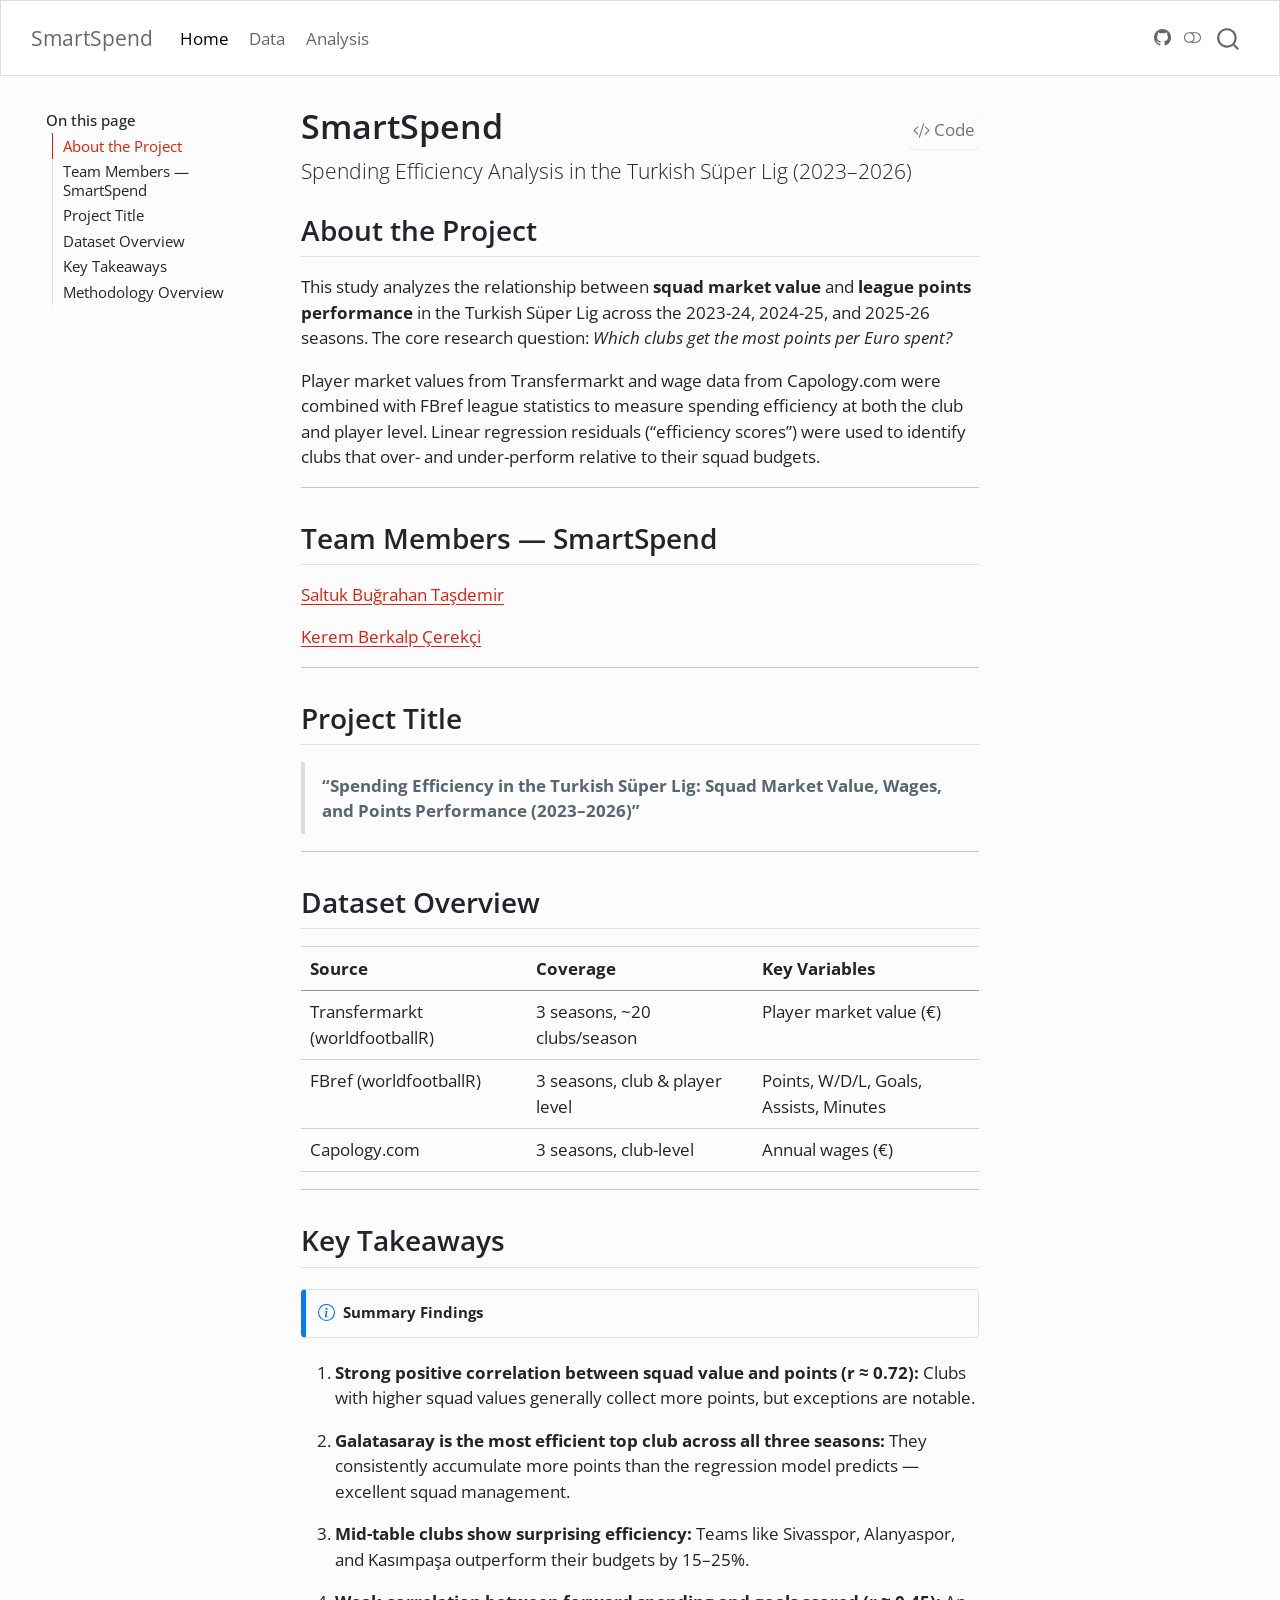
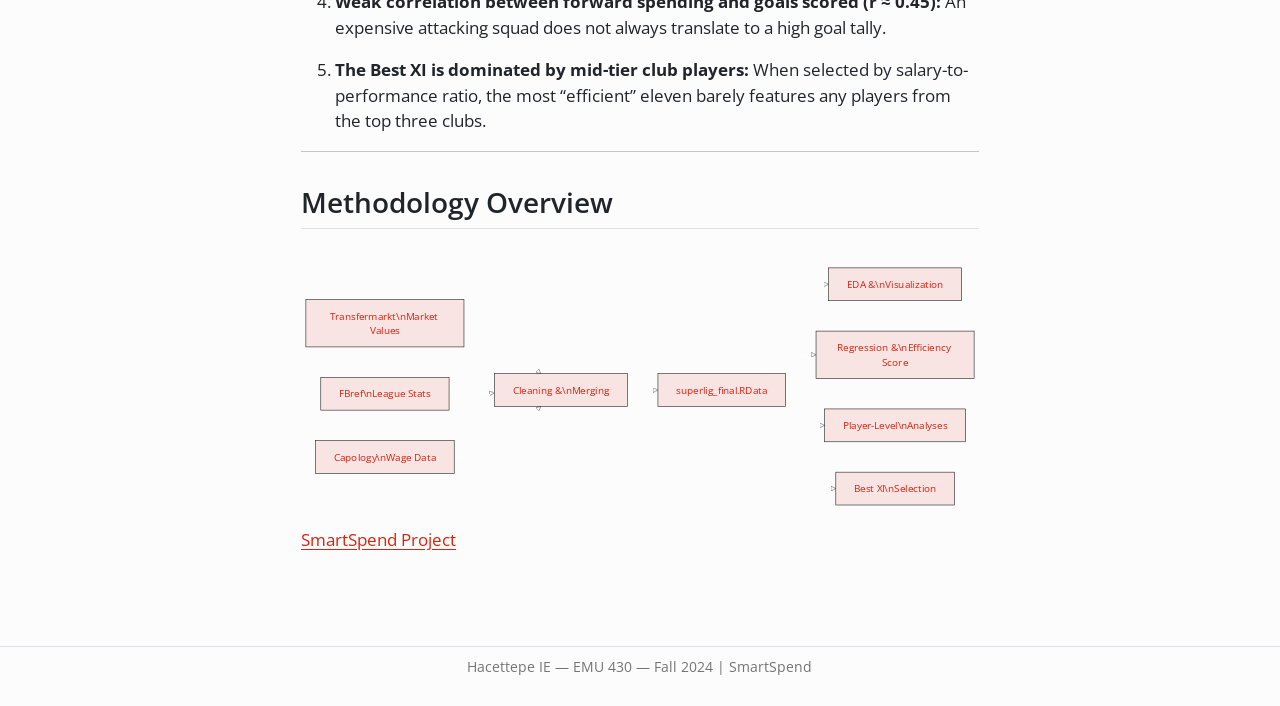
==== commit 4f74f17a: "Updates" ====
--- a/docs/index.html
+++ b/docs/index.html
@@ -200,10 +200,8 @@
 </section>
 <section id="team-members-smartspend" class="level2">
 <h2 class="anchored" data-anchor-id="team-members-smartspend">Team Members — SmartSpend</h2>
-<ol type="1">
-<li><p><a href="https://emu-hacettepe-analytics.github.io/emu430-spring2026-saltuktasdemir/">Saltuk Buğrahan Taşdemir</a></p></li>
-<li><p><a href="https://emu-hacettepe-analytics.github.io/emu430-spring2026-kerembcerekci/">Kerem Berkalp Çerekçi</a></p></li>
-</ol>
+<p><a href="https://emu-hacettepe-analytics.github.io/emu430-spring2026-saltuktasdemir/">Saltuk Buğrahan Taşdemir</a></p>
+<p><a href="https://emu-hacettepe-analytics.github.io/emu430-spring2026-kerembcerekci/">Kerem Berkalp Çerekçi</a></p>
 <hr>
 </section>
 <section id="project-title" class="level2">
@@ -927,9 +925,9 @@
 <span id="cb1-14"><a href="#cb1-14" aria-hidden="true" tabindex="-1"></a></span>
 <span id="cb1-15"><a href="#cb1-15" aria-hidden="true" tabindex="-1"></a><span class="fu">## Team Members — SmartSpend</span></span>
 <span id="cb1-16"><a href="#cb1-16" aria-hidden="true" tabindex="-1"></a></span>
-<span id="cb1-17"><a href="#cb1-17" aria-hidden="true" tabindex="-1"></a><span class="ss">1. </span><span class="co">[</span><span class="ot">Saltuk Buğrahan Taşdemir</span><span class="co">](https://emu-hacettepe-analytics.github.io/emu430-spring2026-saltuktasdemir/)</span></span>
+<span id="cb1-17"><a href="#cb1-17" aria-hidden="true" tabindex="-1"></a><span class="co">[</span><span class="ot">Saltuk Buğrahan Taşdemir</span><span class="co">](https://emu-hacettepe-analytics.github.io/emu430-spring2026-saltuktasdemir/)</span></span>
 <span id="cb1-18"><a href="#cb1-18" aria-hidden="true" tabindex="-1"></a></span>
-<span id="cb1-19"><a href="#cb1-19" aria-hidden="true" tabindex="-1"></a><span class="ss">2. </span><span class="co">[</span><span class="ot">Kerem Berkalp Çerekçi</span><span class="co">](https://emu-hacettepe-analytics.github.io/emu430-spring2026-kerembcerekci/)</span></span>
+<span id="cb1-19"><a href="#cb1-19" aria-hidden="true" tabindex="-1"></a><span class="co">[</span><span class="ot">Kerem Berkalp Çerekçi</span><span class="co">](https://emu-hacettepe-analytics.github.io/emu430-spring2026-kerembcerekci/)</span></span>
 <span id="cb1-20"><a href="#cb1-20" aria-hidden="true" tabindex="-1"></a></span>
 <span id="cb1-21"><a href="#cb1-21" aria-hidden="true" tabindex="-1"></a>------------------------------------------------------------------------</span>
 <span id="cb1-22"><a href="#cb1-22" aria-hidden="true" tabindex="-1"></a></span>
